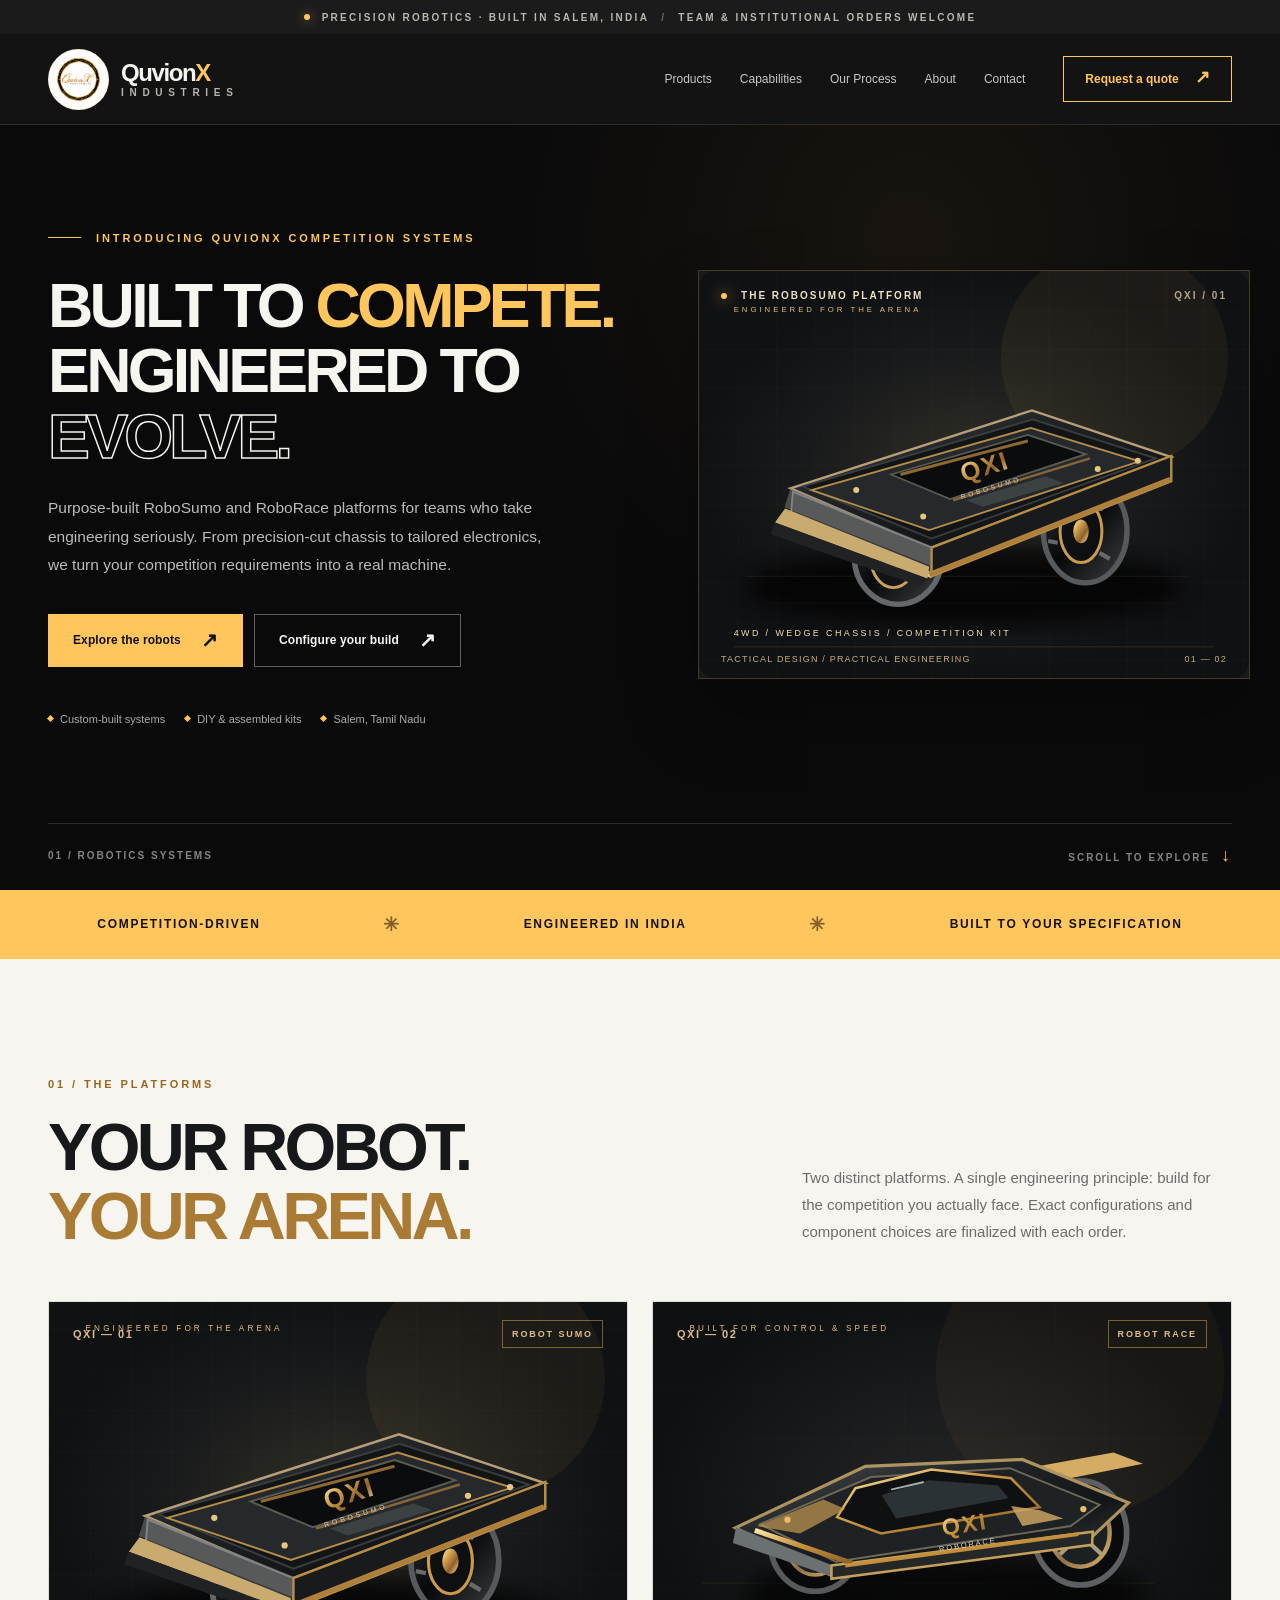
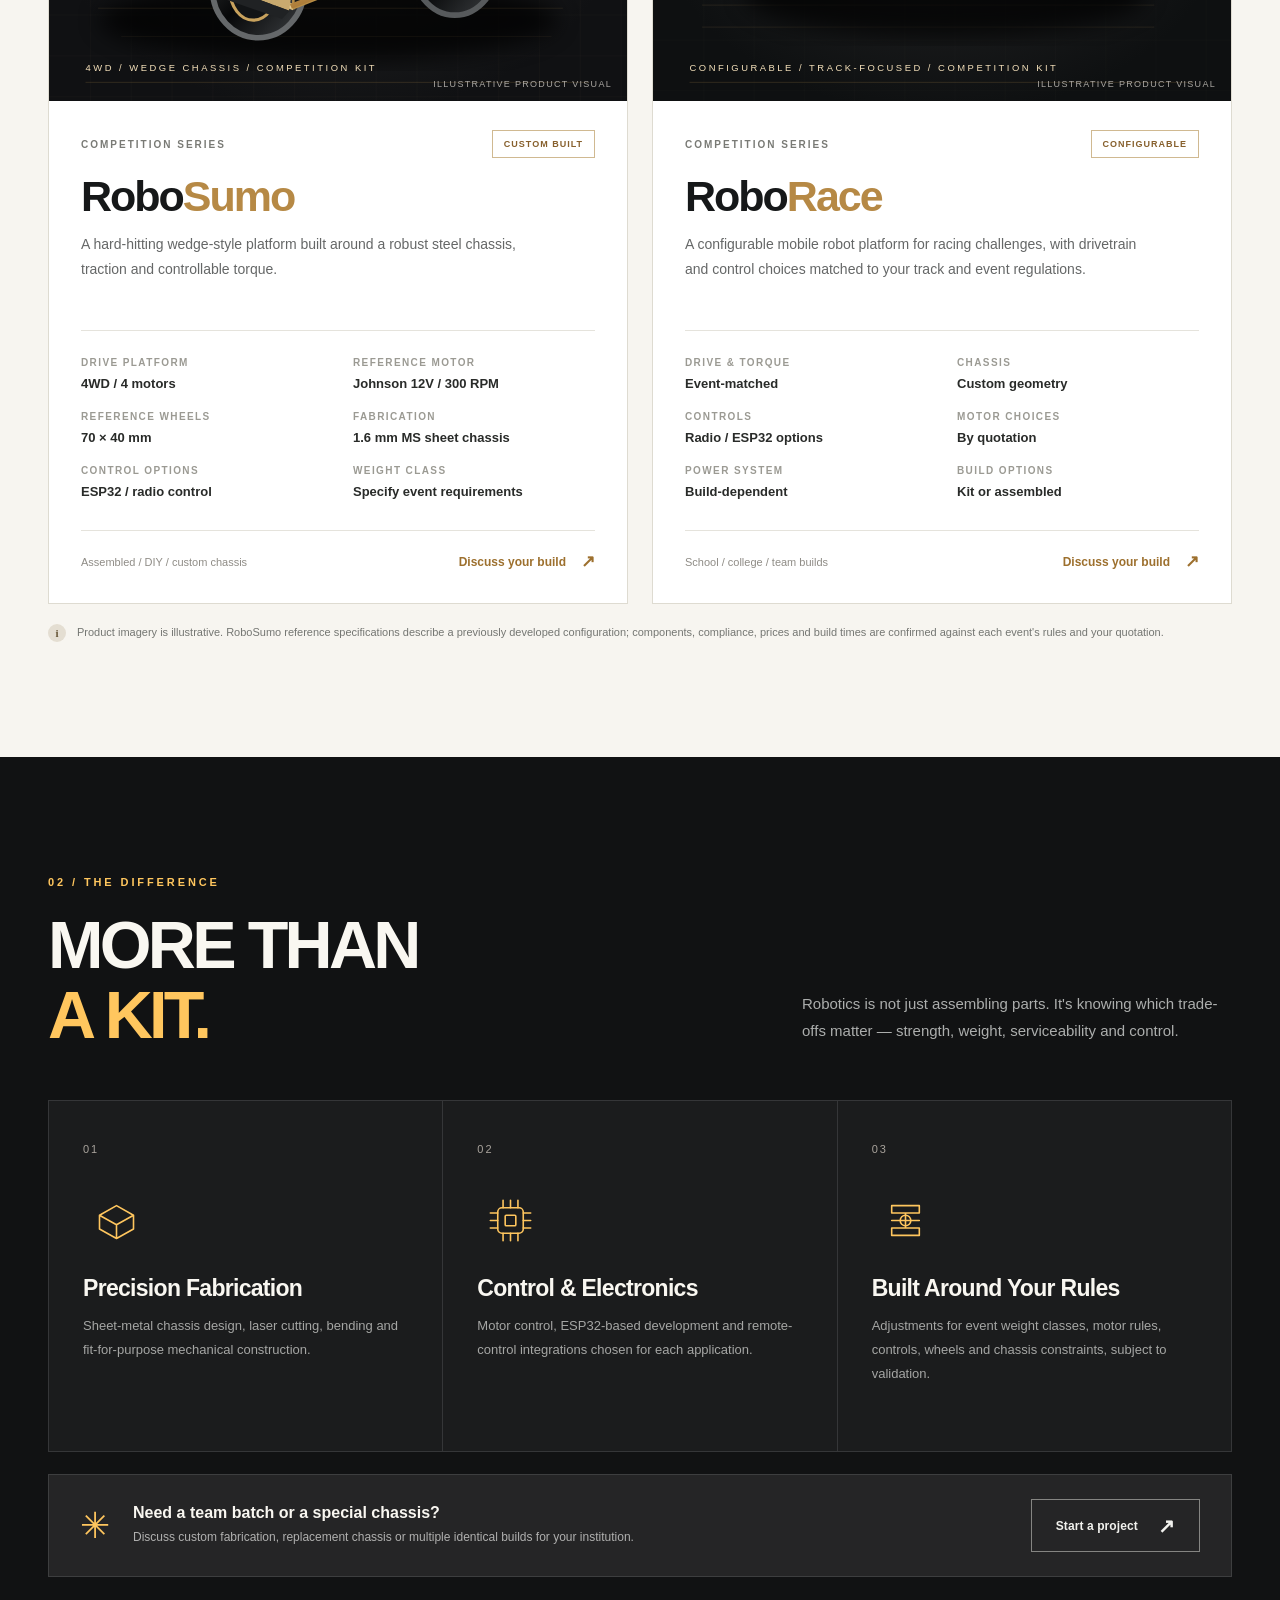
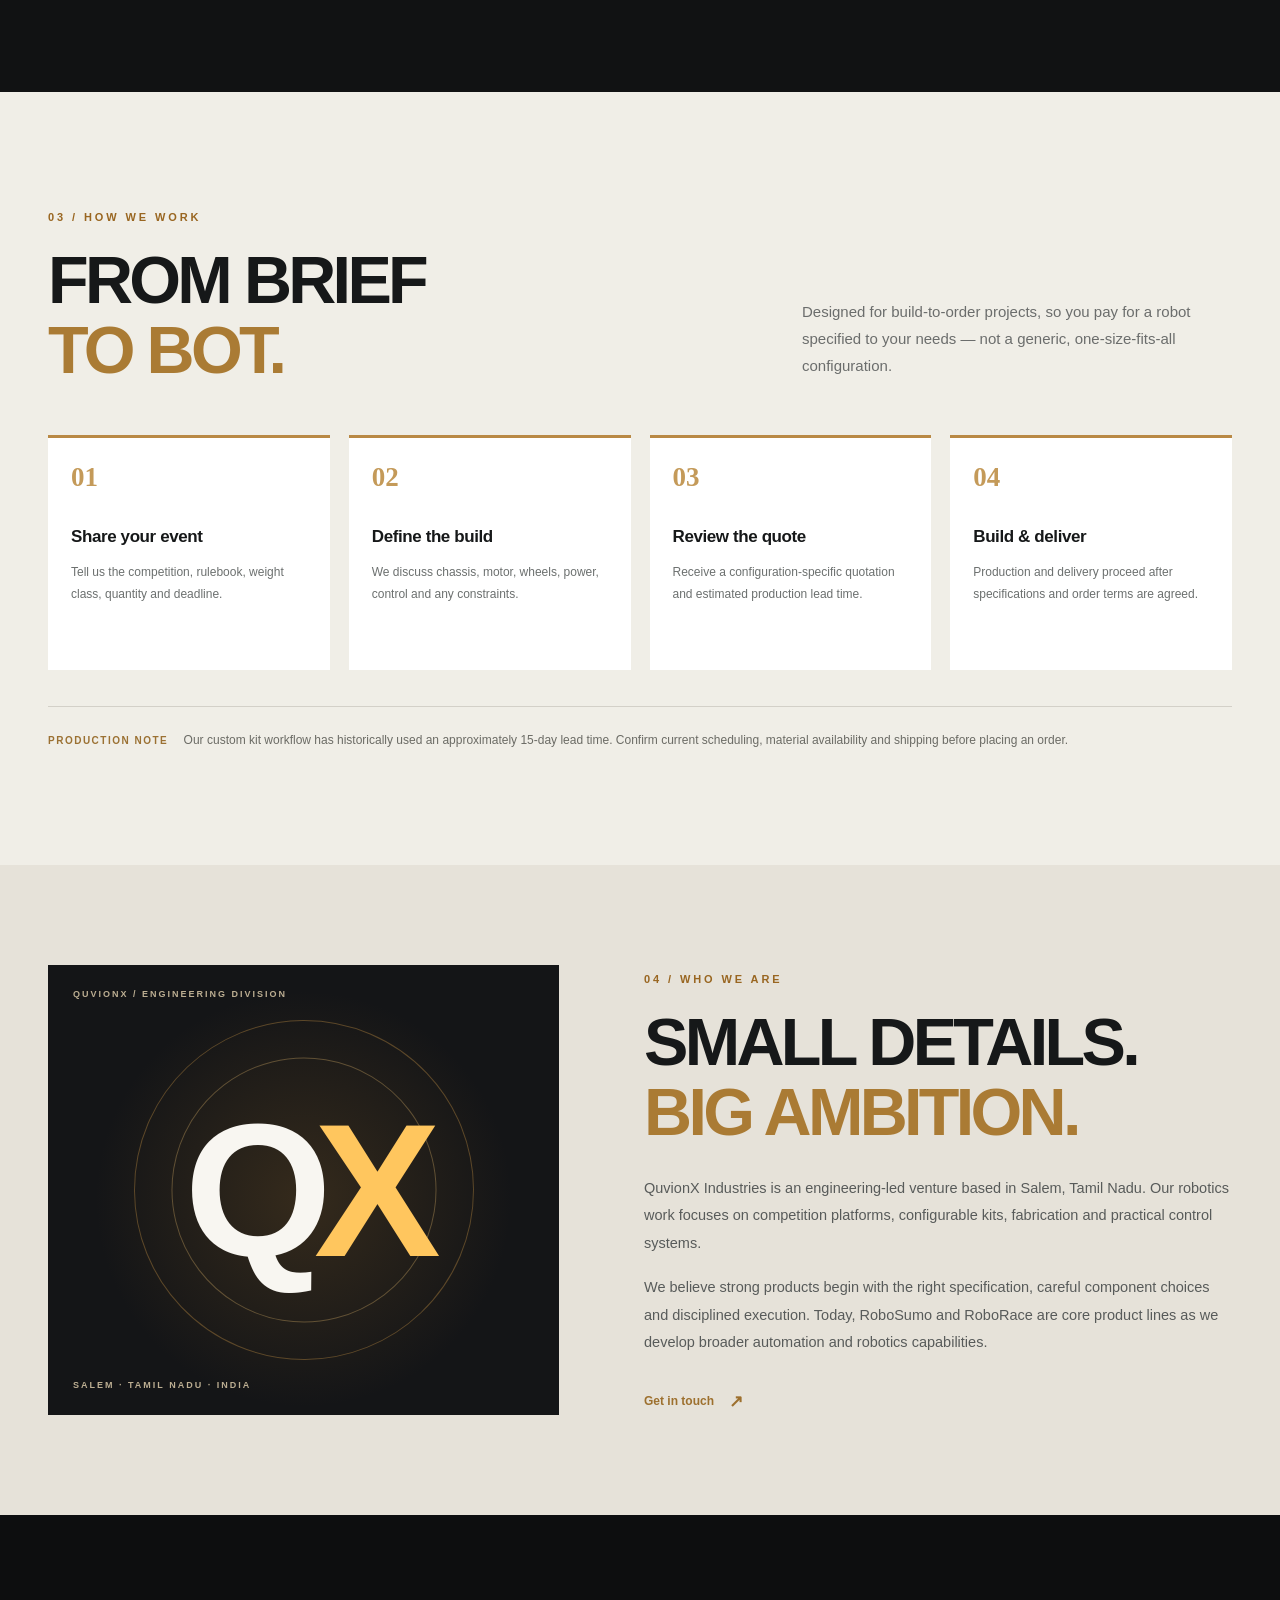
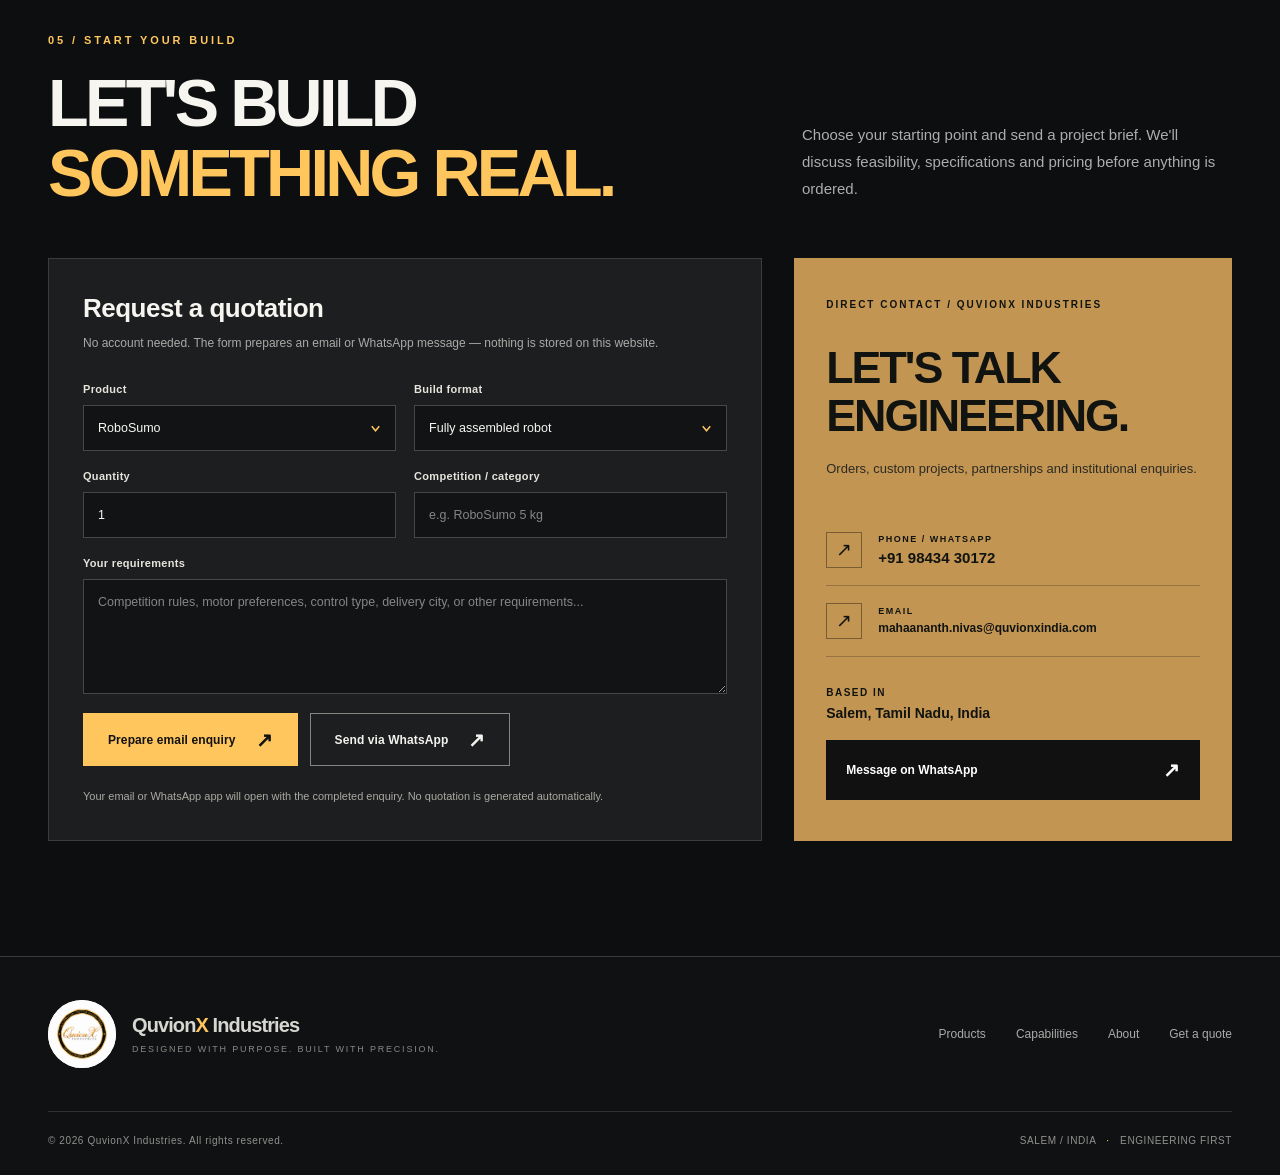
==== index.html @ b3492af4 "feat: publish reviewed QuvionX Industries static website" ====
<!doctype html>
<html lang="en-IN">
<head>
  <meta charset="utf-8">
  <meta name="viewport" content="width=device-width, initial-scale=1">
  <meta name="theme-color" content="#0a0a0b">
  <meta name="description" content="QuvionX Industries, Salem, India. Custom RoboSumo and RoboRace competition robots, DIY robotics kits, precision chassis fabrication and team builds. Request a quotation.">
  <meta name="robots" content="index, follow">
  <link rel="canonical" href="https://quvionxindia.com/">
  <meta property="og:type" content="website">
  <meta property="og:url" content="https://quvionxindia.com/">
  <meta property="og:title" content="QuvionX Industries | Competition Robotics, Engineered">
  <meta property="og:description" content="RoboSumo. RoboRace. Custom competition-ready robotics and precision fabrication from Salem, India.">
  <meta property="og:image" content="https://quvionxindia.com/assets/quvionx-official-logo.png">
  <meta property="og:image:alt" content="Official QuvionX Industries emblem">
  <meta name="twitter:card" content="summary">
  <title>QuvionX Industries | Competition Robotics, Engineered</title>
  <link rel="icon" type="image/png" href="assets/quvionx-official-logo.png">
  <link rel="preload" as="image" href="assets/robosumo.svg">
  <link rel="stylesheet" href="styles.css">
  <script src="script.js" defer></script>
  <script type="application/ld+json">{"@context":"https://schema.org","@type":"Organization","name":"QuvionX Industries","url":"https://quvionxindia.com/","logo":"https://quvionxindia.com/assets/quvionx-official-logo.png","description":"Custom competition robots, robotics kits and fabrication","address":{"@type":"PostalAddress","addressLocality":"Salem","addressRegion":"Tamil Nadu","addressCountry":"IN"},"telephone":"+91 98434 30172","email":"mahaananth.nivas@quvionxindia.com"}</script>
</head>
<body>
  <a class="skip-link" href="#main">Skip to content</a>
  <div class="topline"><span class="topline-marker"></span> PRECISION ROBOTICS · BUILT IN SALEM, INDIA <span class="topline-break">/</span> TEAM &amp; INSTITUTIONAL ORDERS WELCOME</div>
  <header class="site-header" id="top">
    <div class="container nav-shell">
      <a class="brand" href="#top" aria-label="QuvionX Industries — home">
        <span class="brand-logo"><img src="assets/quvionx-official-logo.png" alt="QuvionX Industries official circular gold and black logo" width="62" height="62"></span>
        <span class="brand-copy"><strong>Quvion<span class="brand-x">X</span></strong><small>INDUSTRIES</small></span>
      </a>
      <button class="menu-toggle" type="button" aria-label="Open navigation" aria-expanded="false" aria-controls="nav-links"><span></span><span></span><span></span></button>
      <nav class="nav-links" id="nav-links" aria-label="Main navigation">
        <a href="#products">Products</a><a href="#capabilities">Capabilities</a><a href="#process">Our Process</a><a href="#about">About</a><a href="#contact">Contact</a>
      </nav>
      <a class="nav-cta" href="#configure">Request a quote <span aria-hidden="true">↗</span></a>
    </div>
  </header>

  <main id="main">
    <section class="hero" aria-labelledby="hero-heading">
      <div class="hero-sheen" aria-hidden="true"></div>
      <div class="container hero-layout">
        <div class="hero-copy">
          <div class="eyebrow"><span class="eyebrow-line"></span> INTRODUCING QUVIONX COMPETITION SYSTEMS</div>
          <h1 id="hero-heading">BUILT TO <em>COMPETE.</em><br>ENGINEERED TO<br><span class="outline-word">EVOLVE.</span></h1>
          <p>Purpose-built RoboSumo and RoboRace platforms for teams who take engineering seriously. From precision-cut chassis to tailored electronics, we turn your competition requirements into a real machine.</p>
          <div class="hero-actions"><a class="btn btn-gold" href="#products">Explore the robots <span aria-hidden="true">↗</span></a><a class="btn btn-ghost" href="#configure">Configure your build <span aria-hidden="true">↗</span></a></div>
          <div class="hero-micro"><span><i class="micro-dot"></i> Custom-built systems</span><span><i class="micro-dot"></i> DIY &amp; assembled kits</span><span><i class="micro-dot"></i> Salem, Tamil Nadu</span></div>
        </div>
        <div class="hero-art">
          <div class="hero-art-tag"><span class="live-dot"></span> THE ROBOSUMO PLATFORM <span class="hero-art-tag-right">QXI / 01</span></div>
          <img src="assets/robosumo.svg" alt="Illustration of a QuvionX RoboSumo wedge robot with a dark metallic chassis, gold accents and competition wheels" width="920" height="680">
          <div class="hero-art-footer"><span>TACTICAL DESIGN / PRACTICAL ENGINEERING</span><span>01 — 02</span></div>
        </div>
      </div>
      <div class="hero-index container"><span>01 / ROBOTICS SYSTEMS</span><span>SCROLL TO EXPLORE <span aria-hidden="true">↓</span></span></div>
    </section>

    <section class="statement-band" aria-label="Company focus">
      <div class="container statement-grid"><span>COMPETITION-DRIVEN</span><span class="statement-separator">✳</span><span>ENGINEERED IN INDIA</span><span class="statement-separator">✳</span><span>BUILT TO YOUR SPECIFICATION</span></div>
    </section>

    <section class="section products-section" id="products" aria-labelledby="products-heading">
      <div class="container">
        <div class="section-intro"><div><span class="section-kicker">01 / THE PLATFORMS</span><h2 id="products-heading">YOUR ROBOT.<br><span>YOUR ARENA.</span></h2></div><p>Two distinct platforms. A single engineering principle: build for the competition you actually face. Exact configurations and component choices are finalized with each order.</p></div>
        <div class="products-grid">
          <article class="product-card" id="robosumo">
            <div class="product-media"><div class="product-media-heading"><span>QXI — 01</span><span class="mini-chip">ROBOT SUMO</span></div><img loading="lazy" src="assets/robosumo.svg" alt="Concept illustration of a QuvionX 4-wheel-drive RoboSumo wedge bot" width="920" height="680"><div class="visual-note">ILLUSTRATIVE PRODUCT VISUAL</div></div>
            <div class="product-body"><div class="card-topline"><span>COMPETITION SERIES</span><span class="chip-outline">CUSTOM BUILT</span></div><h3>Robo<span>Sumo</span></h3><p>A hard-hitting wedge-style platform built around a robust steel chassis, traction and controllable torque.</p>
              <div class="spec-grid"><div><small>DRIVE PLATFORM</small><b>4WD / 4 motors</b></div><div><small>REFERENCE MOTOR</small><b>Johnson 12V / 300 RPM</b></div><div><small>REFERENCE WHEELS</small><b>70 × 40 mm</b></div><div><small>FABRICATION</small><b>1.6 mm MS sheet chassis</b></div><div><small>CONTROL OPTIONS</small><b>ESP32 / radio control</b></div><div><small>WEIGHT CLASS</small><b>Specify event requirements</b></div></div>
              <div class="product-foot"><span>Assembled / DIY / custom chassis</span><a href="#configure" data-product="RoboSumo" class="text-link choose-product">Discuss your build <span aria-hidden="true">↗</span></a></div>
            </div>
          </article>
          <article class="product-card" id="roborace">
            <div class="product-media"><div class="product-media-heading"><span>QXI — 02</span><span class="mini-chip">ROBOT RACE</span></div><img loading="lazy" src="assets/roborace.svg" alt="Concept illustration of a low-profile QuvionX RoboRace racing robot" width="920" height="680"><div class="visual-note">ILLUSTRATIVE PRODUCT VISUAL</div></div>
            <div class="product-body"><div class="card-topline"><span>COMPETITION SERIES</span><span class="chip-outline">CONFIGURABLE</span></div><h3>Robo<span>Race</span></h3><p>A configurable mobile robot platform for racing challenges, with drivetrain and control choices matched to your track and event regulations.</p>
              <div class="spec-grid"><div><small>DRIVE &amp; TORQUE</small><b>Event-matched</b></div><div><small>CHASSIS</small><b>Custom geometry</b></div><div><small>CONTROLS</small><b>Radio / ESP32 options</b></div><div><small>MOTOR CHOICES</small><b>By quotation</b></div><div><small>POWER SYSTEM</small><b>Build-dependent</b></div><div><small>BUILD OPTIONS</small><b>Kit or assembled</b></div></div>
              <div class="product-foot"><span>School / college / team builds</span><a href="#configure" data-product="RoboRace" class="text-link choose-product">Discuss your build <span aria-hidden="true">↗</span></a></div>
            </div>
          </article>
        </div>
        <div class="product-disclaimer"><span class="info-icon">i</span> Product imagery is illustrative. RoboSumo reference specifications describe a previously developed configuration; components, compliance, prices and build times are confirmed against each event's rules and your quotation.</div>
      </div>
    </section>

    <section class="section capabilities-section" id="capabilities" aria-labelledby="capabilities-heading">
      <div class="container">
        <div class="section-intro on-dark"><div><span class="section-kicker">02 / THE DIFFERENCE</span><h2 id="capabilities-heading">MORE THAN<br><span>A KIT.</span></h2></div><p>Robotics is not just assembling parts. It's knowing which trade-offs matter — strength, weight, serviceability and control.</p></div>
        <div class="capabilities-grid">
          <article class="capability-card"><span class="cap-index">01</span><div class="cap-icon" aria-hidden="true"><svg viewBox="0 0 48 48"><path d="M8 19L24 10l16 9-16 9L8 19ZM8 19v13l16 9 16-9V19M24 28v13"/></svg></div><h3>Precision Fabrication</h3><p>Sheet-metal chassis design, laser cutting, bending and fit-for-purpose mechanical construction.</p></article>
          <article class="capability-card"><span class="cap-index">02</span><div class="cap-icon" aria-hidden="true"><svg viewBox="0 0 48 48"><rect x="12" y="12" width="24" height="24" rx="4"/><rect x="19" y="19" width="10" height="10" rx="1"/><path d="M17 5v7M24 5v7M31 5v7M17 36v7M24 36v7M31 36v7M5 17h7M5 24h7M5 31h7M36 17h7M36 24h7M36 31h7"/></svg></div><h3>Control &amp; Electronics</h3><p>Motor control, ESP32-based development and remote-control integrations chosen for each application.</p></article>
          <article class="capability-card"><span class="cap-index">03</span><div class="cap-icon" aria-hidden="true"><svg viewBox="0 0 48 48"><path d="M11 10h26v7H11zM11 31h26v7H11zM24 17v14M11 24h26"/><circle cx="24" cy="24" r="5"/></svg></div><h3>Built Around Your Rules</h3><p>Adjustments for event weight classes, motor rules, controls, wheels and chassis constraints, subject to validation.</p></article>
        </div>
        <div class="custom-line"><span class="star">✳</span><div><strong>Need a team batch or a special chassis?</strong><p>Discuss custom fabrication, replacement chassis or multiple identical builds for your institution.</p></div><a href="#configure" class="btn btn-outline-light">Start a project <span aria-hidden="true">↗</span></a></div>
      </div>
    </section>

    <section class="section process-section" id="process" aria-labelledby="process-heading">
      <div class="container"><div class="section-intro"><div><span class="section-kicker">03 / HOW WE WORK</span><h2 id="process-heading">FROM BRIEF<br><span>TO BOT.</span></h2></div><p>Designed for build-to-order projects, so you pay for a robot specified to your needs — not a generic, one-size-fits-all configuration.</p></div>
        <div class="process-grid"><article><span class="process-count">01</span><h3>Share your event</h3><p>Tell us the competition, rulebook, weight class, quantity and deadline.</p></article><article><span class="process-count">02</span><h3>Define the build</h3><p>We discuss chassis, motor, wheels, power, control and any constraints.</p></article><article><span class="process-count">03</span><h3>Review the quote</h3><p>Receive a configuration-specific quotation and estimated production lead time.</p></article><article><span class="process-count">04</span><h3>Build &amp; deliver</h3><p>Production and delivery proceed after specifications and order terms are agreed.</p></article></div>
        <p class="leadtime-note"><span>PRODUCTION NOTE</span> Our custom kit workflow has historically used an approximately 15-day lead time. Confirm current scheduling, material availability and shipping before placing an order.</p>
      </div>
    </section>

    <section class="about-section" id="about" aria-labelledby="about-heading"><div class="container about-grid"><div class="about-graphic"><div class="orbit orbit-one"></div><div class="orbit orbit-two"></div><span class="about-graphic-label">QUVIONX / ENGINEERING DIVISION</span><strong>Q<span>X</span></strong><small>SALEM · TAMIL NADU · INDIA</small></div><div class="about-copy"><span class="section-kicker">04 / WHO WE ARE</span><h2 id="about-heading">SMALL DETAILS.<br><span>BIG AMBITION.</span></h2><p>QuvionX Industries is an engineering-led venture based in Salem, Tamil Nadu. Our robotics work focuses on competition platforms, configurable kits, fabrication and practical control systems.</p><p>We believe strong products begin with the right specification, careful component choices and disciplined execution. Today, RoboSumo and RoboRace are core product lines as we develop broader automation and robotics capabilities.</p><a href="#contact" class="text-link">Get in touch <span aria-hidden="true">↗</span></a></div></div></section>

    <section class="section enquiry-section" id="configure" aria-labelledby="configure-heading">
      <div class="container"><div class="section-intro on-dark"><div><span class="section-kicker">05 / START YOUR BUILD</span><h2 id="configure-heading">LET'S BUILD<br><span>SOMETHING REAL.</span></h2></div><p>Choose your starting point and send a project brief. We'll discuss feasibility, specifications and pricing before anything is ordered.</p></div>
        <div class="enquiry-grid">
          <form class="quote-form" id="quote-form"><h3>Request a quotation</h3><p class="form-sub">No account needed. The form prepares an email or WhatsApp message — nothing is stored on this website.</p>
            <div class="form-row"><label>Product <select id="product" name="product" required><option value="RoboSumo">RoboSumo</option><option value="RoboRace">RoboRace</option><option value="Custom robotics / fabrication">Custom robotics / fabrication</option><option value="Institutional / team order">Institutional / team order</option></select></label><label>Build format <select id="format" name="format" required><option value="Fully assembled robot">Fully assembled robot</option><option value="DIY robotics kit">DIY robotics kit</option><option value="Chassis / fabrication only">Chassis / fabrication only</option><option value="Discuss my options">Discuss my options</option></select></label></div>
            <div class="form-row"><label>Quantity <input id="quantity" name="quantity" type="number" min="1" max="1000" value="1" required></label><label>Competition / category <input id="event" name="event" type="text" maxlength="100" placeholder="e.g. RoboSumo 5 kg"></label></div>
            <label>Your requirements <textarea id="requirements" name="requirements" maxlength="900" rows="4" placeholder="Competition rules, motor preferences, control type, delivery city, or other requirements..."></textarea></label>
            <div class="form-actions"><button type="submit" class="btn btn-gold">Prepare email enquiry <span aria-hidden="true">↗</span></button><button type="button" id="whatsapp-quote" class="btn btn-outline-light">Send via WhatsApp <span aria-hidden="true">↗</span></button></div>
            <p class="form-note" id="form-status" role="status" aria-live="polite">Your email or WhatsApp app will open with the completed enquiry. No quotation is generated automatically.</p>
          </form>
          <aside class="contact-aside" id="contact"><span class="contact-index">DIRECT CONTACT / QUVIONX INDUSTRIES</span><h3>LET'S TALK<br>ENGINEERING.</h3><p>Orders, custom projects, partnerships and institutional enquiries.</p>
            <a class="contact-item" href="tel:+919843430172"><span class="contact-icon">↗</span><span><small>PHONE / WHATSAPP</small><strong>+91 98434 30172</strong></span></a>
            <a class="contact-item" href="mailto:mahaananth.nivas@quvionxindia.com"><span class="contact-icon">↗</span><span><small>EMAIL</small><strong class="email-text">mahaananth.nivas@quvionxindia.com</strong></span></a>
            <div class="location-detail"><span>BASED IN</span><strong>Salem, Tamil Nadu, India</strong></div>
            <a class="whatsapp-link" href="https://wa.me/919843430172?text=Hello%20QuvionX%20Industries%2C%20I%20would%20like%20to%20enquire%20about%20your%20robotics%20products." target="_blank" rel="noopener noreferrer">Message on WhatsApp <span aria-hidden="true">↗</span></a>
          </aside>
        </div>
      </div>
    </section>
  </main>
  <footer class="site-footer"><div class="container footer-main"><div class="footer-brand"><img src="assets/quvionx-official-logo.png" alt="QuvionX Industries official emblem" width="70" height="70"><div><strong>Quvion<span>X</span> Industries</strong><small>DESIGNED WITH PURPOSE. BUILT WITH PRECISION.</small></div></div><div class="footer-links"><a href="#products">Products</a><a href="#capabilities">Capabilities</a><a href="#about">About</a><a href="#configure">Get a quote</a></div></div><div class="container footer-bottom"><span>© <span id="year">2026</span> QuvionX Industries. All rights reserved.</span><span>SALEM / INDIA <span class="footer-divider">·</span> ENGINEERING FIRST</span></div></footer>
</body>
</html>
---- styles.css ----
:root{--black:#0a0a0b;--black2:#101112;--charcoal:#19191b;--darkcard:#202123;--gold:#ffc65e;--golddeep:#b98535;--ivory:#f7f5f0;--ivory2:#eeece5;--ink:#161819;--muted:#858789;--border:rgba(255,255,255,.13);--max:1240px;--ease:cubic-bezier(.2,.8,.2,1)}
*{box-sizing:border-box}html{scroll-behavior:smooth;scroll-padding-top:100px}body{margin:0;background:var(--ivory);color:var(--ink);font-family:Inter,"Segoe UI",Arial,Helvetica,sans-serif;-webkit-font-smoothing:antialiased}a{color:inherit;text-decoration:none}button,input,select,textarea{font:inherit}button{cursor:pointer}img,svg{max-width:100%}::selection{background:var(--gold);color:var(--black)}:focus-visible{outline:3px solid var(--gold);outline-offset:4px}.container{width:min(calc(100% - 96px),var(--max));margin-inline:auto}.skip-link{position:absolute;left:12px;top:-60px;background:var(--gold);color:#000;padding:12px 20px;z-index:1000}.skip-link:focus{top:12px}
.topline{min-height:34px;background:#1b1b1c;color:#b9b6ad;display:flex;align-items:center;justify-content:center;gap:12px;padding:8px 22px;font-size:10px;letter-spacing:2.3px;font-weight:700;text-align:center}.topline-marker{width:6px;height:6px;border-radius:50%;background:var(--gold);flex:none;box-shadow:0 0 12px rgba(255,198,94,.7)}.topline-break{opacity:.5}
.site-header{position:sticky;top:0;z-index:40;background:rgba(10,10,11,.96);border-bottom:1px solid rgba(255,255,255,.1);backdrop-filter:blur(14px)}.nav-shell{height:90px;display:flex;align-items:center;gap:26px}.brand{display:flex;align-items:center;gap:12px;flex-shrink:0}.brand-logo{background:#fff;border-radius:50%;width:61px;height:61px;overflow:hidden;border:1px solid rgba(255,198,94,.25);display:grid;place-items:center}.brand-logo img{width:100%;height:100%;object-fit:contain}.brand-copy{display:flex;flex-direction:column;gap:2px}.brand-copy strong{color:var(--ivory);font-size:24px;letter-spacing:-1.4px;font-weight:760;line-height:1}.brand-x{color:var(--gold)}.brand-copy small{font-size:10px;letter-spacing:5.7px;color:#b8b5ae;font-weight:700}.nav-links{display:flex;align-items:center;gap:28px;margin-left:auto}.nav-links a{font-size:12px;color:#c8c8c4;transition:color .2s;white-space:nowrap}.nav-links a:hover{color:var(--gold)}.nav-cta{margin-left:12px;padding:15px 21px;border:1px solid var(--gold);color:var(--gold);font-size:12px;font-weight:700;white-space:nowrap;transition:background .2s,color .2s}.nav-cta span{margin-left:13px;font-size:18px;line-height:0}.nav-cta:hover{background:var(--gold);color:#000}.menu-toggle{display:none;border:1px solid #404040;background:transparent;width:43px;height:42px;padding:11px 9px;flex-direction:column;align-items:center;justify-content:space-between}.menu-toggle span{display:block;background:#fff;width:23px;height:2px}
.hero{background:var(--black);color:var(--ivory);position:relative;overflow:hidden;padding-top:99px}.hero-sheen{position:absolute;top:-340px;left:36%;width:900px;height:900px;background:radial-gradient(circle,rgba(178,127,53,.085),transparent 67%);pointer-events:none}.hero-layout{display:grid;grid-template-columns:1.06fr .94fr;align-items:center;gap:48px;padding-bottom:98px;position:relative}.hero-copy{position:relative;z-index:2}.eyebrow,.section-kicker{display:inline-flex;align-items:center;gap:15px;font-size:11px;letter-spacing:2.9px;font-weight:750;color:var(--gold)}.eyebrow-line{height:1px;width:33px;background:var(--gold)}.hero h1{font-size:clamp(49px,4.9vw,72px);font-weight:870;line-height:1.05;letter-spacing:-3.7px;margin:29px 0 24px;white-space:normal}.hero h1 em{color:var(--gold);font-style:normal}.outline-word{-webkit-text-stroke:1.5px var(--ivory);color:transparent}.hero-copy>p{color:#bcbcb9;font-size:15.5px;line-height:1.84;max-width:515px;margin:0}.hero-actions{display:flex;gap:11px;flex-wrap:wrap;margin-top:34px}.btn{display:inline-flex;align-items:center;justify-content:center;min-height:53px;padding:15px 24px;border:1px solid transparent;gap:20px;font-weight:760;font-size:12px;letter-spacing:.1px;transition:background .22s,color .22s,border-color .22s,transform .22s;white-space:nowrap}.btn:hover{transform:translateY(-2px)}.btn>span{font-size:20px;line-height:0}.btn-gold{background:var(--gold);color:#111}.btn-gold:hover{background:#ffdb94}.btn-ghost{border-color:rgba(255,255,255,.35);color:var(--ivory);background:transparent}.btn-ghost:hover,.btn-outline-light:hover{background:#fff;color:#111}.hero-micro{display:flex;flex-wrap:wrap;gap:20px;margin-top:46px}.hero-micro span{display:flex;align-items:center;gap:7px;color:#acada9;font-size:11px}.micro-dot{height:5px;width:5px;transform:rotate(45deg);background:var(--gold)}.hero-art{position:relative;margin-right:-18px;border:1px solid rgba(255,198,94,.18);background:#19191b;box-shadow:0 35px 70px rgba(0,0,0,.24)}.hero-art img{display:block;width:100%;height:auto}.hero-art-tag{display:flex;justify-content:space-between;gap:14px;position:absolute;top:19px;left:22px;right:22px;align-items:center;font-size:10px;letter-spacing:2px;font-weight:750;color:#eee1c9;z-index:2}.hero-art-tag-right{margin-left:auto;color:#b3a687}.live-dot{height:6px;width:6px;border-radius:50%;background:var(--gold);box-shadow:0 0 15px var(--gold)}.hero-art-footer{display:flex;justify-content:space-between;color:#c6ad7f;position:absolute;bottom:14px;left:22px;right:22px;font-size:9px;letter-spacing:1.2px}.hero-index{display:flex;justify-content:space-between;align-items:center;padding:21px 0 24px;border-top:1px solid rgba(255,255,255,.13);color:#858680;font-size:10px;font-weight:800;letter-spacing:2px}.hero-index span:last-child span{color:var(--gold);font-size:18px;margin-left:6px}
.statement-band{background:var(--gold);padding:23px 0}.statement-grid{display:flex;align-items:center;justify-content:space-around;gap:24px;font-size:12px;letter-spacing:1.7px;font-weight:850;color:#121212;text-align:center}.statement-separator{font-size:19px;color:#80602b}
.section{padding:115px 0}.section-intro{display:flex;justify-content:space-between;gap:54px;align-items:end;margin-bottom:49px}.section-intro h2,.about-copy h2{font-weight:850;line-height:1.05;letter-spacing:-3.7px;font-size:clamp(46px,5.2vw,74px);margin:21px 0 0}.section-intro h2 span,.about-copy h2 span{color:#aa7b34}.section-intro>p{max-width:430px;margin:0 0 7px;color:#6b6d6c;line-height:1.8;font-size:15px}.products-section{background:var(--ivory)}.products-section .section-kicker,.process-section .section-kicker,.about-copy .section-kicker{color:#996621}.products-grid{display:grid;grid-template-columns:repeat(2,minmax(0,1fr));gap:24px}.product-card{background:#fff;border:1px solid #dedbd1;transition:box-shadow .2s,transform .2s}.product-card:hover{box-shadow:0 20px 45px rgba(20,20,20,.08);transform:translateY(-3px)}.product-media{background:#121314;position:relative;overflow:hidden}.product-media img{display:block;width:100%;height:auto;aspect-ratio:920/635;object-fit:cover}.product-media-heading{position:absolute;top:18px;left:24px;right:24px;display:flex;justify-content:space-between;align-items:center;z-index:2;color:#d9bd8f;font-size:11px;letter-spacing:1.5px;font-weight:800}.mini-chip{padding:8px 9px;border:1px solid rgba(255,198,94,.42);font-size:9px;letter-spacing:1.9px}.visual-note{position:absolute;bottom:12px;right:15px;color:#c4c0ba;font-size:9px;letter-spacing:1.3px;opacity:.85}.product-body{padding:29px 32px 31px}.card-topline{display:flex;align-items:center;justify-content:space-between;gap:15px;color:#797a75;font-size:10px;font-weight:800;letter-spacing:2px}.chip-outline{color:#87602d;border:1px solid #d0b991;padding:8px 11px;letter-spacing:1px;font-size:9px}.product-body h3{margin:17px 0 14px;font-size:43px;line-height:1;letter-spacing:-2px}.product-body h3 span{color:#b68945}.product-body>p{margin:0;max-width:470px;font-size:14px;line-height:1.8;color:#656767;min-height:75px}.spec-grid{display:grid;grid-template-columns:1fr 1fr;column-gap:30px;row-gap:20px;border-top:1px solid #e5e3dc;padding:26px 0 31px;margin-top:23px}.spec-grid div{display:flex;flex-direction:column;gap:8px}.spec-grid small{font-size:10px;letter-spacing:1.4px;color:#9b9a93;font-weight:800}.spec-grid b{font-size:13px;color:#292b29;font-weight:760}.product-foot{border-top:1px solid #e5e3dc;padding-top:20px;display:flex;gap:12px;justify-content:space-between;align-items:center}.product-foot>span{font-size:11px;color:#8f8c86}.text-link{color:#9d702e;font-weight:800;font-size:12px;white-space:nowrap;display:inline-flex;gap:15px;align-items:center}.text-link:hover{text-decoration:underline;text-underline-offset:5px}.text-link span{font-size:17px}.product-disclaimer{color:#747672;font-size:11px;line-height:1.6;margin-top:20px;display:flex;gap:11px;align-items:flex-start}.info-icon{display:inline-grid;place-items:center;background:#e4ded2;color:#665537;min-width:18px;height:18px;border-radius:50%;font:700 11px Georgia,serif}
.capabilities-section{background:#111213;color:#f9f7f1}.section-intro.on-dark>p{color:#acaead}.on-dark h2 span{color:var(--gold)}.capabilities-grid{display:grid;grid-template-columns:repeat(3,minmax(0,1fr));gap:1px;border:1px solid #353638;background:#353638}.capability-card{padding:38px 34px 41px;background:#1b1c1d;min-height:350px;position:relative}.cap-index{color:#a9a39c;font-size:11px;letter-spacing:2px}.cap-icon{width:67px;height:67px;display:grid;place-items:center;margin-top:30px}.cap-icon svg{width:51px;height:51px;fill:none;stroke:var(--gold);stroke-width:1.5;stroke-linejoin:round;stroke-linecap:round}.capability-card h3{font-size:23px;letter-spacing:-.7px;margin:21px 0 12px}.capability-card p{font-size:13px;line-height:1.85;color:#a5a6a4;margin:0}.custom-line{display:flex;align-items:center;gap:23px;background:#252526;margin-top:22px;padding:24px 31px;border:1px solid #3d3e3f}.custom-line .star{font-size:36px;color:var(--gold);line-height:1}.custom-line div{flex:1}.custom-line strong{font-size:16px}.custom-line p{color:#b0b0af;font-size:12px;line-height:1.65;margin:6px 0 0}.btn-outline-light{border-color:#858582;color:#f2f2ee;background:transparent}
.process-section{background:#f0eee7}.process-grid{display:grid;grid-template-columns:repeat(4,minmax(0,1fr));gap:19px}.process-grid article{padding:26px 23px 30px;background:#fff;min-height:235px;border-top:3px solid #b98945}.process-count{font-size:27px;line-height:1;font-weight:700;color:#c49a59;font-family:Georgia,serif}.process-grid h3{font-size:17px;margin:36px 0 14px;letter-spacing:-.4px}.process-grid p{margin:0;font-size:12px;color:#6c706f;line-height:1.85}.leadtime-note{color:#6b6b65;font-size:12px;line-height:1.7;border-top:1px solid #d3d0c8;margin:36px 0 0;padding-top:23px}.leadtime-note span{color:#9b7133;font-weight:800;letter-spacing:1.5px;font-size:10px;margin-right:12px}
.about-section{background:#e6e2d9;padding:100px 0}.about-grid{display:grid;grid-template-columns:.93fr 1.07fr;gap:85px;align-items:center}.about-graphic{position:relative;background:#141517;height:450px;overflow:hidden;display:flex;align-items:center;justify-content:center;color:#fff;isolation:isolate}.about-graphic::before{position:absolute;content:"";inset:0;background:radial-gradient(circle at 50% 52%,#77552555 0%,transparent 60%);z-index:-1}.about-graphic .orbit{position:absolute;top:50%;left:50%;transform:translate(-50%,-50%) rotate(-22deg);width:340px;height:340px;border-radius:50%;border:1px solid #a47a3b7a}.about-graphic .orbit-two{width:265px;height:265px;border-color:#f6c8754d;transform:translate(-50%,-50%) rotate(31deg)}.about-graphic>strong{font-size:190px;font-weight:800;letter-spacing:-18px;color:#f8f6f1;z-index:1}.about-graphic>strong span{color:var(--gold)}.about-graphic-label,.about-graphic>small{position:absolute;color:#bcae92;font-size:9px;letter-spacing:2px;font-weight:800}.about-graphic-label{top:24px;left:25px}.about-graphic>small{bottom:25px;left:25px}.about-copy h2{margin-bottom:27px}.about-copy p{color:#585b5a;font-size:14.5px;line-height:1.9;margin:0 0 17px}.about-copy .text-link{margin-top:17px}
.enquiry-section{background:#0d0e0f;color:var(--ivory)}.enquiry-grid{display:grid;grid-template-columns:1.24fr .76fr;gap:32px}.quote-form{padding:34px;background:#1d1e1f;border:1px solid #3b3c3c}.quote-form h3{font-size:26px;letter-spacing:-.5px;margin:0 0 9px}.form-sub{font-size:12px;color:#a9aba8;line-height:1.7;margin:0 0 30px}.quote-form label{display:flex;flex-direction:column;color:#e6e4dd;font-size:11px;letter-spacing:.3px;font-weight:700;gap:10px;margin-bottom:19px}.form-row{display:grid;grid-template-columns:1fr 1fr;gap:18px}.quote-form input,.quote-form select,.quote-form textarea{width:100%;min-width:0;background:#121314;border:1px solid #464747;border-radius:0;color:#f7f7f4;padding:15px 14px;outline:none;font-weight:450;font-size:12.5px;letter-spacing:0;transition:border-color .2s}.quote-form input:focus,.quote-form select:focus,.quote-form textarea:focus{border-color:var(--gold);box-shadow:0 0 0 1px var(--gold)}.quote-form input::placeholder,.quote-form textarea::placeholder{color:#848787}.quote-form textarea{resize:vertical;min-height:115px}.quote-form select{appearance:none;background-image:url("data:image/svg+xml,%3Csvg xmlns='http://www.w3.org/2000/svg' viewBox='0 0 20 20'%3E%3Cpath d='m5 7 5 6 5-6' fill='none' stroke='%23ffc65e' stroke-width='2'/%3E%3C/svg%3E");background-size:15px;background-repeat:no-repeat;background-position:right 12px center;padding-right:34px}.form-actions{display:flex;flex-wrap:wrap;gap:12px;margin-top:7px}.form-actions button{min-height:53px}.form-note{color:#aaa9a2;font-size:11px;line-height:1.65;margin:21px 0 0}.contact-aside{background:#c29652;color:#111311;padding:41px 32px;display:flex;flex-direction:column}.contact-index{font-size:10px;letter-spacing:2px;font-weight:800}.contact-aside h3{font-size:clamp(35px,3.5vw,51px);line-height:1.06;letter-spacing:-2px;margin:34px 0 19px}.contact-aside>p{font-size:13px;line-height:1.75;color:#2c2924;margin:0 0 34px}.contact-item{display:flex;align-items:center;gap:16px;padding:17px 0;border-bottom:1px solid rgba(0,0,0,.22)}.contact-icon{width:36px;height:36px;display:grid;place-items:center;border:1px solid rgba(0,0,0,.38);font-size:19px;flex:none}.contact-item span:last-child{min-width:0}.contact-item small{display:block;font-size:9px;letter-spacing:1.5px;font-weight:800;margin-bottom:5px}.contact-item strong{font-size:15px;display:block;overflow-wrap:anywhere}.contact-item:hover strong{text-decoration:underline;text-underline-offset:3px}.contact-item .email-text{font-size:12px}.location-detail{display:flex;flex-direction:column;gap:7px;margin-top:30px}.location-detail span{font-size:10px;letter-spacing:1.5px;font-weight:700}.location-detail strong{font-size:14px}.whatsapp-link{display:flex;justify-content:space-between;align-items:center;gap:12px;background:#111;color:#fff;padding:18px 20px;margin-top:auto;font-size:12px;font-weight:800}.whatsapp-link span{font-size:20px}.whatsapp-link:hover{background:#242526}
.site-footer{background:#101112;color:#d7d7d2;border-top:1px solid #383939}.footer-main{padding:43px 0;display:flex;align-items:center;justify-content:space-between;gap:40px}.footer-brand{display:flex;align-items:center;gap:16px}.footer-brand>img{border-radius:50%;background:#fff;width:68px;height:68px;object-fit:contain}.footer-brand div{display:flex;flex-direction:column;gap:7px}.footer-brand strong{font-size:20px;letter-spacing:-.9px}.footer-brand strong span{color:var(--gold)}.footer-brand small{font-size:9px;letter-spacing:1.8px;color:#888985}.footer-links{display:flex;flex-wrap:wrap;gap:30px}.footer-links a{font-size:12px;color:#aaa}.footer-links a:hover{color:var(--gold)}.footer-bottom{border-top:1px solid #303131;padding:23px 0 29px;display:flex;justify-content:space-between;gap:20px;color:#91918f;font-size:10px;letter-spacing:.6px}.footer-divider{color:var(--gold);margin-inline:7px}
@media(max-width:1180px){.container{width:min(calc(100% - 64px),var(--max))}.nav-links{gap:17px}.nav-shell{gap:12px}.hero h1{font-size:clamp(47px,5.4vw,66px);letter-spacing:-3px}.hero-layout{gap:23px}.product-body{padding:26px}.product-foot{align-items:flex-start;flex-direction:column;gap:12px}.about-grid{gap:50px}}
@media(max-width:990px){.nav-shell{height:74px}.brand-logo{height:53px;width:53px}.brand-copy strong{font-size:21px}.brand-copy small{letter-spacing:4.9px}.menu-toggle{display:flex;margin-left:auto;order:3}.nav-cta{margin-left:auto;order:2}.nav-links{display:none;position:absolute;top:74px;left:0;right:0;padding:18px 32px 25px;background:#181819;border-bottom:1px solid #3d3d3e;flex-direction:column;align-items:stretch;gap:0}.nav-links.is-open{display:flex}.nav-links a{padding:13px 5px;border-bottom:1px solid #343435;font-size:14px}.hero{padding-top:71px}.hero-layout{grid-template-columns:1fr;gap:50px}.hero-copy{max-width:680px}.hero h1{font-size:clamp(54px,8vw,85px)}.hero-art{max-width:680px;margin:0 auto;width:100%}.hero-layout{padding-bottom:60px}.section{padding:86px 0}.section-intro h2,.about-copy h2{font-size:clamp(47px,6vw,66px)}.capability-card{padding:28px 24px 32px}.enquiry-grid{grid-template-columns:1fr}.contact-aside{min-height:430px}.contact-aside h3{margin-top:24px}.whatsapp-link{margin-top:36px}}
@media(max-width:720px){.container{width:min(calc(100% - 36px),var(--max))}.topline{font-size:9px;letter-spacing:1.25px;line-height:1.55}.topline-break{display:none}.nav-cta{display:none}.hero{padding-top:59px}.hero h1{font-size:clamp(43px,9.4vw,67px);letter-spacing:-2.8px;white-space:normal}.hero-copy>p{font-size:14px}.hero-actions .btn{width:100%;justify-content:space-between}.hero-micro{margin-top:30px;gap:11px 16px}.hero-micro span{font-size:10px}.hero-art-tag{font-size:8px;letter-spacing:1px;left:13px;right:13px;top:13px}.hero-art-footer{font-size:7px;left:13px;right:13px}.hero-index{font-size:9px;letter-spacing:1px}.statement-grid{flex-direction:column;gap:11px;font-size:11px;letter-spacing:1.4px}.statement-separator{display:none}.section{padding:72px 0}.section-intro{flex-direction:column;gap:20px;align-items:flex-start;margin-bottom:32px}.section-intro h2,.about-copy h2{font-size:clamp(43px,10vw,60px);letter-spacing:-2px}.section-intro>p{font-size:13.5px}.products-grid,.capabilities-grid,.process-grid,.about-grid{grid-template-columns:1fr}.product-body h3{font-size:38px}.product-body>p{min-height:0}.product-media img{aspect-ratio:auto}.capabilities-grid{gap:1px}.capability-card{min-height:290px}.cap-icon{margin-top:15px}.custom-line{flex-wrap:wrap;padding:21px}.custom-line .btn{width:100%;justify-content:space-between}.process-grid{gap:12px}.process-grid article{min-height:0;padding:22px}.process-grid h3{margin:17px 0 10px}.about-section{padding:72px 0}.about-grid{gap:40px}.about-graphic{height:340px}.about-graphic>strong{font-size:140px}.about-graphic .orbit{width:270px;height:270px}.about-graphic .orbit-two{width:205px;height:205px}.quote-form{padding:24px 18px}.form-row{grid-template-columns:1fr;gap:0}.form-actions{flex-direction:column}.form-actions button{width:100%;justify-content:space-between}.contact-aside{padding:33px 23px}.contact-aside h3{font-size:44px}.footer-main,.footer-bottom{flex-direction:column;align-items:flex-start}.footer-main{gap:25px}.footer-links{gap:15px 24px}.footer-bottom{gap:10px}.footer-brand strong{font-size:17px}.footer-brand small{font-size:8px;letter-spacing:1.1px}}
@media(max-width:390px){.brand-copy strong{font-size:19px}.brand-logo{width:48px;height:48px}.brand-copy small{font-size:8px;letter-spacing:4px}.hero h1{font-size:39px}.spec-grid{column-gap:12px}.spec-grid b{font-size:12px}.contact-item .email-text{font-size:11px}}
@media(prefers-reduced-motion:reduce){html{scroll-behavior:auto}*,*::before,*::after{transition:none!important;animation:none!important}}

/* Prevent enquiry cards from exceeding the viewport on narrow mobile devices. */
@media (max-width: 990px) { .enquiry-grid { grid-template-columns: minmax(0, 1fr); } .quote-form, .contact-aside { min-width: 0; } }

/* Keep the contact heading within 320px-wide devices. */
@media (max-width: 390px) { .contact-aside h3 { font-size: clamp(31px, 9vw, 44px); letter-spacing: -1.5px; } }
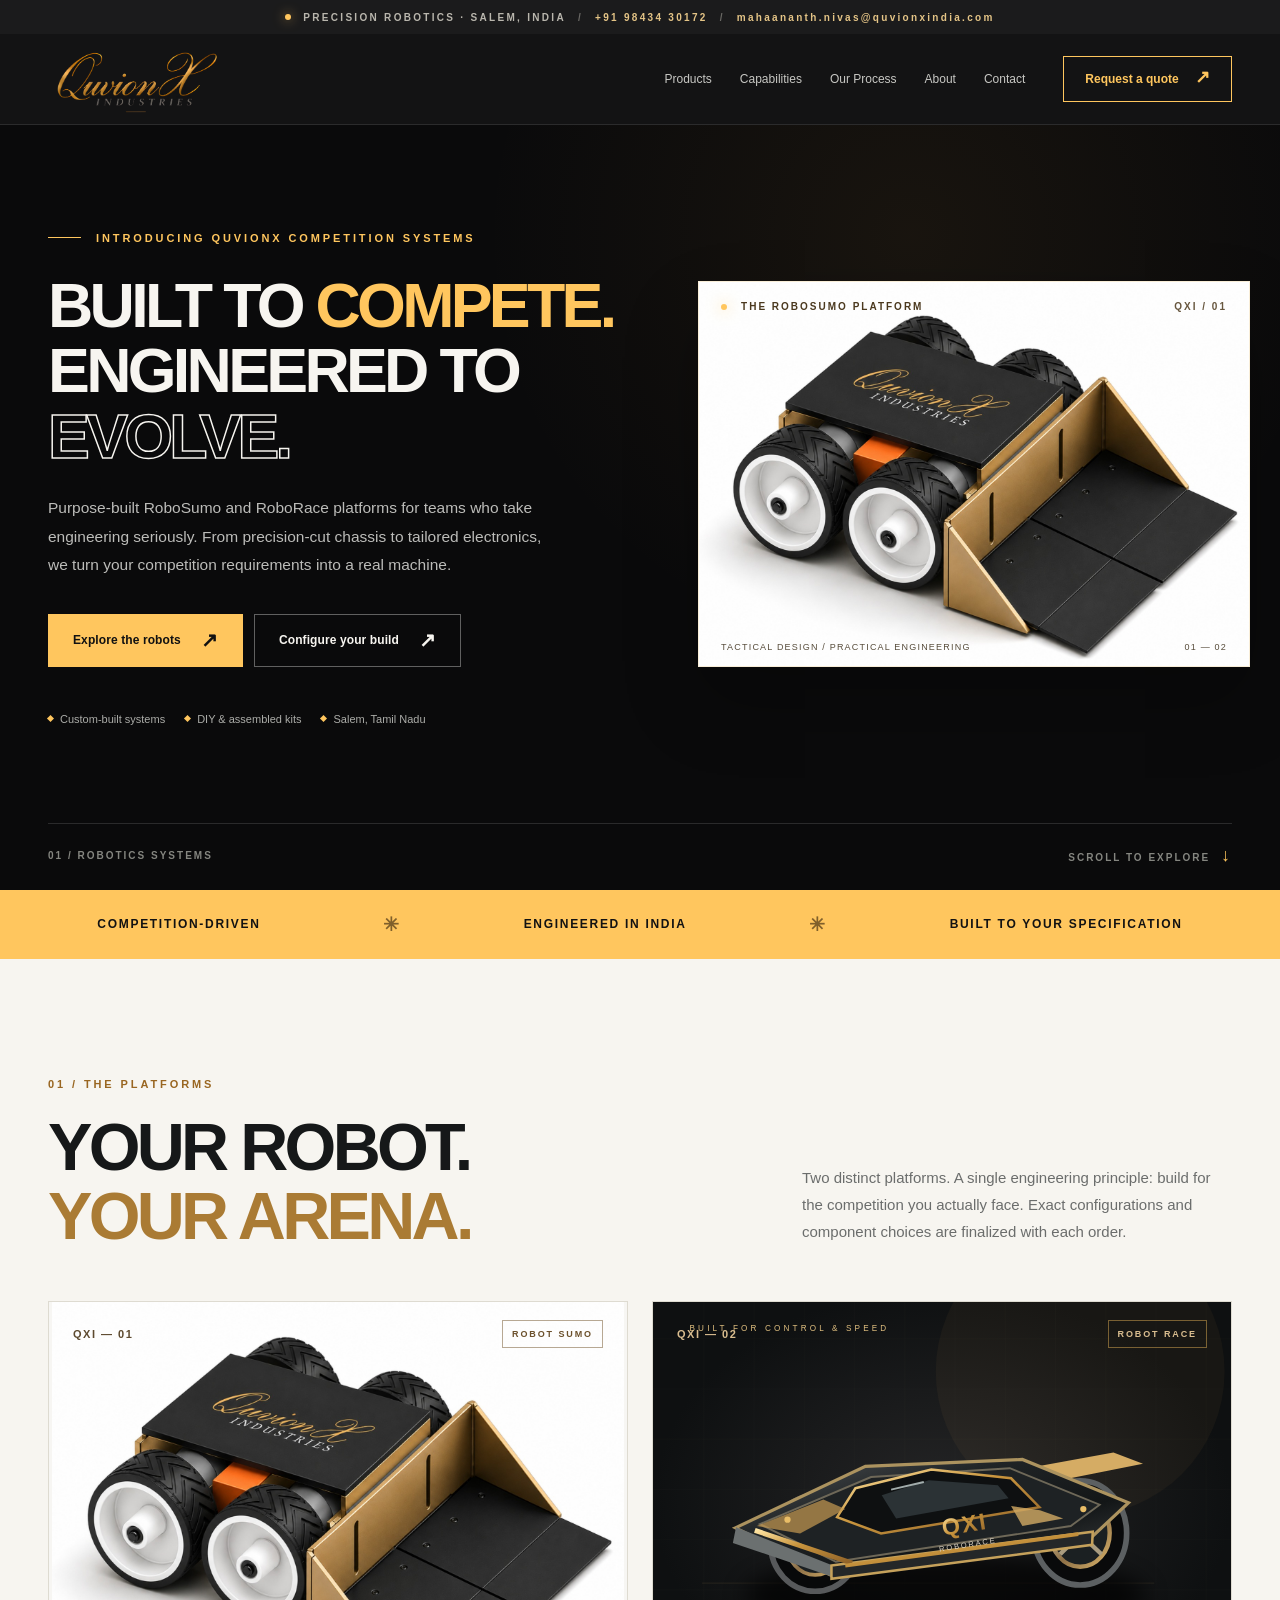
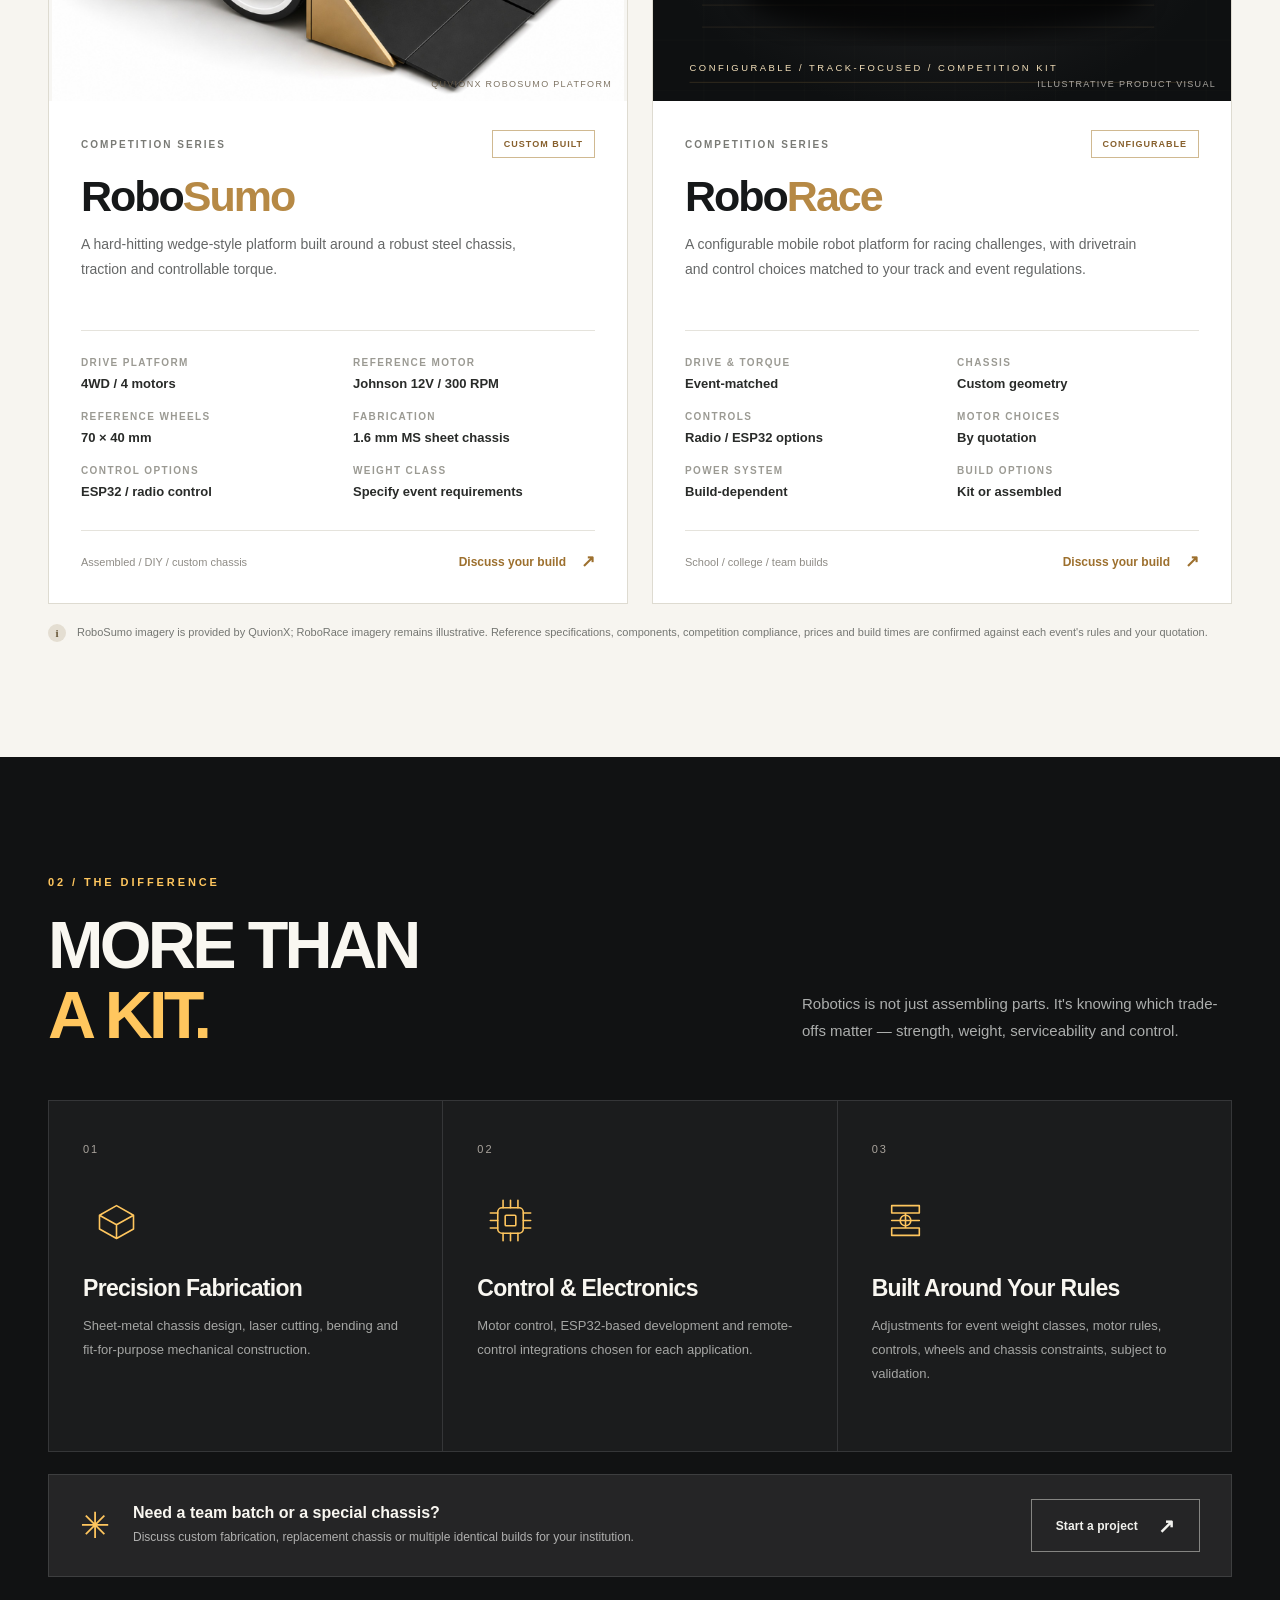
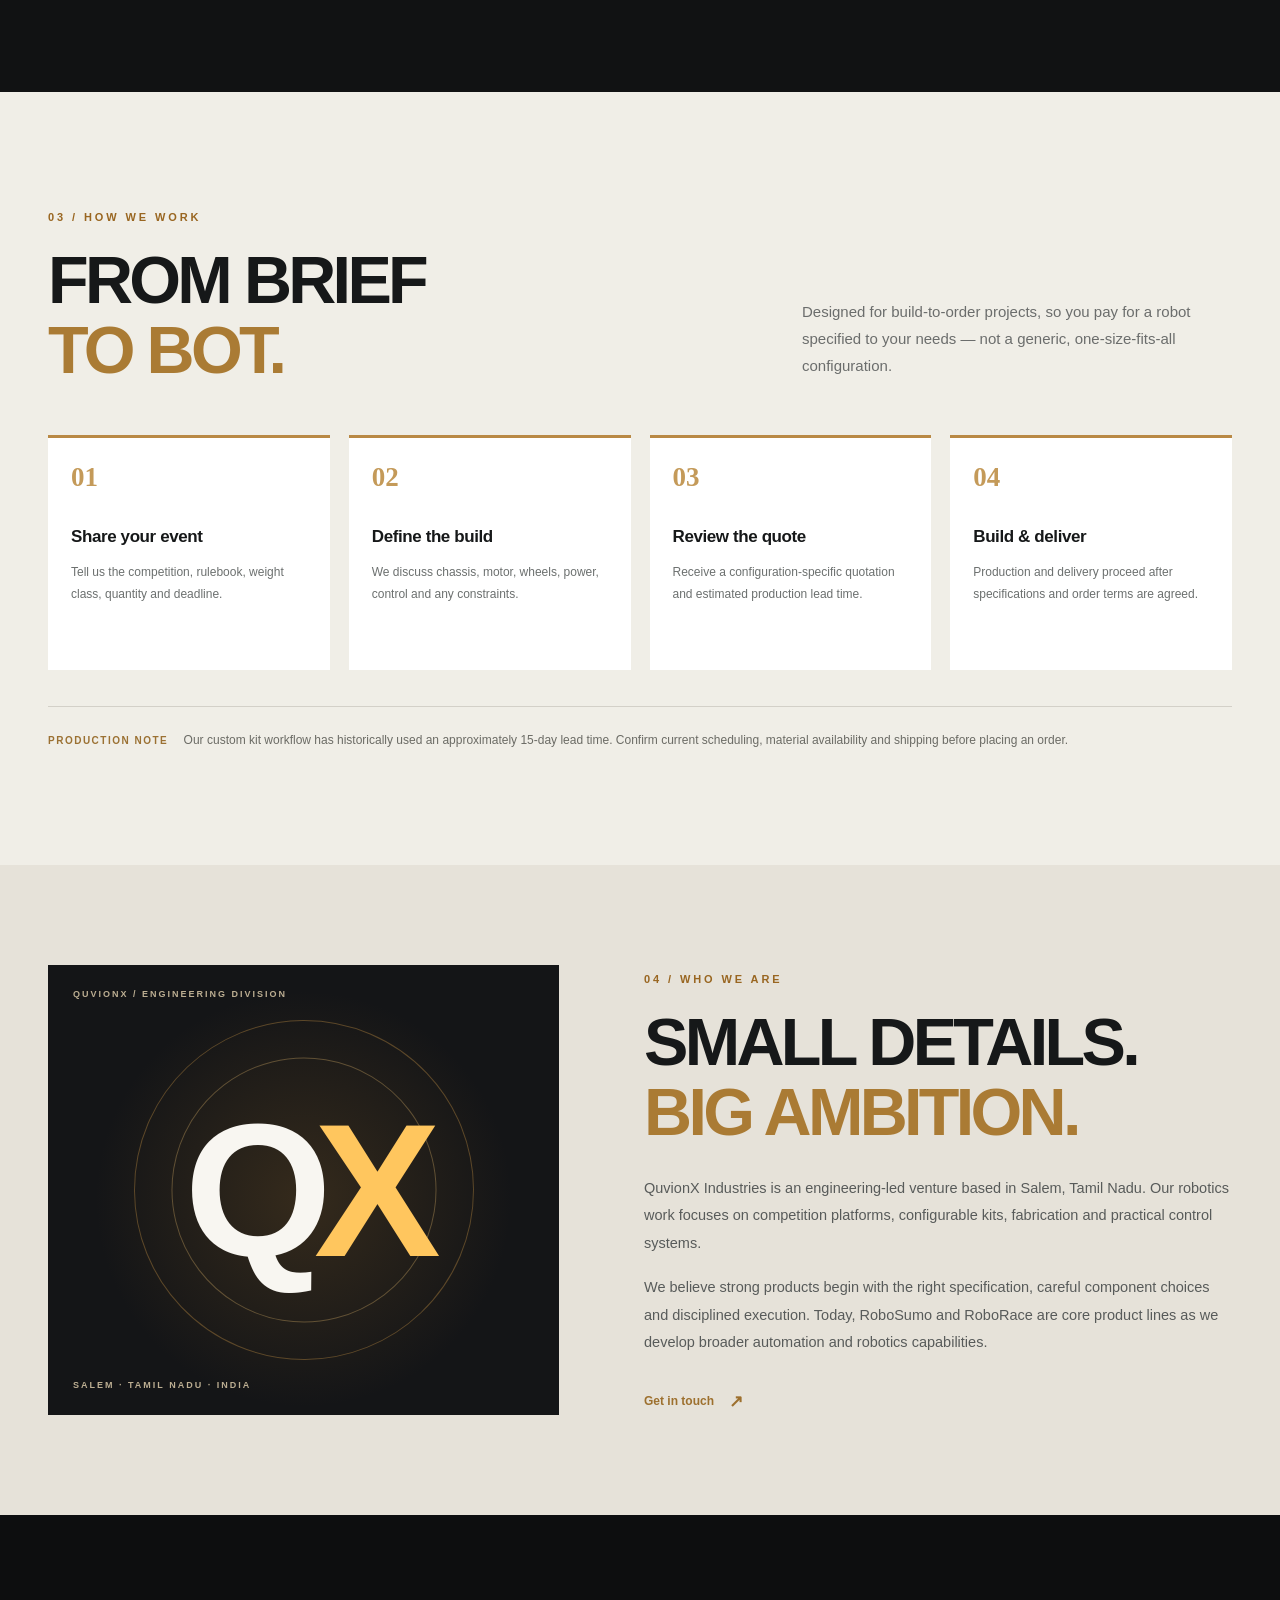
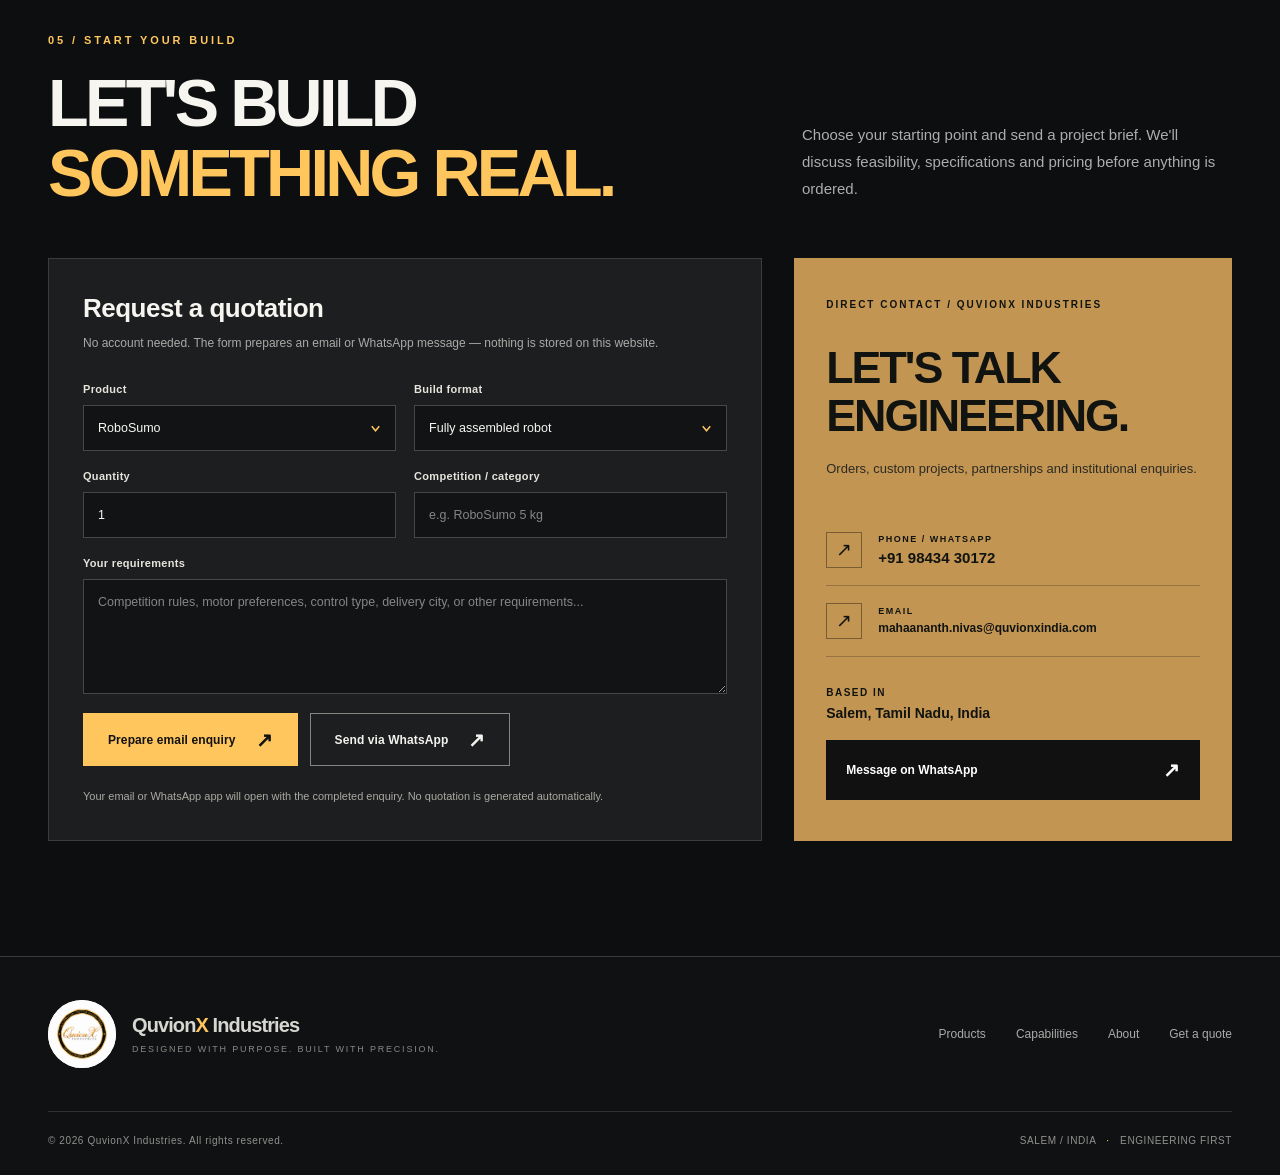
==== commit ffddaaec: "Change 'Hello World' to 'Goodbye World'" ====
--- a/index.html
+++ b/index.html
@@ -1,3 +1,4 @@
+
 <!doctype html>
 <html lang="en-IN">
 <head>
@@ -16,23 +17,88 @@
   <meta name="twitter:card" content="summary">
   <title>QuvionX Industries | Competition Robotics, Engineered</title>
   <link rel="icon" type="image/png" href="assets/quvionx-official-logo.png">
-  <link rel="preload" as="image" href="assets/robosumo.svg">
+  <link rel="preload" as="image" href="assets/robosumo-real.jpg" fetchpriority="high">
   <link rel="stylesheet" href="styles.css">
+
+  <!-- November 2026 visual updates: exact QuvionX wordmark and real RoboSumo photograph. -->
+  <style>
+    .brand-wordmark {
+      display: block;
+      width: 212px;
+      height: 72px;
+      object-fit: contain;
+      object-position: left center;
+    }
+    .hero-art { background: #f7f6f3; }
+    .hero-art .robosumo-photo {
+      display: block;
+      width: 100%;
+      height: auto;
+    }
+    .hero-art-tag { color: #4b391f; }
+    .hero-art-tag-right { color: #67563e; }
+    .hero-art-footer { color: #574c3b; }
+    #robosumo .product-media { background: #f7f6f3; }
+    #robosumo .product-media .robosumo-photo {
+      object-fit: contain;
+      aspect-ratio: 920 / 635;
+    }
+    #robosumo .product-media-heading { color: #5d4a2f; }
+    #robosumo .mini-chip {
+      border-color: rgba(114, 85, 43, .5);
+      color: #6c512c;
+    }
+    #robosumo .visual-note { color: #675b48; }
+    .topline a {
+      color: #e4c486;
+      text-decoration: none;
+      overflow-wrap: anywhere;
+    }
+    .topline a:hover {
+      text-decoration: underline;
+      text-underline-offset: 3px;
+    }
+    @media (max-width: 990px) {
+      .brand-wordmark { width: 188px; height: 64px; }
+    }
+    @media (max-width: 720px) {
+      .topline { gap: 6px 10px; flex-wrap: wrap; }
+      .brand-wordmark { width: 184px; height: 62px; }
+    }
+    @media (max-width: 390px) {
+      .brand-wordmark { width: 168px; height: 57px; }
+    }
+  </style>
+
   <script src="script.js" defer></script>
   <script type="application/ld+json">{"@context":"https://schema.org","@type":"Organization","name":"QuvionX Industries","url":"https://quvionxindia.com/","logo":"https://quvionxindia.com/assets/quvionx-official-logo.png","description":"Custom competition robots, robotics kits and fabrication","address":{"@type":"PostalAddress","addressLocality":"Salem","addressRegion":"Tamil Nadu","addressCountry":"IN"},"telephone":"+91 98434 30172","email":"mahaananth.nivas@quvionxindia.com"}</script>
 </head>
 <body>
   <a class="skip-link" href="#main">Skip to content</a>
-  <div class="topline"><span class="topline-marker"></span> PRECISION ROBOTICS · BUILT IN SALEM, INDIA <span class="topline-break">/</span> TEAM &amp; INSTITUTIONAL ORDERS WELCOME</div>
+
+  <div class="topline">
+    <span class="topline-marker"></span>
+    <span>PRECISION ROBOTICS · SALEM, INDIA</span>
+    <span class="topline-break">/</span>
+    <a href="tel:+919843430172">+91 98434 30172</a>
+    <span class="topline-break">/</span>
+    <a href="mailto:mahaananth.nivas@quvionxindia.com">mahaananth.nivas@quvionxindia.com</a>
+  </div>
+
   <header class="site-header" id="top">
     <div class="container nav-shell">
       <a class="brand" href="#top" aria-label="QuvionX Industries — home">
-        <span class="brand-logo"><img src="assets/quvionx-official-logo.png" alt="QuvionX Industries official circular gold and black logo" width="62" height="62"></span>
-        <span class="brand-copy"><strong>Quvion<span class="brand-x">X</span></strong><small>INDUSTRIES</small></span>
+        <img class="brand-wordmark" src="assets/quvionx-wordmark.png" alt="QuvionX Industries" width="2047" height="844">
       </a>
-      <button class="menu-toggle" type="button" aria-label="Open navigation" aria-expanded="false" aria-controls="nav-links"><span></span><span></span><span></span></button>
+      <button class="menu-toggle" type="button" aria-label="Open navigation" aria-expanded="false" aria-controls="nav-links">
+        <span></span><span></span><span></span>
+      </button>
       <nav class="nav-links" id="nav-links" aria-label="Main navigation">
-        <a href="#products">Products</a><a href="#capabilities">Capabilities</a><a href="#process">Our Process</a><a href="#about">About</a><a href="#contact">Contact</a>
+        <a href="#products">Products</a>
+        <a href="#capabilities">Capabilities</a>
+        <a href="#process">Our Process</a>
+        <a href="#about">About</a>
+        <a href="#contact">Contact</a>
       </nav>
       <a class="nav-cta" href="#configure">Request a quote <span aria-hidden="true">↗</span></a>
     </div>
@@ -46,86 +112,317 @@
           <div class="eyebrow"><span class="eyebrow-line"></span> INTRODUCING QUVIONX COMPETITION SYSTEMS</div>
           <h1 id="hero-heading">BUILT TO <em>COMPETE.</em><br>ENGINEERED TO<br><span class="outline-word">EVOLVE.</span></h1>
           <p>Purpose-built RoboSumo and RoboRace platforms for teams who take engineering seriously. From precision-cut chassis to tailored electronics, we turn your competition requirements into a real machine.</p>
-          <div class="hero-actions"><a class="btn btn-gold" href="#products">Explore the robots <span aria-hidden="true">↗</span></a><a class="btn btn-ghost" href="#configure">Configure your build <span aria-hidden="true">↗</span></a></div>
-          <div class="hero-micro"><span><i class="micro-dot"></i> Custom-built systems</span><span><i class="micro-dot"></i> DIY &amp; assembled kits</span><span><i class="micro-dot"></i> Salem, Tamil Nadu</span></div>
-        </div>
+          <div class="hero-actions">
+            <a class="btn btn-gold" href="#products">Explore the robots <span aria-hidden="true">↗</span></a>
+            <a class="btn btn-ghost" href="#configure">Configure your build <span aria-hidden="true">↗</span></a>
+          </div>
+          <div class="hero-micro">
+            <span><i class="micro-dot"></i> Custom-built systems</span>
+            <span><i class="micro-dot"></i> DIY &amp; assembled kits</span>
+            <span><i class="micro-dot"></i> Salem, Tamil Nadu</span>
+          </div>
+        </div>
+
         <div class="hero-art">
-          <div class="hero-art-tag"><span class="live-dot"></span> THE ROBOSUMO PLATFORM <span class="hero-art-tag-right">QXI / 01</span></div>
-          <img src="assets/robosumo.svg" alt="Illustration of a QuvionX RoboSumo wedge robot with a dark metallic chassis, gold accents and competition wheels" width="920" height="680">
-          <div class="hero-art-footer"><span>TACTICAL DESIGN / PRACTICAL ENGINEERING</span><span>01 — 02</span></div>
-        </div>
-      </div>
-      <div class="hero-index container"><span>01 / ROBOTICS SYSTEMS</span><span>SCROLL TO EXPLORE <span aria-hidden="true">↓</span></span></div>
+          <div class="hero-art-tag">
+            <span class="live-dot"></span> THE ROBOSUMO PLATFORM
+            <span class="hero-art-tag-right">QXI / 01</span>
+          </div>
+          <img class="robosumo-photo" src="assets/robosumo-real.jpg" alt="QuvionX Industries four-wheel-drive RoboSumo wedge robot" width="1600" height="1117" fetchpriority="high">
+          <div class="hero-art-footer">
+            <span>TACTICAL DESIGN / PRACTICAL ENGINEERING</span>
+            <span>01 — 02</span>
+          </div>
+        </div>
+      </div>
+      <div class="hero-index container">
+        <span>01 / ROBOTICS SYSTEMS</span>
+        <span>SCROLL TO EXPLORE <span aria-hidden="true">↓</span></span>
+      </div>
     </section>
 
     <section class="statement-band" aria-label="Company focus">
-      <div class="container statement-grid"><span>COMPETITION-DRIVEN</span><span class="statement-separator">✳</span><span>ENGINEERED IN INDIA</span><span class="statement-separator">✳</span><span>BUILT TO YOUR SPECIFICATION</span></div>
+      <div class="container statement-grid">
+        <span>COMPETITION-DRIVEN</span>
+        <span class="statement-separator">✳</span>
+        <span>ENGINEERED IN INDIA</span>
+        <span class="statement-separator">✳</span>
+        <span>BUILT TO YOUR SPECIFICATION</span>
+      </div>
     </section>
 
     <section class="section products-section" id="products" aria-labelledby="products-heading">
       <div class="container">
-        <div class="section-intro"><div><span class="section-kicker">01 / THE PLATFORMS</span><h2 id="products-heading">YOUR ROBOT.<br><span>YOUR ARENA.</span></h2></div><p>Two distinct platforms. A single engineering principle: build for the competition you actually face. Exact configurations and component choices are finalized with each order.</p></div>
+        <div class="section-intro">
+          <div>
+            <span class="section-kicker">01 / THE PLATFORMS</span>
+            <h2 id="products-heading">YOUR ROBOT.<br><span>YOUR ARENA.</span></h2>
+          </div>
+          <p>Two distinct platforms. A single engineering principle: build for the competition you actually face. Exact configurations and component choices are finalized with each order.</p>
+        </div>
+
         <div class="products-grid">
           <article class="product-card" id="robosumo">
-            <div class="product-media"><div class="product-media-heading"><span>QXI — 01</span><span class="mini-chip">ROBOT SUMO</span></div><img loading="lazy" src="assets/robosumo.svg" alt="Concept illustration of a QuvionX 4-wheel-drive RoboSumo wedge bot" width="920" height="680"><div class="visual-note">ILLUSTRATIVE PRODUCT VISUAL</div></div>
-            <div class="product-body"><div class="card-topline"><span>COMPETITION SERIES</span><span class="chip-outline">CUSTOM BUILT</span></div><h3>Robo<span>Sumo</span></h3><p>A hard-hitting wedge-style platform built around a robust steel chassis, traction and controllable torque.</p>
-              <div class="spec-grid"><div><small>DRIVE PLATFORM</small><b>4WD / 4 motors</b></div><div><small>REFERENCE MOTOR</small><b>Johnson 12V / 300 RPM</b></div><div><small>REFERENCE WHEELS</small><b>70 × 40 mm</b></div><div><small>FABRICATION</small><b>1.6 mm MS sheet chassis</b></div><div><small>CONTROL OPTIONS</small><b>ESP32 / radio control</b></div><div><small>WEIGHT CLASS</small><b>Specify event requirements</b></div></div>
-              <div class="product-foot"><span>Assembled / DIY / custom chassis</span><a href="#configure" data-product="RoboSumo" class="text-link choose-product">Discuss your build <span aria-hidden="true">↗</span></a></div>
-            </div>
-          </article>
+            <div class="product-media">
+              <div class="product-media-heading">
+                <span>QXI — 01</span>
+                <span class="mini-chip">ROBOT SUMO</span>
+              </div>
+              <img loading="lazy" class="robosumo-photo" src="assets/robosumo-real.jpg" alt="QuvionX Industries RoboSumo four-wheel-drive wedge robot" width="1600" height="1117">
+              <div class="visual-note">QUVIONX ROBOSUMO PLATFORM</div>
+            </div>
+            <div class="product-body">
+              <div class="card-topline">
+                <span>COMPETITION SERIES</span>
+                <span class="chip-outline">CUSTOM BUILT</span>
+              </div>
+              <h3>Robo<span>Sumo</span></h3>
+              <p>A hard-hitting wedge-style platform built around a robust steel chassis, traction and controllable torque.</p>
+              <div class="spec-grid">
+                <div><small>DRIVE PLATFORM</small><b>4WD / 4 motors</b></div>
+                <div><small>REFERENCE MOTOR</small><b>Johnson 12V / 300 RPM</b></div>
+                <div><small>REFERENCE WHEELS</small><b>70 × 40 mm</b></div>
+                <div><small>FABRICATION</small><b>1.6 mm MS sheet chassis</b></div>
+                <div><small>CONTROL OPTIONS</small><b>ESP32 / radio control</b></div>
+                <div><small>WEIGHT CLASS</small><b>Specify event requirements</b></div>
+              </div>
+              <div class="product-foot">
+                <span>Assembled / DIY / custom chassis</span>
+                <a href="#configure" data-product="RoboSumo" class="text-link choose-product">Discuss your build <span aria-hidden="true">↗</span></a>
+              </div>
+            </div>
+          </article>
+
           <article class="product-card" id="roborace">
-            <div class="product-media"><div class="product-media-heading"><span>QXI — 02</span><span class="mini-chip">ROBOT RACE</span></div><img loading="lazy" src="assets/roborace.svg" alt="Concept illustration of a low-profile QuvionX RoboRace racing robot" width="920" height="680"><div class="visual-note">ILLUSTRATIVE PRODUCT VISUAL</div></div>
-            <div class="product-body"><div class="card-topline"><span>COMPETITION SERIES</span><span class="chip-outline">CONFIGURABLE</span></div><h3>Robo<span>Race</span></h3><p>A configurable mobile robot platform for racing challenges, with drivetrain and control choices matched to your track and event regulations.</p>
-              <div class="spec-grid"><div><small>DRIVE &amp; TORQUE</small><b>Event-matched</b></div><div><small>CHASSIS</small><b>Custom geometry</b></div><div><small>CONTROLS</small><b>Radio / ESP32 options</b></div><div><small>MOTOR CHOICES</small><b>By quotation</b></div><div><small>POWER SYSTEM</small><b>Build-dependent</b></div><div><small>BUILD OPTIONS</small><b>Kit or assembled</b></div></div>
-              <div class="product-foot"><span>School / college / team builds</span><a href="#configure" data-product="RoboRace" class="text-link choose-product">Discuss your build <span aria-hidden="true">↗</span></a></div>
-            </div>
-          </article>
-        </div>
-        <div class="product-disclaimer"><span class="info-icon">i</span> Product imagery is illustrative. RoboSumo reference specifications describe a previously developed configuration; components, compliance, prices and build times are confirmed against each event's rules and your quotation.</div>
+            <div class="product-media">
+              <div class="product-media-heading">
+                <span>QXI — 02</span>
+                <span class="mini-chip">ROBOT RACE</span>
+              </div>
+              <img loading="lazy" src="assets/roborace.svg" alt="Concept illustration of a low-profile QuvionX RoboRace racing robot" width="920" height="680">
+              <div class="visual-note">ILLUSTRATIVE PRODUCT VISUAL</div>
+            </div>
+            <div class="product-body">
+              <div class="card-topline">
+                <span>COMPETITION SERIES</span>
+                <span class="chip-outline">CONFIGURABLE</span>
+              </div>
+              <h3>Robo<span>Race</span></h3>
+              <p>A configurable mobile robot platform for racing challenges, with drivetrain and control choices matched to your track and event regulations.</p>
+              <div class="spec-grid">
+                <div><small>DRIVE &amp; TORQUE</small><b>Event-matched</b></div>
+                <div><small>CHASSIS</small><b>Custom geometry</b></div>
+                <div><small>CONTROLS</small><b>Radio / ESP32 options</b></div>
+                <div><small>MOTOR CHOICES</small><b>By quotation</b></div>
+                <div><small>POWER SYSTEM</small><b>Build-dependent</b></div>
+                <div><small>BUILD OPTIONS</small><b>Kit or assembled</b></div>
+              </div>
+              <div class="product-foot">
+                <span>School / college / team builds</span>
+                <a href="#configure" data-product="RoboRace" class="text-link choose-product">Discuss your build <span aria-hidden="true">↗</span></a>
+              </div>
+            </div>
+          </article>
+        </div>
+        <div class="product-disclaimer">
+          <span class="info-icon">i</span>
+          RoboSumo imagery is provided by QuvionX; RoboRace imagery remains illustrative. Reference specifications, components, competition compliance, prices and build times are confirmed against each event's rules and your quotation.
+        </div>
       </div>
     </section>
 
     <section class="section capabilities-section" id="capabilities" aria-labelledby="capabilities-heading">
       <div class="container">
-        <div class="section-intro on-dark"><div><span class="section-kicker">02 / THE DIFFERENCE</span><h2 id="capabilities-heading">MORE THAN<br><span>A KIT.</span></h2></div><p>Robotics is not just assembling parts. It's knowing which trade-offs matter — strength, weight, serviceability and control.</p></div>
+        <div class="section-intro on-dark">
+          <div>
+            <span class="section-kicker">02 / THE DIFFERENCE</span>
+            <h2 id="capabilities-heading">MORE THAN<br><span>A KIT.</span></h2>
+          </div>
+          <p>Robotics is not just assembling parts. It's knowing which trade-offs matter — strength, weight, serviceability and control.</p>
+        </div>
         <div class="capabilities-grid">
-          <article class="capability-card"><span class="cap-index">01</span><div class="cap-icon" aria-hidden="true"><svg viewBox="0 0 48 48"><path d="M8 19L24 10l16 9-16 9L8 19ZM8 19v13l16 9 16-9V19M24 28v13"/></svg></div><h3>Precision Fabrication</h3><p>Sheet-metal chassis design, laser cutting, bending and fit-for-purpose mechanical construction.</p></article>
-          <article class="capability-card"><span class="cap-index">02</span><div class="cap-icon" aria-hidden="true"><svg viewBox="0 0 48 48"><rect x="12" y="12" width="24" height="24" rx="4"/><rect x="19" y="19" width="10" height="10" rx="1"/><path d="M17 5v7M24 5v7M31 5v7M17 36v7M24 36v7M31 36v7M5 17h7M5 24h7M5 31h7M36 17h7M36 24h7M36 31h7"/></svg></div><h3>Control &amp; Electronics</h3><p>Motor control, ESP32-based development and remote-control integrations chosen for each application.</p></article>
-          <article class="capability-card"><span class="cap-index">03</span><div class="cap-icon" aria-hidden="true"><svg viewBox="0 0 48 48"><path d="M11 10h26v7H11zM11 31h26v7H11zM24 17v14M11 24h26"/><circle cx="24" cy="24" r="5"/></svg></div><h3>Built Around Your Rules</h3><p>Adjustments for event weight classes, motor rules, controls, wheels and chassis constraints, subject to validation.</p></article>
-        </div>
-        <div class="custom-line"><span class="star">✳</span><div><strong>Need a team batch or a special chassis?</strong><p>Discuss custom fabrication, replacement chassis or multiple identical builds for your institution.</p></div><a href="#configure" class="btn btn-outline-light">Start a project <span aria-hidden="true">↗</span></a></div>
+          <article class="capability-card">
+            <span class="cap-index">01</span>
+            <div class="cap-icon" aria-hidden="true">
+              <svg viewBox="0 0 48 48"><path d="M8 19L24 10l16 9-16 9L8 19ZM8 19v13l16 9 16-9V19M24 28v13"/></svg>
+            </div>
+            <h3>Precision Fabrication</h3>
+            <p>Sheet-metal chassis design, laser cutting, bending and fit-for-purpose mechanical construction.</p>
+          </article>
+          <article class="capability-card">
+            <span class="cap-index">02</span>
+            <div class="cap-icon" aria-hidden="true">
+              <svg viewBox="0 0 48 48"><rect x="12" y="12" width="24" height="24" rx="4"/><rect x="19" y="19" width="10" height="10" rx="1"/><path d="M17 5v7M24 5v7M31 5v7M17 36v7M24 36v7M31 36v7M5 17h7M5 24h7M5 31h7M36 17h7M36 24h7M36 31h7"/></svg>
+            </div>
+            <h3>Control &amp; Electronics</h3>
+            <p>Motor control, ESP32-based development and remote-control integrations chosen for each application.</p>
+          </article>
+          <article class="capability-card">
+            <span class="cap-index">03</span>
+            <div class="cap-icon" aria-hidden="true">
+              <svg viewBox="0 0 48 48"><path d="M11 10h26v7H11zM11 31h26v7H11zM24 17v14M11 24h26"/><circle cx="24" cy="24" r="5"/></svg>
+            </div>
+            <h3>Built Around Your Rules</h3>
+            <p>Adjustments for event weight classes, motor rules, controls, wheels and chassis constraints, subject to validation.</p>
+          </article>
+        </div>
+        <div class="custom-line">
+          <span class="star">✳</span>
+          <div>
+            <strong>Need a team batch or a special chassis?</strong>
+            <p>Discuss custom fabrication, replacement chassis or multiple identical builds for your institution.</p>
+          </div>
+          <a href="#configure" class="btn btn-outline-light">Start a project <span aria-hidden="true">↗</span></a>
+        </div>
       </div>
     </section>
 
     <section class="section process-section" id="process" aria-labelledby="process-heading">
-      <div class="container"><div class="section-intro"><div><span class="section-kicker">03 / HOW WE WORK</span><h2 id="process-heading">FROM BRIEF<br><span>TO BOT.</span></h2></div><p>Designed for build-to-order projects, so you pay for a robot specified to your needs — not a generic, one-size-fits-all configuration.</p></div>
-        <div class="process-grid"><article><span class="process-count">01</span><h3>Share your event</h3><p>Tell us the competition, rulebook, weight class, quantity and deadline.</p></article><article><span class="process-count">02</span><h3>Define the build</h3><p>We discuss chassis, motor, wheels, power, control and any constraints.</p></article><article><span class="process-count">03</span><h3>Review the quote</h3><p>Receive a configuration-specific quotation and estimated production lead time.</p></article><article><span class="process-count">04</span><h3>Build &amp; deliver</h3><p>Production and delivery proceed after specifications and order terms are agreed.</p></article></div>
+      <div class="container">
+        <div class="section-intro">
+          <div>
+            <span class="section-kicker">03 / HOW WE WORK</span>
+            <h2 id="process-heading">FROM BRIEF<br><span>TO BOT.</span></h2>
+          </div>
+          <p>Designed for build-to-order projects, so you pay for a robot specified to your needs — not a generic, one-size-fits-all configuration.</p>
+        </div>
+        <div class="process-grid">
+          <article>
+            <span class="process-count">01</span>
+            <h3>Share your event</h3>
+            <p>Tell us the competition, rulebook, weight class, quantity and deadline.</p>
+          </article>
+          <article>
+            <span class="process-count">02</span>
+            <h3>Define the build</h3>
+            <p>We discuss chassis, motor, wheels, power, control and any constraints.</p>
+          </article>
+          <article>
+            <span class="process-count">03</span>
+            <h3>Review the quote</h3>
+            <p>Receive a configuration-specific quotation and estimated production lead time.</p>
+          </article>
+          <article>
+            <span class="process-count">04</span>
+            <h3>Build &amp; deliver</h3>
+            <p>Production and delivery proceed after specifications and order terms are agreed.</p>
+          </article>
+        </div>
         <p class="leadtime-note"><span>PRODUCTION NOTE</span> Our custom kit workflow has historically used an approximately 15-day lead time. Confirm current scheduling, material availability and shipping before placing an order.</p>
       </div>
     </section>
 
-    <section class="about-section" id="about" aria-labelledby="about-heading"><div class="container about-grid"><div class="about-graphic"><div class="orbit orbit-one"></div><div class="orbit orbit-two"></div><span class="about-graphic-label">QUVIONX / ENGINEERING DIVISION</span><strong>Q<span>X</span></strong><small>SALEM · TAMIL NADU · INDIA</small></div><div class="about-copy"><span class="section-kicker">04 / WHO WE ARE</span><h2 id="about-heading">SMALL DETAILS.<br><span>BIG AMBITION.</span></h2><p>QuvionX Industries is an engineering-led venture based in Salem, Tamil Nadu. Our robotics work focuses on competition platforms, configurable kits, fabrication and practical control systems.</p><p>We believe strong products begin with the right specification, careful component choices and disciplined execution. Today, RoboSumo and RoboRace are core product lines as we develop broader automation and robotics capabilities.</p><a href="#contact" class="text-link">Get in touch <span aria-hidden="true">↗</span></a></div></div></section>
+    <section class="about-section" id="about" aria-labelledby="about-heading">
+      <div class="container about-grid">
+        <div class="about-graphic">
+          <div class="orbit orbit-one"></div>
+          <div class="orbit orbit-two"></div>
+          <span class="about-graphic-label">QUVIONX / ENGINEERING DIVISION</span>
+          <strong>Q<span>X</span></strong>
+          <small>SALEM · TAMIL NADU · INDIA</small>
+        </div>
+        <div class="about-copy">
+          <span class="section-kicker">04 / WHO WE ARE</span>
+          <h2 id="about-heading">SMALL DETAILS.<br><span>BIG AMBITION.</span></h2>
+          <p>QuvionX Industries is an engineering-led venture based in Salem, Tamil Nadu. Our robotics work focuses on competition platforms, configurable kits, fabrication and practical control systems.</p>
+          <p>We believe strong products begin with the right specification, careful component choices and disciplined execution. Today, RoboSumo and RoboRace are core product lines as we develop broader automation and robotics capabilities.</p>
+          <a href="#contact" class="text-link">Get in touch <span aria-hidden="true">↗</span></a>
+        </div>
+      </div>
+    </section>
 
     <section class="section enquiry-section" id="configure" aria-labelledby="configure-heading">
-      <div class="container"><div class="section-intro on-dark"><div><span class="section-kicker">05 / START YOUR BUILD</span><h2 id="configure-heading">LET'S BUILD<br><span>SOMETHING REAL.</span></h2></div><p>Choose your starting point and send a project brief. We'll discuss feasibility, specifications and pricing before anything is ordered.</p></div>
+      <div class="container">
+        <div class="section-intro on-dark">
+          <div>
+            <span class="section-kicker">05 / START YOUR BUILD</span>
+            <h2 id="configure-heading">LET'S BUILD<br><span>SOMETHING REAL.</span></h2>
+          </div>
+          <p>Choose your starting point and send a project brief. We'll discuss feasibility, specifications and pricing before anything is ordered.</p>
+        </div>
         <div class="enquiry-grid">
-          <form class="quote-form" id="quote-form"><h3>Request a quotation</h3><p class="form-sub">No account needed. The form prepares an email or WhatsApp message — nothing is stored on this website.</p>
-            <div class="form-row"><label>Product <select id="product" name="product" required><option value="RoboSumo">RoboSumo</option><option value="RoboRace">RoboRace</option><option value="Custom robotics / fabrication">Custom robotics / fabrication</option><option value="Institutional / team order">Institutional / team order</option></select></label><label>Build format <select id="format" name="format" required><option value="Fully assembled robot">Fully assembled robot</option><option value="DIY robotics kit">DIY robotics kit</option><option value="Chassis / fabrication only">Chassis / fabrication only</option><option value="Discuss my options">Discuss my options</option></select></label></div>
-            <div class="form-row"><label>Quantity <input id="quantity" name="quantity" type="number" min="1" max="1000" value="1" required></label><label>Competition / category <input id="event" name="event" type="text" maxlength="100" placeholder="e.g. RoboSumo 5 kg"></label></div>
-            <label>Your requirements <textarea id="requirements" name="requirements" maxlength="900" rows="4" placeholder="Competition rules, motor preferences, control type, delivery city, or other requirements..."></textarea></label>
-            <div class="form-actions"><button type="submit" class="btn btn-gold">Prepare email enquiry <span aria-hidden="true">↗</span></button><button type="button" id="whatsapp-quote" class="btn btn-outline-light">Send via WhatsApp <span aria-hidden="true">↗</span></button></div>
+          <form class="quote-form" id="quote-form">
+            <h3>Request a quotation</h3>
+            <p class="form-sub">No account needed. The form prepares an email or WhatsApp message — nothing is stored on this website.</p>
+            <div class="form-row">
+              <label>Product
+                <select id="product" name="product" required>
+                  <option value="RoboSumo">RoboSumo</option>
+                  <option value="RoboRace">RoboRace</option>
+                  <option value="Custom robotics / fabrication">Custom robotics / fabrication</option>
+                  <option value="Institutional / team order">Institutional / team order</option>
+                </select>
+              </label>
+              <label>Build format
+                <select id="format" name="format" required>
+                  <option value="Fully assembled robot">Fully assembled robot</option>
+                  <option value="DIY robotics kit">DIY robotics kit</option>
+                  <option value="Chassis / fabrication only">Chassis / fabrication only</option>
+                  <option value="Discuss my options">Discuss my options</option>
+                </select>
+              </label>
+            </div>
+            <div class="form-row">
+              <label>Quantity
+                <input id="quantity" name="quantity" type="number" min="1" max="1000" value="1" required>
+              </label>
+              <label>Competition / category
+                <input id="event" name="event" type="text" maxlength="100" placeholder="e.g. RoboSumo 5 kg">
+              </label>
+            </div>
+            <label>Your requirements
+              <textarea id="requirements" name="requirements" maxlength="900" rows="4" placeholder="Competition rules, motor preferences, control type, delivery city, or other requirements..."></textarea>
+            </label>
+            <div class="form-actions">
+              <button type="submit" class="btn btn-gold">Prepare email enquiry <span aria-hidden="true">↗</span></button>
+              <button type="button" id="whatsapp-quote" class="btn btn-outline-light">Send via WhatsApp <span aria-hidden="true">↗</span></button>
+            </div>
             <p class="form-note" id="form-status" role="status" aria-live="polite">Your email or WhatsApp app will open with the completed enquiry. No quotation is generated automatically.</p>
           </form>
-          <aside class="contact-aside" id="contact"><span class="contact-index">DIRECT CONTACT / QUVIONX INDUSTRIES</span><h3>LET'S TALK<br>ENGINEERING.</h3><p>Orders, custom projects, partnerships and institutional enquiries.</p>
-            <a class="contact-item" href="tel:+919843430172"><span class="contact-icon">↗</span><span><small>PHONE / WHATSAPP</small><strong>+91 98434 30172</strong></span></a>
-            <a class="contact-item" href="mailto:mahaananth.nivas@quvionxindia.com"><span class="contact-icon">↗</span><span><small>EMAIL</small><strong class="email-text">mahaananth.nivas@quvionxindia.com</strong></span></a>
-            <div class="location-detail"><span>BASED IN</span><strong>Salem, Tamil Nadu, India</strong></div>
+
+          <aside class="contact-aside" id="contact">
+            <span class="contact-index">DIRECT CONTACT / QUVIONX INDUSTRIES</span>
+            <h3>LET'S TALK<br>ENGINEERING.</h3>
+            <p>Orders, custom projects, partnerships and institutional enquiries.</p>
+            <a class="contact-item" href="tel:+919843430172">
+              <span class="contact-icon">↗</span>
+              <span><small>PHONE / WHATSAPP</small><strong>+91 98434 30172</strong></span>
+            </a>
+            <a class="contact-item" href="mailto:mahaananth.nivas@quvionxindia.com">
+              <span class="contact-icon">↗</span>
+              <span><small>EMAIL</small><strong class="email-text">mahaananth.nivas@quvionxindia.com</strong></span>
+            </a>
+            <div class="location-detail">
+              <span>BASED IN</span>
+              <strong>Salem, Tamil Nadu, India</strong>
+            </div>
             <a class="whatsapp-link" href="https://wa.me/919843430172?text=Hello%20QuvionX%20Industries%2C%20I%20would%20like%20to%20enquire%20about%20your%20robotics%20products." target="_blank" rel="noopener noreferrer">Message on WhatsApp <span aria-hidden="true">↗</span></a>
           </aside>
         </div>
       </div>
     </section>
   </main>
-  <footer class="site-footer"><div class="container footer-main"><div class="footer-brand"><img src="assets/quvionx-official-logo.png" alt="QuvionX Industries official emblem" width="70" height="70"><div><strong>Quvion<span>X</span> Industries</strong><small>DESIGNED WITH PURPOSE. BUILT WITH PRECISION.</small></div></div><div class="footer-links"><a href="#products">Products</a><a href="#capabilities">Capabilities</a><a href="#about">About</a><a href="#configure">Get a quote</a></div></div><div class="container footer-bottom"><span>© <span id="year">2026</span> QuvionX Industries. All rights reserved.</span><span>SALEM / INDIA <span class="footer-divider">·</span> ENGINEERING FIRST</span></div></footer>
+
+  <footer class="site-footer">
+    <div class="container footer-main">
+      <div class="footer-brand">
+        <img src="assets/quvionx-official-logo.png" alt="QuvionX Industries official emblem" width="70" height="70">
+        <div>
+          <strong>Quvion<span>X</span> Industries</strong>
+          <small>DESIGNED WITH PURPOSE. BUILT WITH PRECISION.</small>
+        </div>
+      </div>
+      <div class="footer-links">
+        <a href="#products">Products</a>
+        <a href="#capabilities">Capabilities</a>
+        <a href="#about">About</a>
+        <a href="#configure">Get a quote</a>
+      </div>
+    </div>
+    <div class="container footer-bottom">
+      <span>© <span id="year">2026</span> QuvionX Industries. All rights reserved.</span>
+      <span>SALEM / INDIA <span class="footer-divider">·</span> ENGINEERING FIRST</span>
+    </div>
+  </footer>
 </body>
 </html>
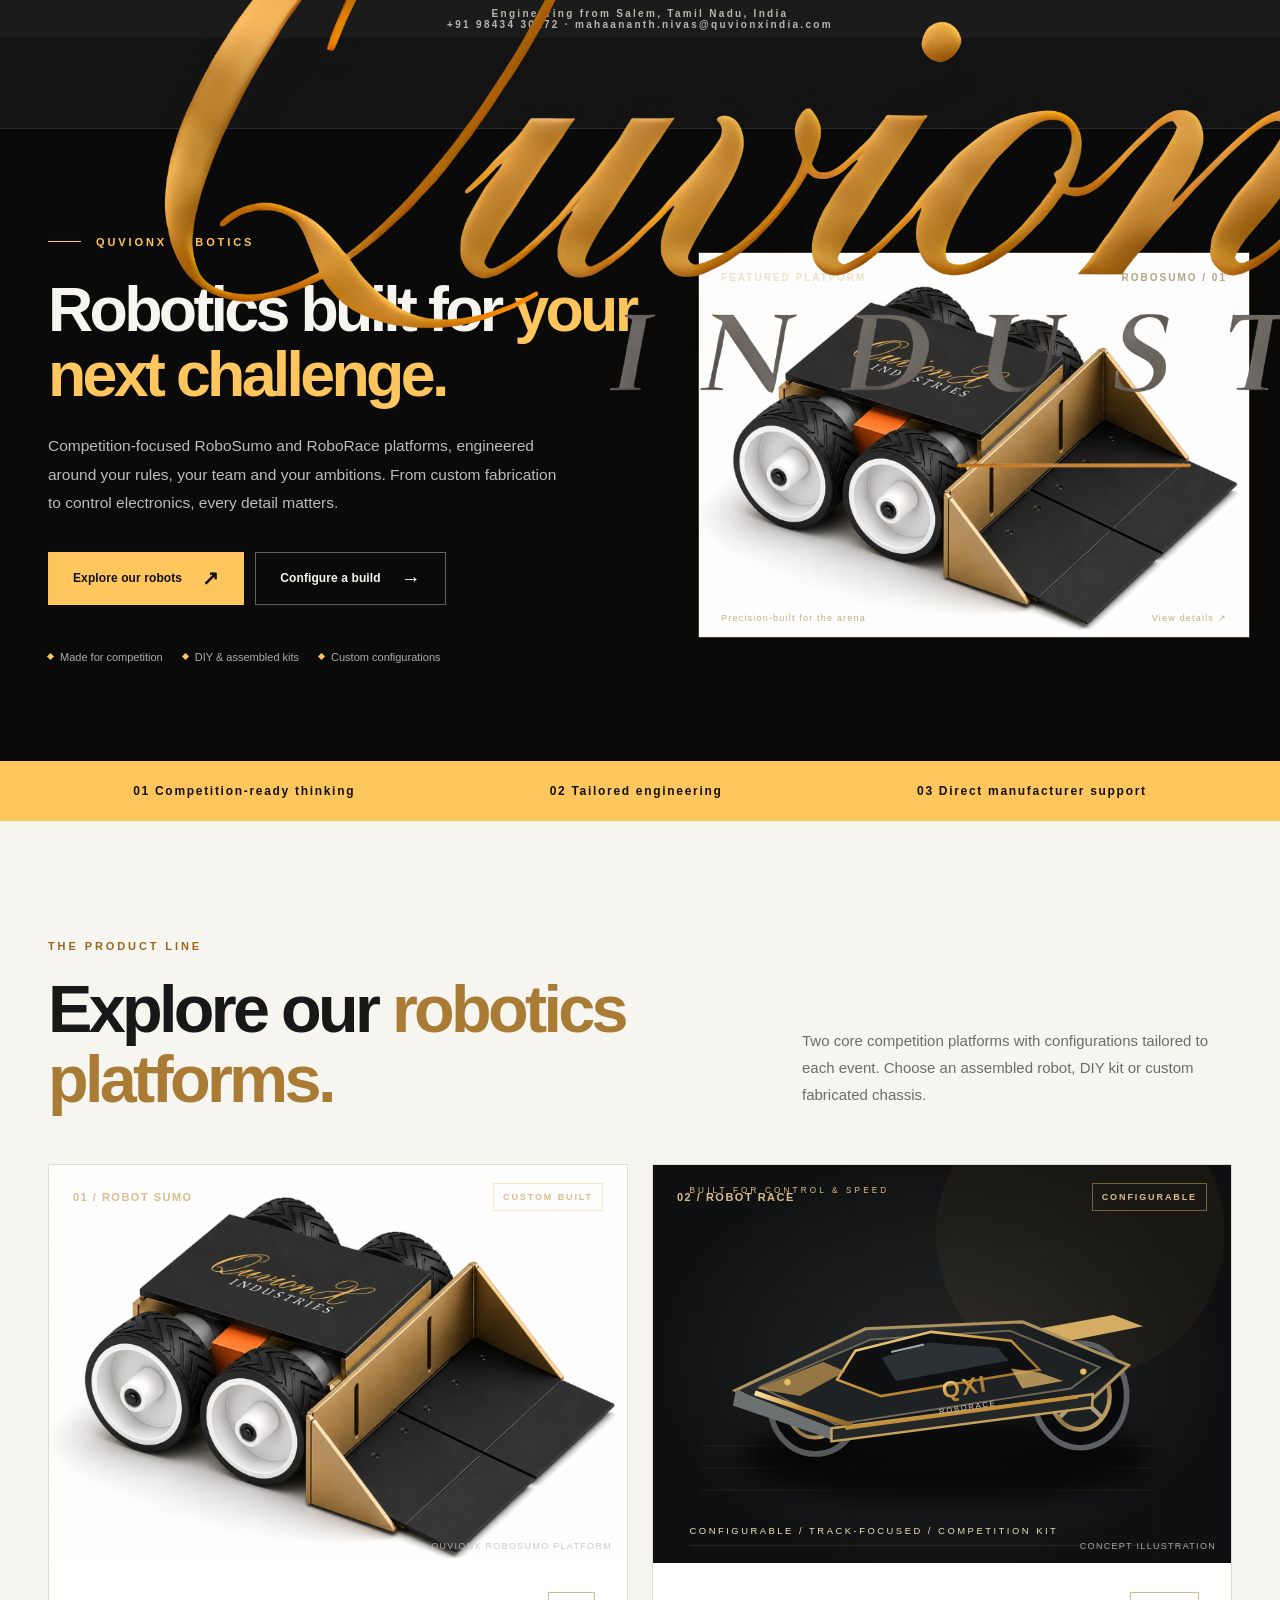
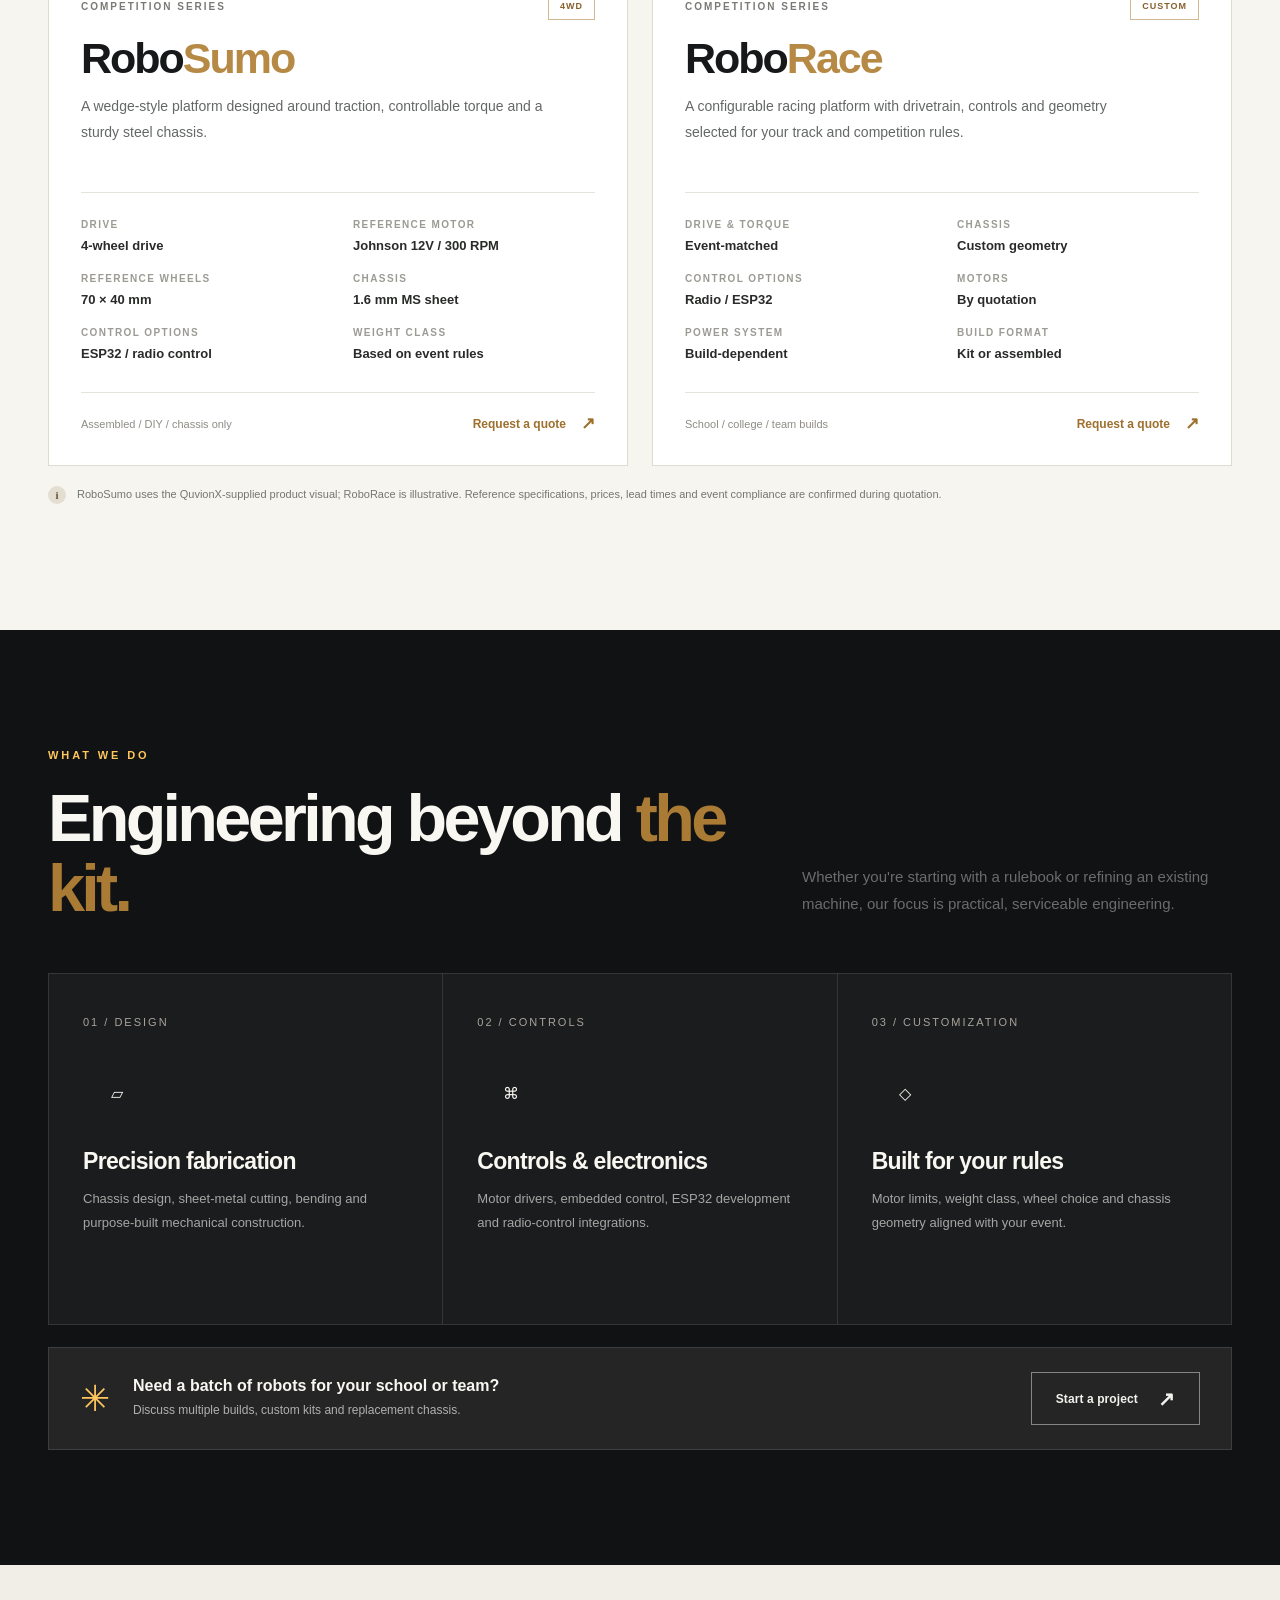
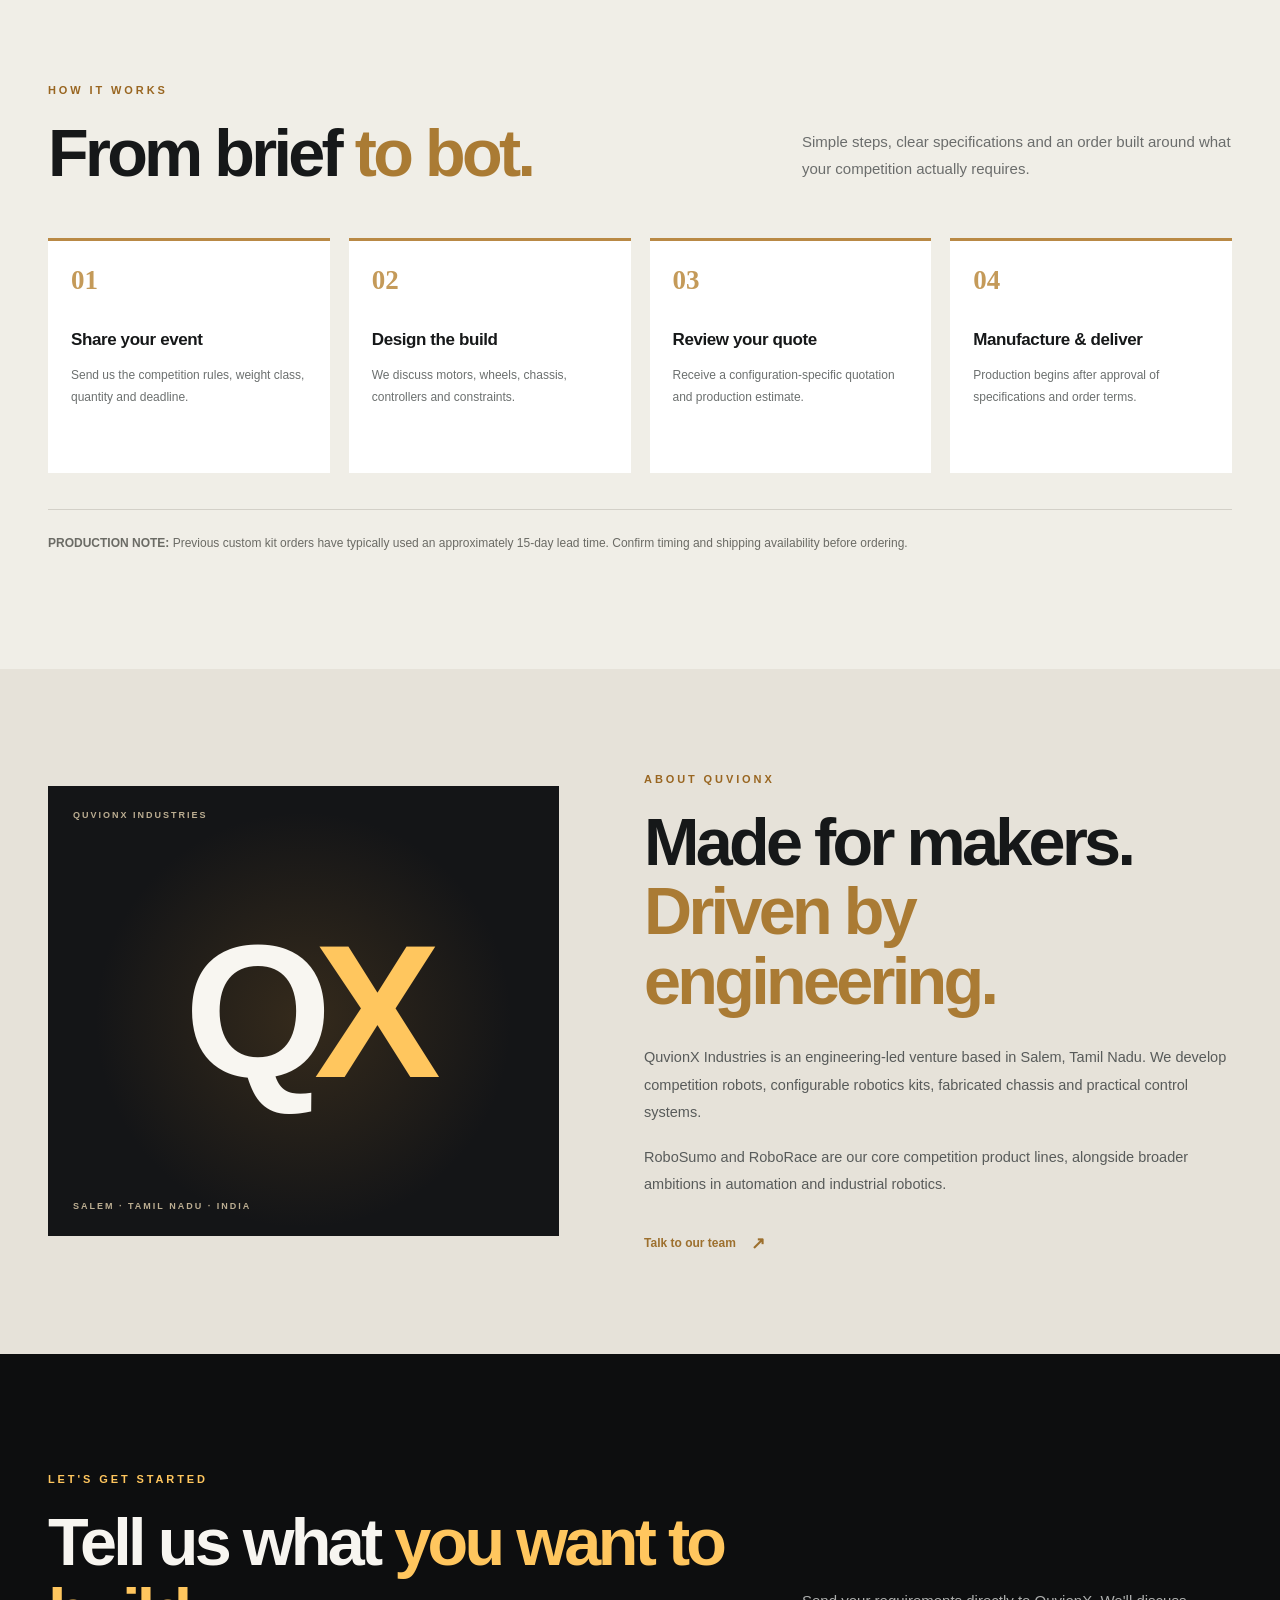
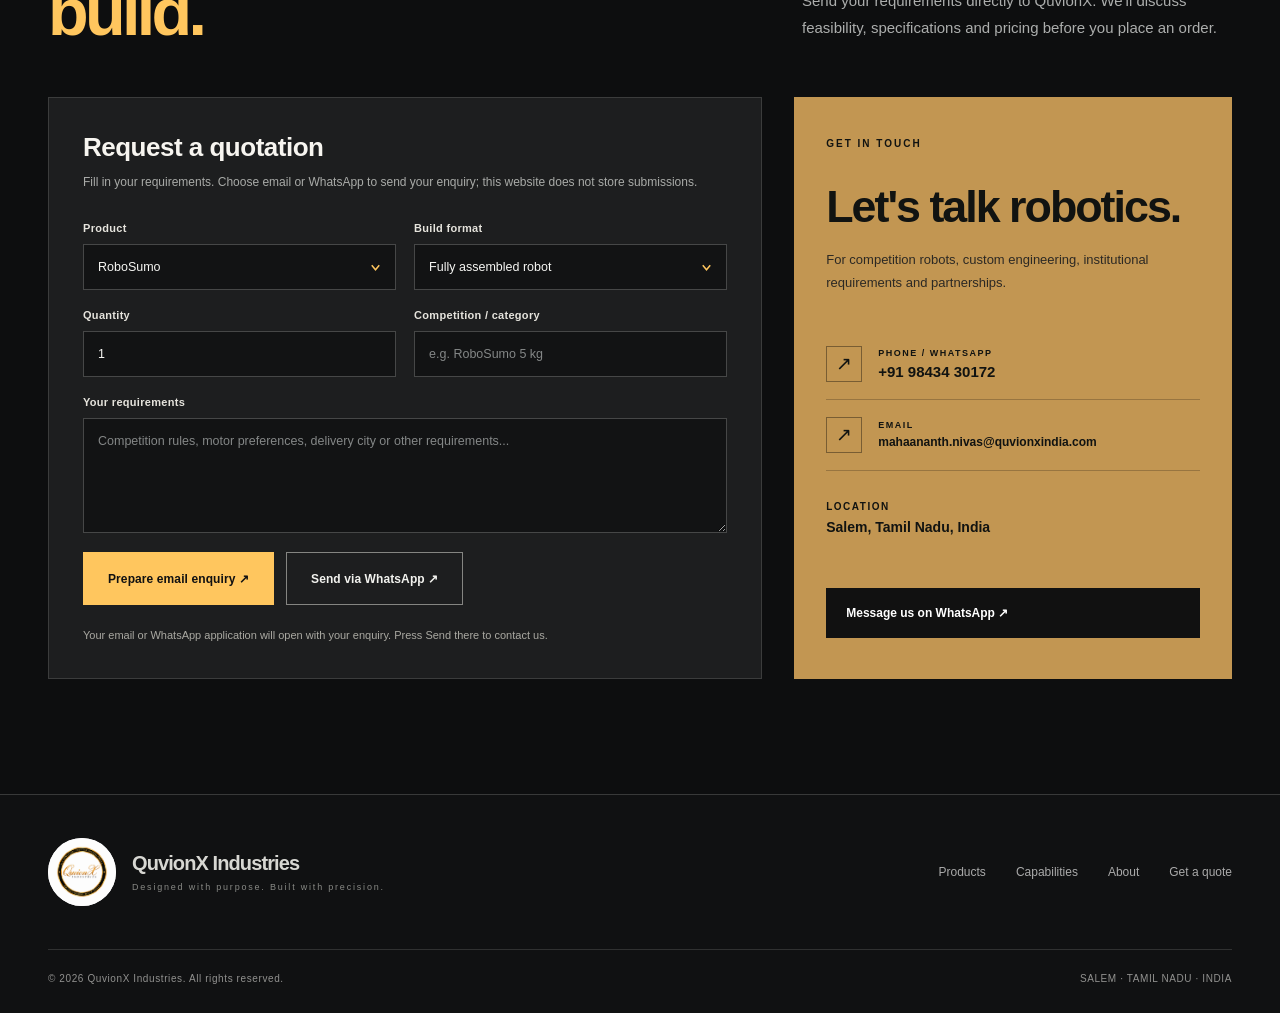
==== commit 771d73e3: "Update print statement from 'Hello' to 'Goodbye'" ====
--- a/index.html
+++ b/index.html
@@ -4,90 +4,39 @@
 <head>
   <meta charset="utf-8">
   <meta name="viewport" content="width=device-width, initial-scale=1">
-  <meta name="theme-color" content="#0a0a0b">
-  <meta name="description" content="QuvionX Industries, Salem, India. Custom RoboSumo and RoboRace competition robots, DIY robotics kits, precision chassis fabrication and team builds. Request a quotation.">
-  <meta name="robots" content="index, follow">
+  <meta name="theme-color" content="#111215">
+  <meta name="description" content="QuvionX Industries in Salem, India engineers RoboSumo and RoboRace robots, DIY kits, precision chassis and custom competition builds. Request a quotation.">
   <link rel="canonical" href="https://quvionxindia.com/">
   <meta property="og:type" content="website">
+  <meta property="og:title" content="QuvionX Industries | Competition Robotics & Custom Builds">
+  <meta property="og:description" content="RoboSumo. RoboRace. Engineering-led competition robots and custom fabrication from Salem, India.">
   <meta property="og:url" content="https://quvionxindia.com/">
-  <meta property="og:title" content="QuvionX Industries | Competition Robotics, Engineered">
-  <meta property="og:description" content="RoboSumo. RoboRace. Custom competition-ready robotics and precision fabrication from Salem, India.">
   <meta property="og:image" content="https://quvionxindia.com/assets/quvionx-official-logo.png">
-  <meta property="og:image:alt" content="Official QuvionX Industries emblem">
   <meta name="twitter:card" content="summary">
-  <title>QuvionX Industries | Competition Robotics, Engineered</title>
+  <title>QuvionX Industries | Competition Robotics & Custom Builds</title>
   <link rel="icon" type="image/png" href="assets/quvionx-official-logo.png">
-  <link rel="preload" as="image" href="assets/robosumo-real.jpg" fetchpriority="high">
+  <link rel="preload" as="image" href="assets/robosumo-real.jpg">
   <link rel="stylesheet" href="styles.css">
-
-  <!-- November 2026 visual updates: exact QuvionX wordmark and real RoboSumo photograph. -->
-  <style>
-    .brand-wordmark {
-      display: block;
-      width: 212px;
-      height: 72px;
-      object-fit: contain;
-      object-position: left center;
-    }
-    .hero-art { background: #f7f6f3; }
-    .hero-art .robosumo-photo {
-      display: block;
-      width: 100%;
-      height: auto;
-    }
-    .hero-art-tag { color: #4b391f; }
-    .hero-art-tag-right { color: #67563e; }
-    .hero-art-footer { color: #574c3b; }
-    #robosumo .product-media { background: #f7f6f3; }
-    #robosumo .product-media .robosumo-photo {
-      object-fit: contain;
-      aspect-ratio: 920 / 635;
-    }
-    #robosumo .product-media-heading { color: #5d4a2f; }
-    #robosumo .mini-chip {
-      border-color: rgba(114, 85, 43, .5);
-      color: #6c512c;
-    }
-    #robosumo .visual-note { color: #675b48; }
-    .topline a {
-      color: #e4c486;
-      text-decoration: none;
-      overflow-wrap: anywhere;
-    }
-    .topline a:hover {
-      text-decoration: underline;
-      text-underline-offset: 3px;
-    }
-    @media (max-width: 990px) {
-      .brand-wordmark { width: 188px; height: 64px; }
-    }
-    @media (max-width: 720px) {
-      .topline { gap: 6px 10px; flex-wrap: wrap; }
-      .brand-wordmark { width: 184px; height: 62px; }
-    }
-    @media (max-width: 390px) {
-      .brand-wordmark { width: 168px; height: 57px; }
-    }
-  </style>
-
   <script src="script.js" defer></script>
-  <script type="application/ld+json">{"@context":"https://schema.org","@type":"Organization","name":"QuvionX Industries","url":"https://quvionxindia.com/","logo":"https://quvionxindia.com/assets/quvionx-official-logo.png","description":"Custom competition robots, robotics kits and fabrication","address":{"@type":"PostalAddress","addressLocality":"Salem","addressRegion":"Tamil Nadu","addressCountry":"IN"},"telephone":"+91 98434 30172","email":"mahaananth.nivas@quvionxindia.com"}</script>
+  <script type="application/ld+json">{"@context":"https://schema.org","@type":"Organization","name":"QuvionX Industries","url":"https://quvionxindia.com/","logo":"https://quvionxindia.com/assets/quvionx-official-logo.png","telephone":"+919843430172","email":"mahaananth.nivas@quvionxindia.com","address":{"@type":"PostalAddress","addressLocality":"Salem","addressRegion":"Tamil Nadu","addressCountry":"IN"}}</script>
 </head>
 <body>
   <a class="skip-link" href="#main">Skip to content</a>
 
   <div class="topline">
-    <span class="topline-marker"></span>
-    <span>PRECISION ROBOTICS · SALEM, INDIA</span>
-    <span class="topline-break">/</span>
-    <a href="tel:+919843430172">+91 98434 30172</a>
-    <span class="topline-break">/</span>
-    <a href="mailto:mahaananth.nivas@quvionxindia.com">mahaananth.nivas@quvionxindia.com</a>
+    <div class="container topline-inner">
+      <span class="topline-location">Engineering from Salem, Tamil Nadu, India</span>
+      <div class="topline-contact">
+        <a href="tel:+919843430172">+91 98434 30172</a>
+        <span aria-hidden="true">·</span>
+        <a class="topline-email" href="mailto:mahaananth.nivas@quvionxindia.com">mahaananth.nivas@quvionxindia.com</a>
+      </div>
+    </div>
   </div>
 
   <header class="site-header" id="top">
     <div class="container nav-shell">
-      <a class="brand" href="#top" aria-label="QuvionX Industries — home">
+      <a class="brand" href="#top" aria-label="QuvionX Industries, homepage">
         <img class="brand-wordmark" src="assets/quvionx-wordmark.png" alt="QuvionX Industries" width="2047" height="844">
       </a>
       <button class="menu-toggle" type="button" aria-label="Open navigation" aria-expanded="false" aria-controls="nav-links">
@@ -97,7 +46,7 @@
         <a href="#products">Products</a>
         <a href="#capabilities">Capabilities</a>
         <a href="#process">Our Process</a>
-        <a href="#about">About</a>
+        <a href="#about">About Us</a>
         <a href="#contact">Contact</a>
       </nav>
       <a class="nav-cta" href="#configure">Request a quote <span aria-hidden="true">↗</span></a>
@@ -106,297 +55,159 @@
 
   <main id="main">
     <section class="hero" aria-labelledby="hero-heading">
-      <div class="hero-sheen" aria-hidden="true"></div>
       <div class="container hero-layout">
         <div class="hero-copy">
-          <div class="eyebrow"><span class="eyebrow-line"></span> INTRODUCING QUVIONX COMPETITION SYSTEMS</div>
-          <h1 id="hero-heading">BUILT TO <em>COMPETE.</em><br>ENGINEERED TO<br><span class="outline-word">EVOLVE.</span></h1>
-          <p>Purpose-built RoboSumo and RoboRace platforms for teams who take engineering seriously. From precision-cut chassis to tailored electronics, we turn your competition requirements into a real machine.</p>
+          <span class="eyebrow"><span class="eyebrow-line"></span> QUVIONX ROBOTICS</span>
+          <h1 id="hero-heading">Robotics built for <em>your next challenge.</em></h1>
+          <p>Competition-focused RoboSumo and RoboRace platforms, engineered around your rules, your team and your ambitions. From custom fabrication to control electronics, every detail matters.</p>
           <div class="hero-actions">
-            <a class="btn btn-gold" href="#products">Explore the robots <span aria-hidden="true">↗</span></a>
-            <a class="btn btn-ghost" href="#configure">Configure your build <span aria-hidden="true">↗</span></a>
+            <a class="btn btn-gold" href="#products">Explore our robots <span aria-hidden="true">↗</span></a>
+            <a class="btn btn-ghost" href="#configure">Configure a build <span aria-hidden="true">→</span></a>
           </div>
           <div class="hero-micro">
-            <span><i class="micro-dot"></i> Custom-built systems</span>
+            <span><i class="micro-dot"></i> Made for competition</span>
             <span><i class="micro-dot"></i> DIY &amp; assembled kits</span>
-            <span><i class="micro-dot"></i> Salem, Tamil Nadu</span>
+            <span><i class="micro-dot"></i> Custom configurations</span>
           </div>
         </div>
-
         <div class="hero-art">
-          <div class="hero-art-tag">
-            <span class="live-dot"></span> THE ROBOSUMO PLATFORM
-            <span class="hero-art-tag-right">QXI / 01</span>
-          </div>
-          <img class="robosumo-photo" src="assets/robosumo-real.jpg" alt="QuvionX Industries four-wheel-drive RoboSumo wedge robot" width="1600" height="1117" fetchpriority="high">
-          <div class="hero-art-footer">
-            <span>TACTICAL DESIGN / PRACTICAL ENGINEERING</span>
-            <span>01 — 02</span>
-          </div>
-        </div>
-      </div>
-      <div class="hero-index container">
-        <span>01 / ROBOTICS SYSTEMS</span>
-        <span>SCROLL TO EXPLORE <span aria-hidden="true">↓</span></span>
-      </div>
-    </section>
-
-    <section class="statement-band" aria-label="Company focus">
+          <div class="hero-art-tag"><span>FEATURED PLATFORM</span><span class="hero-art-tag-right">ROBOSUMO / 01</span></div>
+          <img class="robosumo-photo" src="assets/robosumo-real.jpg" alt="QuvionX four-wheel-drive RoboSumo competition wedge robot" width="1600" height="1117" fetchpriority="high">
+          <div class="hero-art-footer"><span>Precision-built for the arena</span><a href="#robosumo">View details ↗</a></div>
+        </div>
+      </div>
+    </section>
+
+    <section class="statement-band" aria-label="What we offer">
       <div class="container statement-grid">
-        <span>COMPETITION-DRIVEN</span>
-        <span class="statement-separator">✳</span>
-        <span>ENGINEERED IN INDIA</span>
-        <span class="statement-separator">✳</span>
-        <span>BUILT TO YOUR SPECIFICATION</span>
+        <span><b>01</b> Competition-ready thinking</span>
+        <span><b>02</b> Tailored engineering</span>
+        <span><b>03</b> Direct manufacturer support</span>
       </div>
     </section>
 
     <section class="section products-section" id="products" aria-labelledby="products-heading">
       <div class="container">
         <div class="section-intro">
-          <div>
-            <span class="section-kicker">01 / THE PLATFORMS</span>
-            <h2 id="products-heading">YOUR ROBOT.<br><span>YOUR ARENA.</span></h2>
-          </div>
-          <p>Two distinct platforms. A single engineering principle: build for the competition you actually face. Exact configurations and component choices are finalized with each order.</p>
-        </div>
-
+          <div><span class="section-kicker">THE PRODUCT LINE</span><h2 id="products-heading">Explore our <span>robotics platforms.</span></h2></div>
+          <p>Two core competition platforms with configurations tailored to each event. Choose an assembled robot, DIY kit or custom fabricated chassis.</p>
+        </div>
         <div class="products-grid">
           <article class="product-card" id="robosumo">
             <div class="product-media">
-              <div class="product-media-heading">
-                <span>QXI — 01</span>
-                <span class="mini-chip">ROBOT SUMO</span>
-              </div>
-              <img loading="lazy" class="robosumo-photo" src="assets/robosumo-real.jpg" alt="QuvionX Industries RoboSumo four-wheel-drive wedge robot" width="1600" height="1117">
-              <div class="visual-note">QUVIONX ROBOSUMO PLATFORM</div>
+              <div class="product-media-heading"><span>01 / ROBOT SUMO</span><span class="mini-chip">CUSTOM BUILT</span></div>
+              <img class="robosumo-photo" loading="lazy" src="assets/robosumo-real.jpg" alt="QuvionX Industries RoboSumo competition bot" width="1600" height="1117">
+              <span class="visual-note">QUVIONX ROBOSUMO PLATFORM</span>
             </div>
             <div class="product-body">
-              <div class="card-topline">
-                <span>COMPETITION SERIES</span>
-                <span class="chip-outline">CUSTOM BUILT</span>
-              </div>
+              <div class="card-topline"><span>COMPETITION SERIES</span><span class="chip-outline">4WD</span></div>
               <h3>Robo<span>Sumo</span></h3>
-              <p>A hard-hitting wedge-style platform built around a robust steel chassis, traction and controllable torque.</p>
+              <p>A wedge-style platform designed around traction, controllable torque and a sturdy steel chassis.</p>
               <div class="spec-grid">
-                <div><small>DRIVE PLATFORM</small><b>4WD / 4 motors</b></div>
+                <div><small>DRIVE</small><b>4-wheel drive</b></div>
                 <div><small>REFERENCE MOTOR</small><b>Johnson 12V / 300 RPM</b></div>
                 <div><small>REFERENCE WHEELS</small><b>70 × 40 mm</b></div>
-                <div><small>FABRICATION</small><b>1.6 mm MS sheet chassis</b></div>
+                <div><small>CHASSIS</small><b>1.6 mm MS sheet</b></div>
                 <div><small>CONTROL OPTIONS</small><b>ESP32 / radio control</b></div>
-                <div><small>WEIGHT CLASS</small><b>Specify event requirements</b></div>
+                <div><small>WEIGHT CLASS</small><b>Based on event rules</b></div>
               </div>
-              <div class="product-foot">
-                <span>Assembled / DIY / custom chassis</span>
-                <a href="#configure" data-product="RoboSumo" class="text-link choose-product">Discuss your build <span aria-hidden="true">↗</span></a>
-              </div>
+              <div class="product-foot"><span>Assembled / DIY / chassis only</span><a class="text-link choose-product" href="#configure" data-product="RoboSumo">Request a quote <span aria-hidden="true">↗</span></a></div>
             </div>
           </article>
-
           <article class="product-card" id="roborace">
-            <div class="product-media">
-              <div class="product-media-heading">
-                <span>QXI — 02</span>
-                <span class="mini-chip">ROBOT RACE</span>
-              </div>
-              <img loading="lazy" src="assets/roborace.svg" alt="Concept illustration of a low-profile QuvionX RoboRace racing robot" width="920" height="680">
-              <div class="visual-note">ILLUSTRATIVE PRODUCT VISUAL</div>
+            <div class="product-media product-media-dark">
+              <div class="product-media-heading"><span>02 / ROBOT RACE</span><span class="mini-chip">CONFIGURABLE</span></div>
+              <img loading="lazy" src="assets/roborace.svg" alt="Illustration of a configurable QuvionX RoboRace robot" width="920" height="680">
+              <span class="visual-note">CONCEPT ILLUSTRATION</span>
             </div>
             <div class="product-body">
-              <div class="card-topline">
-                <span>COMPETITION SERIES</span>
-                <span class="chip-outline">CONFIGURABLE</span>
-              </div>
+              <div class="card-topline"><span>COMPETITION SERIES</span><span class="chip-outline">CUSTOM</span></div>
               <h3>Robo<span>Race</span></h3>
-              <p>A configurable mobile robot platform for racing challenges, with drivetrain and control choices matched to your track and event regulations.</p>
+              <p>A configurable racing platform with drivetrain, controls and geometry selected for your track and competition rules.</p>
               <div class="spec-grid">
                 <div><small>DRIVE &amp; TORQUE</small><b>Event-matched</b></div>
                 <div><small>CHASSIS</small><b>Custom geometry</b></div>
-                <div><small>CONTROLS</small><b>Radio / ESP32 options</b></div>
-                <div><small>MOTOR CHOICES</small><b>By quotation</b></div>
+                <div><small>CONTROL OPTIONS</small><b>Radio / ESP32</b></div>
+                <div><small>MOTORS</small><b>By quotation</b></div>
                 <div><small>POWER SYSTEM</small><b>Build-dependent</b></div>
-                <div><small>BUILD OPTIONS</small><b>Kit or assembled</b></div>
+                <div><small>BUILD FORMAT</small><b>Kit or assembled</b></div>
               </div>
-              <div class="product-foot">
-                <span>School / college / team builds</span>
-                <a href="#configure" data-product="RoboRace" class="text-link choose-product">Discuss your build <span aria-hidden="true">↗</span></a>
-              </div>
+              <div class="product-foot"><span>School / college / team builds</span><a class="text-link choose-product" href="#configure" data-product="RoboRace">Request a quote <span aria-hidden="true">↗</span></a></div>
             </div>
           </article>
         </div>
-        <div class="product-disclaimer">
-          <span class="info-icon">i</span>
-          RoboSumo imagery is provided by QuvionX; RoboRace imagery remains illustrative. Reference specifications, components, competition compliance, prices and build times are confirmed against each event's rules and your quotation.
-        </div>
+        <p class="product-disclaimer"><span class="info-icon">i</span> RoboSumo uses the QuvionX-supplied product visual; RoboRace is illustrative. Reference specifications, prices, lead times and event compliance are confirmed during quotation.</p>
       </div>
     </section>
 
     <section class="section capabilities-section" id="capabilities" aria-labelledby="capabilities-heading">
       <div class="container">
-        <div class="section-intro on-dark">
-          <div>
-            <span class="section-kicker">02 / THE DIFFERENCE</span>
-            <h2 id="capabilities-heading">MORE THAN<br><span>A KIT.</span></h2>
-          </div>
-          <p>Robotics is not just assembling parts. It's knowing which trade-offs matter — strength, weight, serviceability and control.</p>
+        <div class="section-intro">
+          <div><span class="section-kicker">WHAT WE DO</span><h2 id="capabilities-heading">Engineering beyond <span>the kit.</span></h2></div>
+          <p>Whether you're starting with a rulebook or refining an existing machine, our focus is practical, serviceable engineering.</p>
         </div>
         <div class="capabilities-grid">
-          <article class="capability-card">
-            <span class="cap-index">01</span>
-            <div class="cap-icon" aria-hidden="true">
-              <svg viewBox="0 0 48 48"><path d="M8 19L24 10l16 9-16 9L8 19ZM8 19v13l16 9 16-9V19M24 28v13"/></svg>
-            </div>
-            <h3>Precision Fabrication</h3>
-            <p>Sheet-metal chassis design, laser cutting, bending and fit-for-purpose mechanical construction.</p>
-          </article>
-          <article class="capability-card">
-            <span class="cap-index">02</span>
-            <div class="cap-icon" aria-hidden="true">
-              <svg viewBox="0 0 48 48"><rect x="12" y="12" width="24" height="24" rx="4"/><rect x="19" y="19" width="10" height="10" rx="1"/><path d="M17 5v7M24 5v7M31 5v7M17 36v7M24 36v7M31 36v7M5 17h7M5 24h7M5 31h7M36 17h7M36 24h7M36 31h7"/></svg>
-            </div>
-            <h3>Control &amp; Electronics</h3>
-            <p>Motor control, ESP32-based development and remote-control integrations chosen for each application.</p>
-          </article>
-          <article class="capability-card">
-            <span class="cap-index">03</span>
-            <div class="cap-icon" aria-hidden="true">
-              <svg viewBox="0 0 48 48"><path d="M11 10h26v7H11zM11 31h26v7H11zM24 17v14M11 24h26"/><circle cx="24" cy="24" r="5"/></svg>
-            </div>
-            <h3>Built Around Your Rules</h3>
-            <p>Adjustments for event weight classes, motor rules, controls, wheels and chassis constraints, subject to validation.</p>
-          </article>
-        </div>
-        <div class="custom-line">
-          <span class="star">✳</span>
-          <div>
-            <strong>Need a team batch or a special chassis?</strong>
-            <p>Discuss custom fabrication, replacement chassis or multiple identical builds for your institution.</p>
-          </div>
-          <a href="#configure" class="btn btn-outline-light">Start a project <span aria-hidden="true">↗</span></a>
-        </div>
+          <article class="capability-card"><span class="cap-index">01 / DESIGN</span><div class="cap-icon" aria-hidden="true">▱</div><h3>Precision fabrication</h3><p>Chassis design, sheet-metal cutting, bending and purpose-built mechanical construction.</p></article>
+          <article class="capability-card"><span class="cap-index">02 / CONTROLS</span><div class="cap-icon" aria-hidden="true">⌘</div><h3>Controls &amp; electronics</h3><p>Motor drivers, embedded control, ESP32 development and radio-control integrations.</p></article>
+          <article class="capability-card"><span class="cap-index">03 / CUSTOMIZATION</span><div class="cap-icon" aria-hidden="true">◇</div><h3>Built for your rules</h3><p>Motor limits, weight class, wheel choice and chassis geometry aligned with your event.</p></article>
+        </div>
+        <div class="custom-line"><span class="star" aria-hidden="true">✳</span><div><strong>Need a batch of robots for your school or team?</strong><p>Discuss multiple builds, custom kits and replacement chassis.</p></div><a href="#configure" class="btn btn-outline-light">Start a project <span aria-hidden="true">↗</span></a></div>
       </div>
     </section>
 
     <section class="section process-section" id="process" aria-labelledby="process-heading">
       <div class="container">
-        <div class="section-intro">
-          <div>
-            <span class="section-kicker">03 / HOW WE WORK</span>
-            <h2 id="process-heading">FROM BRIEF<br><span>TO BOT.</span></h2>
-          </div>
-          <p>Designed for build-to-order projects, so you pay for a robot specified to your needs — not a generic, one-size-fits-all configuration.</p>
-        </div>
+        <div class="section-intro"><div><span class="section-kicker">HOW IT WORKS</span><h2 id="process-heading">From brief <span>to bot.</span></h2></div><p>Simple steps, clear specifications and an order built around what your competition actually requires.</p></div>
         <div class="process-grid">
-          <article>
-            <span class="process-count">01</span>
-            <h3>Share your event</h3>
-            <p>Tell us the competition, rulebook, weight class, quantity and deadline.</p>
-          </article>
-          <article>
-            <span class="process-count">02</span>
-            <h3>Define the build</h3>
-            <p>We discuss chassis, motor, wheels, power, control and any constraints.</p>
-          </article>
-          <article>
-            <span class="process-count">03</span>
-            <h3>Review the quote</h3>
-            <p>Receive a configuration-specific quotation and estimated production lead time.</p>
-          </article>
-          <article>
-            <span class="process-count">04</span>
-            <h3>Build &amp; deliver</h3>
-            <p>Production and delivery proceed after specifications and order terms are agreed.</p>
-          </article>
-        </div>
-        <p class="leadtime-note"><span>PRODUCTION NOTE</span> Our custom kit workflow has historically used an approximately 15-day lead time. Confirm current scheduling, material availability and shipping before placing an order.</p>
+          <article><span class="process-count">01</span><h3>Share your event</h3><p>Send us the competition rules, weight class, quantity and deadline.</p></article>
+          <article><span class="process-count">02</span><h3>Design the build</h3><p>We discuss motors, wheels, chassis, controllers and constraints.</p></article>
+          <article><span class="process-count">03</span><h3>Review your quote</h3><p>Receive a configuration-specific quotation and production estimate.</p></article>
+          <article><span class="process-count">04</span><h3>Manufacture &amp; deliver</h3><p>Production begins after approval of specifications and order terms.</p></article>
+        </div>
+        <p class="leadtime-note"><strong>PRODUCTION NOTE:</strong> Previous custom kit orders have typically used an approximately 15-day lead time. Confirm timing and shipping availability before ordering.</p>
       </div>
     </section>
 
     <section class="about-section" id="about" aria-labelledby="about-heading">
       <div class="container about-grid">
-        <div class="about-graphic">
-          <div class="orbit orbit-one"></div>
-          <div class="orbit orbit-two"></div>
-          <span class="about-graphic-label">QUVIONX / ENGINEERING DIVISION</span>
-          <strong>Q<span>X</span></strong>
-          <small>SALEM · TAMIL NADU · INDIA</small>
-        </div>
-        <div class="about-copy">
-          <span class="section-kicker">04 / WHO WE ARE</span>
-          <h2 id="about-heading">SMALL DETAILS.<br><span>BIG AMBITION.</span></h2>
-          <p>QuvionX Industries is an engineering-led venture based in Salem, Tamil Nadu. Our robotics work focuses on competition platforms, configurable kits, fabrication and practical control systems.</p>
-          <p>We believe strong products begin with the right specification, careful component choices and disciplined execution. Today, RoboSumo and RoboRace are core product lines as we develop broader automation and robotics capabilities.</p>
-          <a href="#contact" class="text-link">Get in touch <span aria-hidden="true">↗</span></a>
-        </div>
+        <div class="about-graphic"><span class="about-graphic-label">QUVIONX INDUSTRIES</span><strong>Q<span>X</span></strong><small>SALEM · TAMIL NADU · INDIA</small></div>
+        <div class="about-copy"><span class="section-kicker">ABOUT QUVIONX</span><h2 id="about-heading">Made for makers. <span>Driven by engineering.</span></h2><p>QuvionX Industries is an engineering-led venture based in Salem, Tamil Nadu. We develop competition robots, configurable robotics kits, fabricated chassis and practical control systems.</p><p>RoboSumo and RoboRace are our core competition product lines, alongside broader ambitions in automation and industrial robotics.</p><a class="text-link" href="#contact">Talk to our team <span aria-hidden="true">↗</span></a></div>
       </div>
     </section>
 
     <section class="section enquiry-section" id="configure" aria-labelledby="configure-heading">
       <div class="container">
-        <div class="section-intro on-dark">
-          <div>
-            <span class="section-kicker">05 / START YOUR BUILD</span>
-            <h2 id="configure-heading">LET'S BUILD<br><span>SOMETHING REAL.</span></h2>
-          </div>
-          <p>Choose your starting point and send a project brief. We'll discuss feasibility, specifications and pricing before anything is ordered.</p>
-        </div>
+        <div class="section-intro on-dark"><div><span class="section-kicker">LET'S GET STARTED</span><h2 id="configure-heading">Tell us what <span>you want to build.</span></h2></div><p>Send your requirements directly to QuvionX. We'll discuss feasibility, specifications and pricing before you place an order.</p></div>
         <div class="enquiry-grid">
           <form class="quote-form" id="quote-form">
             <h3>Request a quotation</h3>
-            <p class="form-sub">No account needed. The form prepares an email or WhatsApp message — nothing is stored on this website.</p>
+            <p class="form-sub">Fill in your requirements. Choose email or WhatsApp to send your enquiry; this website does not store submissions.</p>
             <div class="form-row">
               <label>Product
                 <select id="product" name="product" required>
-                  <option value="RoboSumo">RoboSumo</option>
-                  <option value="RoboRace">RoboRace</option>
-                  <option value="Custom robotics / fabrication">Custom robotics / fabrication</option>
-                  <option value="Institutional / team order">Institutional / team order</option>
+                  <option value="RoboSumo">RoboSumo</option><option value="RoboRace">RoboRace</option><option value="Custom robotics / fabrication">Custom robotics / fabrication</option><option value="Institutional / team order">Institutional / team order</option>
                 </select>
               </label>
               <label>Build format
                 <select id="format" name="format" required>
-                  <option value="Fully assembled robot">Fully assembled robot</option>
-                  <option value="DIY robotics kit">DIY robotics kit</option>
-                  <option value="Chassis / fabrication only">Chassis / fabrication only</option>
-                  <option value="Discuss my options">Discuss my options</option>
+                  <option value="Fully assembled robot">Fully assembled robot</option><option value="DIY robotics kit">DIY robotics kit</option><option value="Chassis / fabrication only">Chassis / fabrication only</option><option value="Discuss my options">Discuss my options</option>
                 </select>
               </label>
             </div>
             <div class="form-row">
-              <label>Quantity
-                <input id="quantity" name="quantity" type="number" min="1" max="1000" value="1" required>
-              </label>
-              <label>Competition / category
-                <input id="event" name="event" type="text" maxlength="100" placeholder="e.g. RoboSumo 5 kg">
-              </label>
-            </div>
-            <label>Your requirements
-              <textarea id="requirements" name="requirements" maxlength="900" rows="4" placeholder="Competition rules, motor preferences, control type, delivery city, or other requirements..."></textarea>
-            </label>
-            <div class="form-actions">
-              <button type="submit" class="btn btn-gold">Prepare email enquiry <span aria-hidden="true">↗</span></button>
-              <button type="button" id="whatsapp-quote" class="btn btn-outline-light">Send via WhatsApp <span aria-hidden="true">↗</span></button>
-            </div>
-            <p class="form-note" id="form-status" role="status" aria-live="polite">Your email or WhatsApp app will open with the completed enquiry. No quotation is generated automatically.</p>
+              <label>Quantity <input id="quantity" name="quantity" type="number" min="1" max="1000" value="1" required></label>
+              <label>Competition / category <input id="event" name="event" type="text" maxlength="100" placeholder="e.g. RoboSumo 5 kg"></label>
+            </div>
+            <label>Your requirements <textarea id="requirements" name="requirements" maxlength="900" rows="4" placeholder="Competition rules, motor preferences, delivery city or other requirements..."></textarea></label>
+            <div class="form-actions"><button class="btn btn-gold" type="submit">Prepare email enquiry ↗</button><button class="btn btn-outline-light" id="whatsapp-quote" type="button">Send via WhatsApp ↗</button></div>
+            <p class="form-note" id="form-status" role="status" aria-live="polite">Your email or WhatsApp application will open with your enquiry. Press Send there to contact us.</p>
           </form>
-
           <aside class="contact-aside" id="contact">
-            <span class="contact-index">DIRECT CONTACT / QUVIONX INDUSTRIES</span>
-            <h3>LET'S TALK<br>ENGINEERING.</h3>
-            <p>Orders, custom projects, partnerships and institutional enquiries.</p>
-            <a class="contact-item" href="tel:+919843430172">
-              <span class="contact-icon">↗</span>
-              <span><small>PHONE / WHATSAPP</small><strong>+91 98434 30172</strong></span>
-            </a>
-            <a class="contact-item" href="mailto:mahaananth.nivas@quvionxindia.com">
-              <span class="contact-icon">↗</span>
-              <span><small>EMAIL</small><strong class="email-text">mahaananth.nivas@quvionxindia.com</strong></span>
-            </a>
-            <div class="location-detail">
-              <span>BASED IN</span>
-              <strong>Salem, Tamil Nadu, India</strong>
-            </div>
-            <a class="whatsapp-link" href="https://wa.me/919843430172?text=Hello%20QuvionX%20Industries%2C%20I%20would%20like%20to%20enquire%20about%20your%20robotics%20products." target="_blank" rel="noopener noreferrer">Message on WhatsApp <span aria-hidden="true">↗</span></a>
+            <span class="contact-index">GET IN TOUCH</span><h3>Let's talk robotics.</h3><p>For competition robots, custom engineering, institutional requirements and partnerships.</p>
+            <a class="contact-item" href="tel:+919843430172"><span class="contact-icon" aria-hidden="true">↗</span><span><small>PHONE / WHATSAPP</small><strong>+91 98434 30172</strong></span></a>
+            <a class="contact-item" href="mailto:mahaananth.nivas@quvionxindia.com"><span class="contact-icon" aria-hidden="true">↗</span><span><small>EMAIL</small><strong class="email-text">mahaananth.nivas@quvionxindia.com</strong></span></a>
+            <div class="location-detail"><span>LOCATION</span><strong>Salem, Tamil Nadu, India</strong></div>
+            <a class="whatsapp-link" href="https://wa.me/919843430172?text=Hello%20QuvionX%20Industries%2C%20I%20would%20like%20to%20enquire%20about%20your%20robotics%20products." target="_blank" rel="noopener noreferrer">Message us on WhatsApp ↗</a>
           </aside>
         </div>
       </div>
@@ -405,24 +216,10 @@
 
   <footer class="site-footer">
     <div class="container footer-main">
-      <div class="footer-brand">
-        <img src="assets/quvionx-official-logo.png" alt="QuvionX Industries official emblem" width="70" height="70">
-        <div>
-          <strong>Quvion<span>X</span> Industries</strong>
-          <small>DESIGNED WITH PURPOSE. BUILT WITH PRECISION.</small>
-        </div>
-      </div>
-      <div class="footer-links">
-        <a href="#products">Products</a>
-        <a href="#capabilities">Capabilities</a>
-        <a href="#about">About</a>
-        <a href="#configure">Get a quote</a>
-      </div>
+      <div class="footer-brand"><img src="assets/quvionx-official-logo.png" alt="Official QuvionX Industries emblem" width="72" height="72"><div><strong>QuvionX Industries</strong><small>Designed with purpose. Built with precision.</small></div></div>
+      <div class="footer-links"><a href="#products">Products</a><a href="#capabilities">Capabilities</a><a href="#about">About</a><a href="#configure">Get a quote</a></div>
     </div>
-    <div class="container footer-bottom">
-      <span>© <span id="year">2026</span> QuvionX Industries. All rights reserved.</span>
-      <span>SALEM / INDIA <span class="footer-divider">·</span> ENGINEERING FIRST</span>
-    </div>
+    <div class="container footer-bottom"><span>© <span id="year">2026</span> QuvionX Industries. All rights reserved.</span><span>SALEM · TAMIL NADU · INDIA</span></div>
   </footer>
 </body>
 </html>
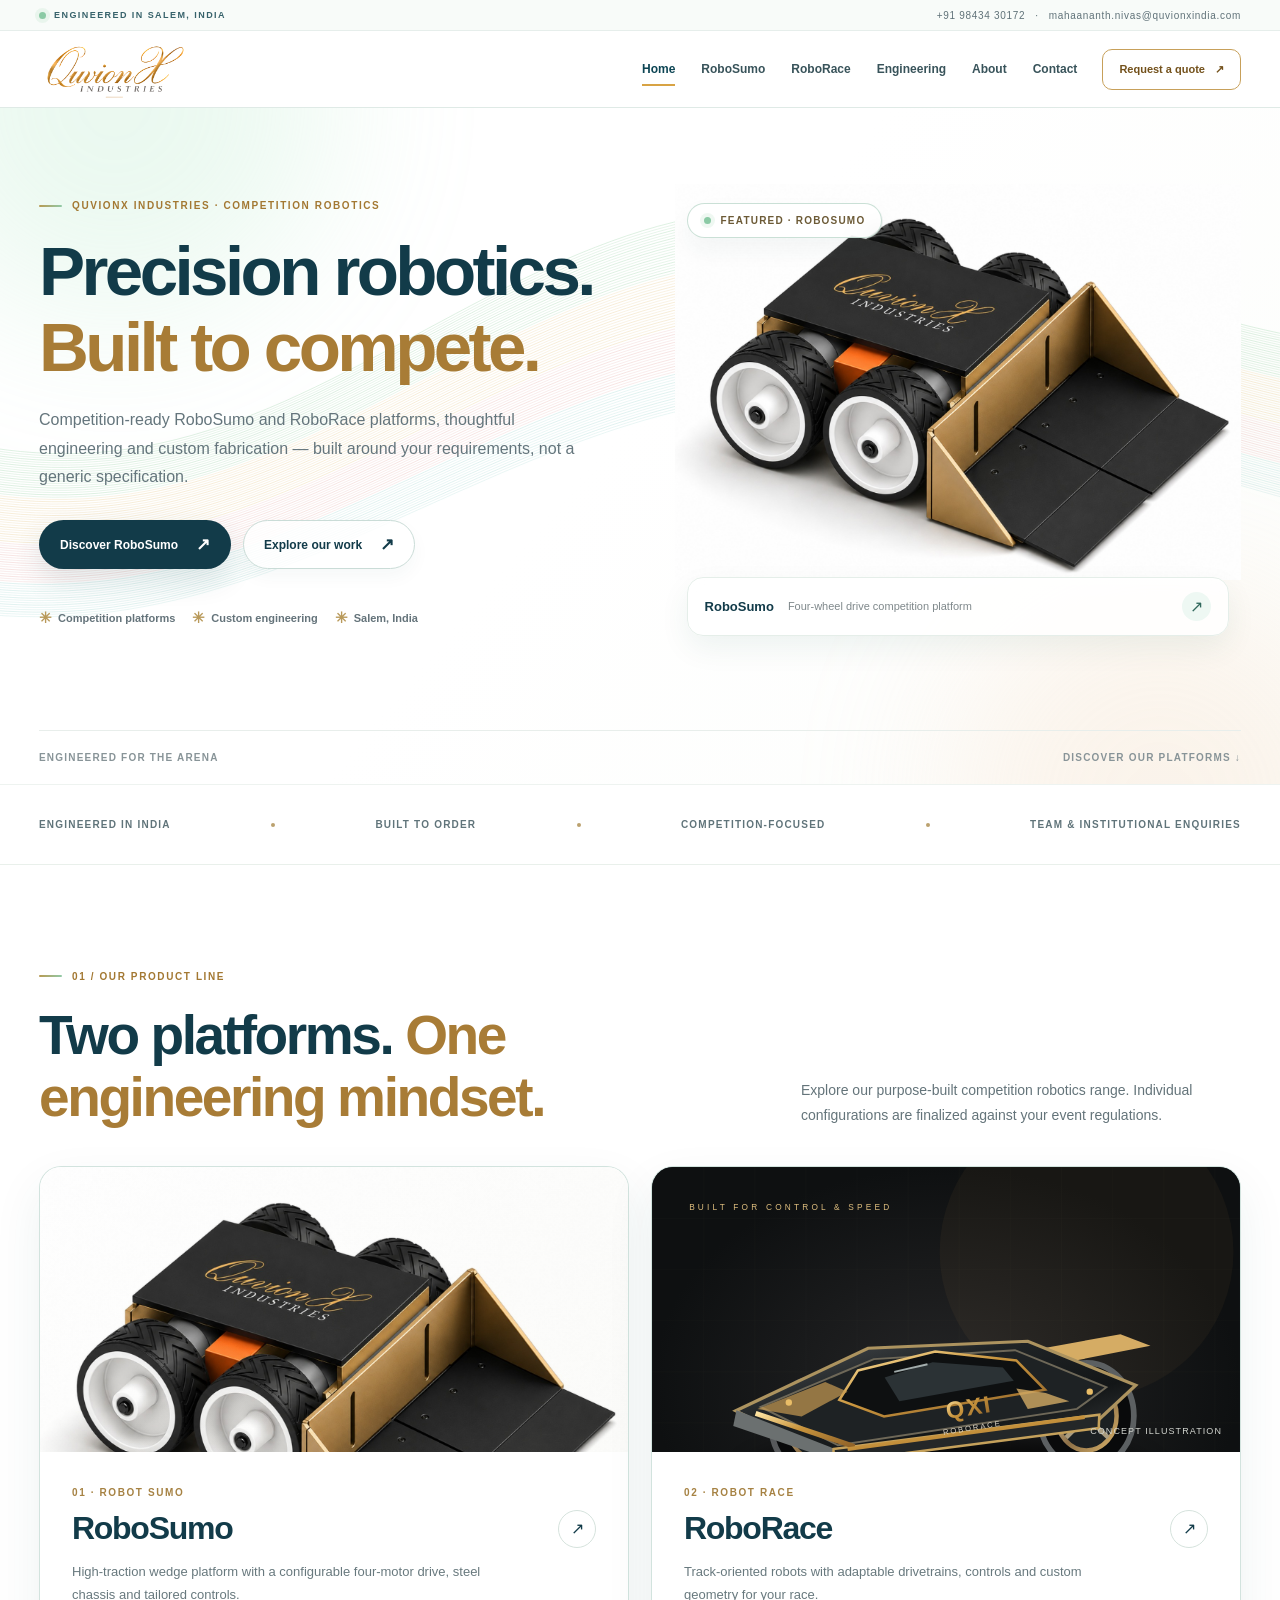
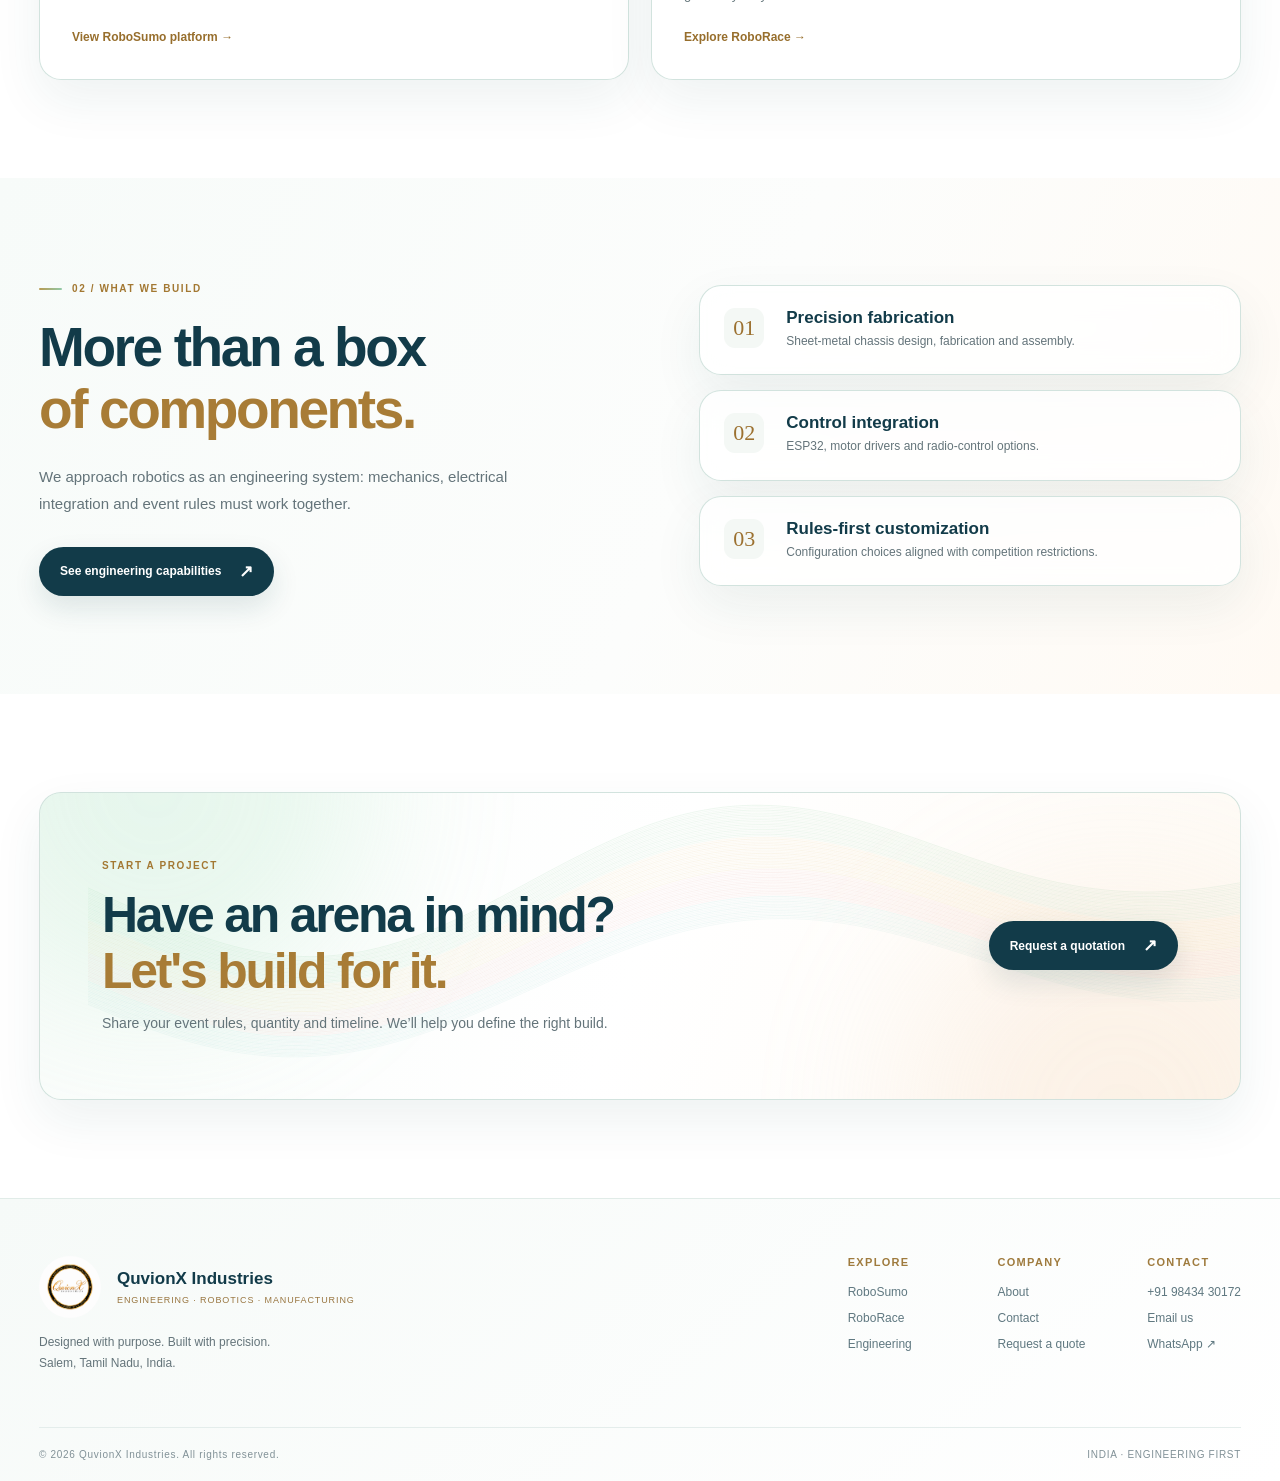
==== commit 5aed8b25: "feat: launch six-page QuvionX corporate website" ====
--- a/index.html
+++ b/index.html
@@ -1,225 +1,19 @@
-
-<!doctype html>
-<html lang="en-IN">
-<head>
-  <meta charset="utf-8">
-  <meta name="viewport" content="width=device-width, initial-scale=1">
-  <meta name="theme-color" content="#111215">
-  <meta name="description" content="QuvionX Industries in Salem, India engineers RoboSumo and RoboRace robots, DIY kits, precision chassis and custom competition builds. Request a quotation.">
-  <link rel="canonical" href="https://quvionxindia.com/">
-  <meta property="og:type" content="website">
-  <meta property="og:title" content="QuvionX Industries | Competition Robotics & Custom Builds">
-  <meta property="og:description" content="RoboSumo. RoboRace. Engineering-led competition robots and custom fabrication from Salem, India.">
-  <meta property="og:url" content="https://quvionxindia.com/">
-  <meta property="og:image" content="https://quvionxindia.com/assets/quvionx-official-logo.png">
-  <meta name="twitter:card" content="summary">
-  <title>QuvionX Industries | Competition Robotics & Custom Builds</title>
-  <link rel="icon" type="image/png" href="assets/quvionx-official-logo.png">
-  <link rel="preload" as="image" href="assets/robosumo-real.jpg">
-  <link rel="stylesheet" href="styles.css">
-  <script src="script.js" defer></script>
-  <script type="application/ld+json">{"@context":"https://schema.org","@type":"Organization","name":"QuvionX Industries","url":"https://quvionxindia.com/","logo":"https://quvionxindia.com/assets/quvionx-official-logo.png","telephone":"+919843430172","email":"mahaananth.nivas@quvionxindia.com","address":{"@type":"PostalAddress","addressLocality":"Salem","addressRegion":"Tamil Nadu","addressCountry":"IN"}}</script>
-</head>
-<body>
-  <a class="skip-link" href="#main">Skip to content</a>
-
-  <div class="topline">
-    <div class="container topline-inner">
-      <span class="topline-location">Engineering from Salem, Tamil Nadu, India</span>
-      <div class="topline-contact">
-        <a href="tel:+919843430172">+91 98434 30172</a>
-        <span aria-hidden="true">·</span>
-        <a class="topline-email" href="mailto:mahaananth.nivas@quvionxindia.com">mahaananth.nivas@quvionxindia.com</a>
-      </div>
-    </div>
-  </div>
-
-  <header class="site-header" id="top">
-    <div class="container nav-shell">
-      <a class="brand" href="#top" aria-label="QuvionX Industries, homepage">
-        <img class="brand-wordmark" src="assets/quvionx-wordmark.png" alt="QuvionX Industries" width="2047" height="844">
-      </a>
-      <button class="menu-toggle" type="button" aria-label="Open navigation" aria-expanded="false" aria-controls="nav-links">
-        <span></span><span></span><span></span>
-      </button>
-      <nav class="nav-links" id="nav-links" aria-label="Main navigation">
-        <a href="#products">Products</a>
-        <a href="#capabilities">Capabilities</a>
-        <a href="#process">Our Process</a>
-        <a href="#about">About Us</a>
-        <a href="#contact">Contact</a>
-      </nav>
-      <a class="nav-cta" href="#configure">Request a quote <span aria-hidden="true">↗</span></a>
-    </div>
-  </header>
-
-  <main id="main">
-    <section class="hero" aria-labelledby="hero-heading">
-      <div class="container hero-layout">
-        <div class="hero-copy">
-          <span class="eyebrow"><span class="eyebrow-line"></span> QUVIONX ROBOTICS</span>
-          <h1 id="hero-heading">Robotics built for <em>your next challenge.</em></h1>
-          <p>Competition-focused RoboSumo and RoboRace platforms, engineered around your rules, your team and your ambitions. From custom fabrication to control electronics, every detail matters.</p>
-          <div class="hero-actions">
-            <a class="btn btn-gold" href="#products">Explore our robots <span aria-hidden="true">↗</span></a>
-            <a class="btn btn-ghost" href="#configure">Configure a build <span aria-hidden="true">→</span></a>
-          </div>
-          <div class="hero-micro">
-            <span><i class="micro-dot"></i> Made for competition</span>
-            <span><i class="micro-dot"></i> DIY &amp; assembled kits</span>
-            <span><i class="micro-dot"></i> Custom configurations</span>
-          </div>
-        </div>
-        <div class="hero-art">
-          <div class="hero-art-tag"><span>FEATURED PLATFORM</span><span class="hero-art-tag-right">ROBOSUMO / 01</span></div>
-          <img class="robosumo-photo" src="assets/robosumo-real.jpg" alt="QuvionX four-wheel-drive RoboSumo competition wedge robot" width="1600" height="1117" fetchpriority="high">
-          <div class="hero-art-footer"><span>Precision-built for the arena</span><a href="#robosumo">View details ↗</a></div>
-        </div>
-      </div>
-    </section>
-
-    <section class="statement-band" aria-label="What we offer">
-      <div class="container statement-grid">
-        <span><b>01</b> Competition-ready thinking</span>
-        <span><b>02</b> Tailored engineering</span>
-        <span><b>03</b> Direct manufacturer support</span>
-      </div>
-    </section>
-
-    <section class="section products-section" id="products" aria-labelledby="products-heading">
-      <div class="container">
-        <div class="section-intro">
-          <div><span class="section-kicker">THE PRODUCT LINE</span><h2 id="products-heading">Explore our <span>robotics platforms.</span></h2></div>
-          <p>Two core competition platforms with configurations tailored to each event. Choose an assembled robot, DIY kit or custom fabricated chassis.</p>
-        </div>
-        <div class="products-grid">
-          <article class="product-card" id="robosumo">
-            <div class="product-media">
-              <div class="product-media-heading"><span>01 / ROBOT SUMO</span><span class="mini-chip">CUSTOM BUILT</span></div>
-              <img class="robosumo-photo" loading="lazy" src="assets/robosumo-real.jpg" alt="QuvionX Industries RoboSumo competition bot" width="1600" height="1117">
-              <span class="visual-note">QUVIONX ROBOSUMO PLATFORM</span>
-            </div>
-            <div class="product-body">
-              <div class="card-topline"><span>COMPETITION SERIES</span><span class="chip-outline">4WD</span></div>
-              <h3>Robo<span>Sumo</span></h3>
-              <p>A wedge-style platform designed around traction, controllable torque and a sturdy steel chassis.</p>
-              <div class="spec-grid">
-                <div><small>DRIVE</small><b>4-wheel drive</b></div>
-                <div><small>REFERENCE MOTOR</small><b>Johnson 12V / 300 RPM</b></div>
-                <div><small>REFERENCE WHEELS</small><b>70 × 40 mm</b></div>
-                <div><small>CHASSIS</small><b>1.6 mm MS sheet</b></div>
-                <div><small>CONTROL OPTIONS</small><b>ESP32 / radio control</b></div>
-                <div><small>WEIGHT CLASS</small><b>Based on event rules</b></div>
-              </div>
-              <div class="product-foot"><span>Assembled / DIY / chassis only</span><a class="text-link choose-product" href="#configure" data-product="RoboSumo">Request a quote <span aria-hidden="true">↗</span></a></div>
-            </div>
-          </article>
-          <article class="product-card" id="roborace">
-            <div class="product-media product-media-dark">
-              <div class="product-media-heading"><span>02 / ROBOT RACE</span><span class="mini-chip">CONFIGURABLE</span></div>
-              <img loading="lazy" src="assets/roborace.svg" alt="Illustration of a configurable QuvionX RoboRace robot" width="920" height="680">
-              <span class="visual-note">CONCEPT ILLUSTRATION</span>
-            </div>
-            <div class="product-body">
-              <div class="card-topline"><span>COMPETITION SERIES</span><span class="chip-outline">CUSTOM</span></div>
-              <h3>Robo<span>Race</span></h3>
-              <p>A configurable racing platform with drivetrain, controls and geometry selected for your track and competition rules.</p>
-              <div class="spec-grid">
-                <div><small>DRIVE &amp; TORQUE</small><b>Event-matched</b></div>
-                <div><small>CHASSIS</small><b>Custom geometry</b></div>
-                <div><small>CONTROL OPTIONS</small><b>Radio / ESP32</b></div>
-                <div><small>MOTORS</small><b>By quotation</b></div>
-                <div><small>POWER SYSTEM</small><b>Build-dependent</b></div>
-                <div><small>BUILD FORMAT</small><b>Kit or assembled</b></div>
-              </div>
-              <div class="product-foot"><span>School / college / team builds</span><a class="text-link choose-product" href="#configure" data-product="RoboRace">Request a quote <span aria-hidden="true">↗</span></a></div>
-            </div>
-          </article>
-        </div>
-        <p class="product-disclaimer"><span class="info-icon">i</span> RoboSumo uses the QuvionX-supplied product visual; RoboRace is illustrative. Reference specifications, prices, lead times and event compliance are confirmed during quotation.</p>
-      </div>
-    </section>
-
-    <section class="section capabilities-section" id="capabilities" aria-labelledby="capabilities-heading">
-      <div class="container">
-        <div class="section-intro">
-          <div><span class="section-kicker">WHAT WE DO</span><h2 id="capabilities-heading">Engineering beyond <span>the kit.</span></h2></div>
-          <p>Whether you're starting with a rulebook or refining an existing machine, our focus is practical, serviceable engineering.</p>
-        </div>
-        <div class="capabilities-grid">
-          <article class="capability-card"><span class="cap-index">01 / DESIGN</span><div class="cap-icon" aria-hidden="true">▱</div><h3>Precision fabrication</h3><p>Chassis design, sheet-metal cutting, bending and purpose-built mechanical construction.</p></article>
-          <article class="capability-card"><span class="cap-index">02 / CONTROLS</span><div class="cap-icon" aria-hidden="true">⌘</div><h3>Controls &amp; electronics</h3><p>Motor drivers, embedded control, ESP32 development and radio-control integrations.</p></article>
-          <article class="capability-card"><span class="cap-index">03 / CUSTOMIZATION</span><div class="cap-icon" aria-hidden="true">◇</div><h3>Built for your rules</h3><p>Motor limits, weight class, wheel choice and chassis geometry aligned with your event.</p></article>
-        </div>
-        <div class="custom-line"><span class="star" aria-hidden="true">✳</span><div><strong>Need a batch of robots for your school or team?</strong><p>Discuss multiple builds, custom kits and replacement chassis.</p></div><a href="#configure" class="btn btn-outline-light">Start a project <span aria-hidden="true">↗</span></a></div>
-      </div>
-    </section>
-
-    <section class="section process-section" id="process" aria-labelledby="process-heading">
-      <div class="container">
-        <div class="section-intro"><div><span class="section-kicker">HOW IT WORKS</span><h2 id="process-heading">From brief <span>to bot.</span></h2></div><p>Simple steps, clear specifications and an order built around what your competition actually requires.</p></div>
-        <div class="process-grid">
-          <article><span class="process-count">01</span><h3>Share your event</h3><p>Send us the competition rules, weight class, quantity and deadline.</p></article>
-          <article><span class="process-count">02</span><h3>Design the build</h3><p>We discuss motors, wheels, chassis, controllers and constraints.</p></article>
-          <article><span class="process-count">03</span><h3>Review your quote</h3><p>Receive a configuration-specific quotation and production estimate.</p></article>
-          <article><span class="process-count">04</span><h3>Manufacture &amp; deliver</h3><p>Production begins after approval of specifications and order terms.</p></article>
-        </div>
-        <p class="leadtime-note"><strong>PRODUCTION NOTE:</strong> Previous custom kit orders have typically used an approximately 15-day lead time. Confirm timing and shipping availability before ordering.</p>
-      </div>
-    </section>
-
-    <section class="about-section" id="about" aria-labelledby="about-heading">
-      <div class="container about-grid">
-        <div class="about-graphic"><span class="about-graphic-label">QUVIONX INDUSTRIES</span><strong>Q<span>X</span></strong><small>SALEM · TAMIL NADU · INDIA</small></div>
-        <div class="about-copy"><span class="section-kicker">ABOUT QUVIONX</span><h2 id="about-heading">Made for makers. <span>Driven by engineering.</span></h2><p>QuvionX Industries is an engineering-led venture based in Salem, Tamil Nadu. We develop competition robots, configurable robotics kits, fabricated chassis and practical control systems.</p><p>RoboSumo and RoboRace are our core competition product lines, alongside broader ambitions in automation and industrial robotics.</p><a class="text-link" href="#contact">Talk to our team <span aria-hidden="true">↗</span></a></div>
-      </div>
-    </section>
-
-    <section class="section enquiry-section" id="configure" aria-labelledby="configure-heading">
-      <div class="container">
-        <div class="section-intro on-dark"><div><span class="section-kicker">LET'S GET STARTED</span><h2 id="configure-heading">Tell us what <span>you want to build.</span></h2></div><p>Send your requirements directly to QuvionX. We'll discuss feasibility, specifications and pricing before you place an order.</p></div>
-        <div class="enquiry-grid">
-          <form class="quote-form" id="quote-form">
-            <h3>Request a quotation</h3>
-            <p class="form-sub">Fill in your requirements. Choose email or WhatsApp to send your enquiry; this website does not store submissions.</p>
-            <div class="form-row">
-              <label>Product
-                <select id="product" name="product" required>
-                  <option value="RoboSumo">RoboSumo</option><option value="RoboRace">RoboRace</option><option value="Custom robotics / fabrication">Custom robotics / fabrication</option><option value="Institutional / team order">Institutional / team order</option>
-                </select>
-              </label>
-              <label>Build format
-                <select id="format" name="format" required>
-                  <option value="Fully assembled robot">Fully assembled robot</option><option value="DIY robotics kit">DIY robotics kit</option><option value="Chassis / fabrication only">Chassis / fabrication only</option><option value="Discuss my options">Discuss my options</option>
-                </select>
-              </label>
-            </div>
-            <div class="form-row">
-              <label>Quantity <input id="quantity" name="quantity" type="number" min="1" max="1000" value="1" required></label>
-              <label>Competition / category <input id="event" name="event" type="text" maxlength="100" placeholder="e.g. RoboSumo 5 kg"></label>
-            </div>
-            <label>Your requirements <textarea id="requirements" name="requirements" maxlength="900" rows="4" placeholder="Competition rules, motor preferences, delivery city or other requirements..."></textarea></label>
-            <div class="form-actions"><button class="btn btn-gold" type="submit">Prepare email enquiry ↗</button><button class="btn btn-outline-light" id="whatsapp-quote" type="button">Send via WhatsApp ↗</button></div>
-            <p class="form-note" id="form-status" role="status" aria-live="polite">Your email or WhatsApp application will open with your enquiry. Press Send there to contact us.</p>
-          </form>
-          <aside class="contact-aside" id="contact">
-            <span class="contact-index">GET IN TOUCH</span><h3>Let's talk robotics.</h3><p>For competition robots, custom engineering, institutional requirements and partnerships.</p>
-            <a class="contact-item" href="tel:+919843430172"><span class="contact-icon" aria-hidden="true">↗</span><span><small>PHONE / WHATSAPP</small><strong>+91 98434 30172</strong></span></a>
-            <a class="contact-item" href="mailto:mahaananth.nivas@quvionxindia.com"><span class="contact-icon" aria-hidden="true">↗</span><span><small>EMAIL</small><strong class="email-text">mahaananth.nivas@quvionxindia.com</strong></span></a>
-            <div class="location-detail"><span>LOCATION</span><strong>Salem, Tamil Nadu, India</strong></div>
-            <a class="whatsapp-link" href="https://wa.me/919843430172?text=Hello%20QuvionX%20Industries%2C%20I%20would%20like%20to%20enquire%20about%20your%20robotics%20products." target="_blank" rel="noopener noreferrer">Message us on WhatsApp ↗</a>
-          </aside>
-        </div>
-      </div>
-    </section>
-  </main>
-
-  <footer class="site-footer">
-    <div class="container footer-main">
-      <div class="footer-brand"><img src="assets/quvionx-official-logo.png" alt="Official QuvionX Industries emblem" width="72" height="72"><div><strong>QuvionX Industries</strong><small>Designed with purpose. Built with precision.</small></div></div>
-      <div class="footer-links"><a href="#products">Products</a><a href="#capabilities">Capabilities</a><a href="#about">About</a><a href="#configure">Get a quote</a></div>
-    </div>
-    <div class="container footer-bottom"><span>© <span id="year">2026</span> QuvionX Industries. All rights reserved.</span><span>SALEM · TAMIL NADU · INDIA</span></div>
-  </footer>
-</body>
-</html>
+<!doctype html><html lang="en-IN"><head><meta charset="utf-8"><meta name="viewport" content="width=device-width, initial-scale=1"><meta name="theme-color" content="#ffffff"><meta name="description" content="QuvionX Industries in Salem, India: RoboSumo and RoboRace robots, custom chassis, DIY kits and competition-focused engineering."><meta name="robots" content="index, follow"><link rel="canonical" href="https://quvionxindia.com/"><meta property="og:type" content="website"><meta property="og:title" content="QuvionX Industries | Competition Robotics, Designed to Perform"><meta property="og:description" content="QuvionX Industries in Salem, India: RoboSumo and RoboRace robots, custom chassis, DIY kits and competition-focused engineering."><meta property="og:image" content="https://quvionxindia.com/assets/quvionx-official-logo.png"><meta property="og:url" content="https://quvionxindia.com/"><meta name="twitter:card" content="summary"><link rel="icon" href="assets/quvionx-official-logo.png" type="image/png"><link rel="stylesheet" href="styles.css?v=5"><script src="script.js?v=5" defer></script><title>QuvionX Industries | Competition Robotics, Designed to Perform</title></head><body><a class="skip-link" href="#main">Skip to content</a>
+<div class="utility-bar"><div class="wrap utility-inner"><span class="utility-kicker"><span class="tiny-pulse"></span> ENGINEERED IN SALEM, INDIA</span><div class="utility-links"><a href="tel:+919843430172">+91 98434 30172</a><span aria-hidden="true">·</span><a href="mailto:mahaananth.nivas@quvionxindia.com">mahaananth.nivas@quvionxindia.com</a></div></div></div>
+<header class="site-header" id="top"><div class="wrap header-inner">
+<a class="brand" href="index.html" aria-label="QuvionX Industries home"><img class="brand-wordmark" src="assets/quvionx-wordmark.png" alt="QuvionX Industries" width="150" height="62" style="display:block;width:150px;height:62px;max-width:150px;object-fit:contain"></a>
+<button class="menu-toggle" type="button" aria-label="Open menu" aria-expanded="false" aria-controls="site-nav"><span></span><span></span><span></span></button>
+<nav class="site-nav" id="site-nav" aria-label="Main navigation"><a href="index.html" aria-current="page">Home</a><a href="robosumo.html">RoboSumo</a><a href="roborace.html">RoboRace</a><a href="engineering.html">Engineering</a><a href="about.html">About</a><a href="contact.html">Contact</a></nav>
+<a class="header-cta" href="contact.html#quote">Request a quote <span aria-hidden="true">↗</span></a>
+</div></header><main id="main">
+<section class="hero home-hero"><div class="wave-surface" aria-hidden="true"></div><div class="ambient ambient-a" aria-hidden="true"></div><div class="ambient ambient-b" aria-hidden="true"></div><div class="wrap home-hero-grid">
+<div class="hero-copy reveal"><span class="eyebrow"><span class="eyebrow-mark" aria-hidden="true"></span>QUVIONX INDUSTRIES · COMPETITION ROBOTICS</span><h1>Precision robotics.<br><em>Built to compete.</em></h1><p>Competition-ready RoboSumo and RoboRace platforms, thoughtful engineering and custom fabrication — built around your requirements, not a generic specification.</p><div class="actions"><a class="btn btn-primary" href="robosumo.html">Discover RoboSumo<span aria-hidden="true">↗</span></a><a class="btn btn-secondary" href="engineering.html">Explore our work<span aria-hidden="true">↗</span></a></div><div class="hero-proof"><span><span class="check">✳</span> Competition platforms</span><span><span class="check">✳</span> Custom engineering</span><span><span class="check">✳</span> Salem, India</span></div></div>
+<div class="hero-visual reveal"><span class="floating-tag"><span class="tiny-pulse"></span> FEATURED · ROBOSUMO</span><img src="assets/robosumo-real.jpg" width="1600" height="1117" fetchpriority="high" alt="QuvionX RoboSumo four-wheel-drive wedge robot"><div class="visual-caption"><strong>RoboSumo</strong><span>Four-wheel drive competition platform</span><a href="robosumo.html" aria-label="Learn about RoboSumo">↗</a></div></div>
+</div><div class="wrap hero-bottom"><span>ENGINEERED FOR THE ARENA</span><span>DISCOVER OUR PLATFORMS ↓</span></div></section>
+<section class="trustline"><div class="wrap trustline-inner"><span>ENGINEERED IN INDIA</span><i></i><span>BUILT TO ORDER</span><i></i><span>COMPETITION-FOCUSED</span><i></i><span>TEAM &amp; INSTITUTIONAL ENQUIRIES</span></div></section>
+<section class="section" id="platforms"><div class="wrap"><span class="eyebrow"><span class="eyebrow-mark" aria-hidden="true"></span>01 / OUR PRODUCT LINE</span><div class="section-heading reveal"><h2>Two platforms. <em>One engineering mindset.</em></h2><p>Explore our purpose-built competition robotics range. Individual configurations are finalized against your event regulations.</p></div><div class="product-tiles">
+<a href="robosumo.html" class="glass-card product-tile reveal"><div class="tile-media white-media"><img src="assets/robosumo-real.jpg" loading="lazy" alt="QuvionX RoboSumo bot" width="1600" height="1117"></div><div class="tile-copy"><span class="micro">01 · ROBOT SUMO</span><div class="tile-title"><h3>RoboSumo</h3><span class="round-arrow">↗</span></div><p>High-traction wedge platform with a configurable four-motor drive, steel chassis and tailored controls.</p><span class="tile-link">View RoboSumo platform <span aria-hidden="true">→</span></span></div></a>
+<a href="roborace.html" class="glass-card product-tile reveal"><div class="tile-media race-media"><img src="assets/roborace.svg" loading="lazy" alt="Illustrative QuvionX RoboRace concept" width="920" height="680"><small>Concept illustration</small></div><div class="tile-copy"><span class="micro">02 · ROBOT RACE</span><div class="tile-title"><h3>RoboRace</h3><span class="round-arrow">↗</span></div><p>Track-oriented robots with adaptable drivetrains, controls and custom geometry for your race.</p><span class="tile-link">Explore RoboRace <span aria-hidden="true">→</span></span></div></a>
+</div></div></section>
+<section class="section alt-section"><div class="wrap split-section"><div class="reveal"><span class="eyebrow"><span class="eyebrow-mark" aria-hidden="true"></span>02 / WHAT WE BUILD</span><h2>More than a box<br><em>of components.</em></h2><p>We approach robotics as an engineering system: mechanics, electrical integration and event rules must work together.</p><a class="btn btn-primary" href="engineering.html">See engineering capabilities<span aria-hidden="true">↗</span></a></div><div class="feature-stack"><div class="glass-card compact-feature reveal"><span>01</span><div><h3>Precision fabrication</h3><p>Sheet-metal chassis design, fabrication and assembly.</p></div></div><div class="glass-card compact-feature reveal"><span>02</span><div><h3>Control integration</h3><p>ESP32, motor drivers and radio-control options.</p></div></div><div class="glass-card compact-feature reveal"><span>03</span><div><h3>Rules-first customization</h3><p>Configuration choices aligned with competition restrictions.</p></div></div></div></div></section>
+<section class="section closing-section"><div class="wrap glass-card closing-card reveal"><div class="wave-surface" aria-hidden="true"></div><div class="ambient ambient-a" aria-hidden="true"></div><div class="ambient ambient-b" aria-hidden="true"></div><div><span class="eyebrow">START A PROJECT</span><h2>Have an arena in mind?<br><em>Let's build for it.</em></h2><p>Share your event rules, quantity and timeline. We’ll help you define the right build.</p></div><a class="btn btn-primary" href="contact.html#quote">Request a quotation<span aria-hidden="true">↗</span></a></div></section></main><footer class="site-footer"><div class="wrap footer-main"><div><a href="index.html" class="footer-logo"><img src="assets/quvionx-official-logo.png" alt="QuvionX Industries emblem" width="62" height="62"><span><strong>QuvionX Industries</strong><small>ENGINEERING · ROBOTICS · MANUFACTURING</small></span></a><p>Designed with purpose. Built with precision.<br>Salem, Tamil Nadu, India.</p></div><div class="footer-cols"><div><h3>Explore</h3><a href="robosumo.html">RoboSumo</a><a href="roborace.html">RoboRace</a><a href="engineering.html">Engineering</a></div><div><h3>Company</h3><a href="about.html">About</a><a href="contact.html">Contact</a><a href="contact.html#quote">Request a quote</a></div><div><h3>Contact</h3><a href="tel:+919843430172">+91 98434 30172</a><a href="mailto:mahaananth.nivas@quvionxindia.com">Email us</a><a href="https://wa.me/919843430172" target="_blank" rel="noopener noreferrer">WhatsApp ↗</a></div></div></div><div class="wrap footer-end"><span>© <span id="year">2026</span> QuvionX Industries. All rights reserved.</span><span>INDIA · ENGINEERING FIRST</span></div></footer></body></html>
--- a/styles.css
+++ b/styles.css
@@ -1,23 +1,211 @@
-:root{--black:#0a0a0b;--black2:#101112;--charcoal:#19191b;--darkcard:#202123;--gold:#ffc65e;--golddeep:#b98535;--ivory:#f7f5f0;--ivory2:#eeece5;--ink:#161819;--muted:#858789;--border:rgba(255,255,255,.13);--max:1240px;--ease:cubic-bezier(.2,.8,.2,1)}
-*{box-sizing:border-box}html{scroll-behavior:smooth;scroll-padding-top:100px}body{margin:0;background:var(--ivory);color:var(--ink);font-family:Inter,"Segoe UI",Arial,Helvetica,sans-serif;-webkit-font-smoothing:antialiased}a{color:inherit;text-decoration:none}button,input,select,textarea{font:inherit}button{cursor:pointer}img,svg{max-width:100%}::selection{background:var(--gold);color:var(--black)}:focus-visible{outline:3px solid var(--gold);outline-offset:4px}.container{width:min(calc(100% - 96px),var(--max));margin-inline:auto}.skip-link{position:absolute;left:12px;top:-60px;background:var(--gold);color:#000;padding:12px 20px;z-index:1000}.skip-link:focus{top:12px}
-.topline{min-height:34px;background:#1b1b1c;color:#b9b6ad;display:flex;align-items:center;justify-content:center;gap:12px;padding:8px 22px;font-size:10px;letter-spacing:2.3px;font-weight:700;text-align:center}.topline-marker{width:6px;height:6px;border-radius:50%;background:var(--gold);flex:none;box-shadow:0 0 12px rgba(255,198,94,.7)}.topline-break{opacity:.5}
-.site-header{position:sticky;top:0;z-index:40;background:rgba(10,10,11,.96);border-bottom:1px solid rgba(255,255,255,.1);backdrop-filter:blur(14px)}.nav-shell{height:90px;display:flex;align-items:center;gap:26px}.brand{display:flex;align-items:center;gap:12px;flex-shrink:0}.brand-logo{background:#fff;border-radius:50%;width:61px;height:61px;overflow:hidden;border:1px solid rgba(255,198,94,.25);display:grid;place-items:center}.brand-logo img{width:100%;height:100%;object-fit:contain}.brand-copy{display:flex;flex-direction:column;gap:2px}.brand-copy strong{color:var(--ivory);font-size:24px;letter-spacing:-1.4px;font-weight:760;line-height:1}.brand-x{color:var(--gold)}.brand-copy small{font-size:10px;letter-spacing:5.7px;color:#b8b5ae;font-weight:700}.nav-links{display:flex;align-items:center;gap:28px;margin-left:auto}.nav-links a{font-size:12px;color:#c8c8c4;transition:color .2s;white-space:nowrap}.nav-links a:hover{color:var(--gold)}.nav-cta{margin-left:12px;padding:15px 21px;border:1px solid var(--gold);color:var(--gold);font-size:12px;font-weight:700;white-space:nowrap;transition:background .2s,color .2s}.nav-cta span{margin-left:13px;font-size:18px;line-height:0}.nav-cta:hover{background:var(--gold);color:#000}.menu-toggle{display:none;border:1px solid #404040;background:transparent;width:43px;height:42px;padding:11px 9px;flex-direction:column;align-items:center;justify-content:space-between}.menu-toggle span{display:block;background:#fff;width:23px;height:2px}
-.hero{background:var(--black);color:var(--ivory);position:relative;overflow:hidden;padding-top:99px}.hero-sheen{position:absolute;top:-340px;left:36%;width:900px;height:900px;background:radial-gradient(circle,rgba(178,127,53,.085),transparent 67%);pointer-events:none}.hero-layout{display:grid;grid-template-columns:1.06fr .94fr;align-items:center;gap:48px;padding-bottom:98px;position:relative}.hero-copy{position:relative;z-index:2}.eyebrow,.section-kicker{display:inline-flex;align-items:center;gap:15px;font-size:11px;letter-spacing:2.9px;font-weight:750;color:var(--gold)}.eyebrow-line{height:1px;width:33px;background:var(--gold)}.hero h1{font-size:clamp(49px,4.9vw,72px);font-weight:870;line-height:1.05;letter-spacing:-3.7px;margin:29px 0 24px;white-space:normal}.hero h1 em{color:var(--gold);font-style:normal}.outline-word{-webkit-text-stroke:1.5px var(--ivory);color:transparent}.hero-copy>p{color:#bcbcb9;font-size:15.5px;line-height:1.84;max-width:515px;margin:0}.hero-actions{display:flex;gap:11px;flex-wrap:wrap;margin-top:34px}.btn{display:inline-flex;align-items:center;justify-content:center;min-height:53px;padding:15px 24px;border:1px solid transparent;gap:20px;font-weight:760;font-size:12px;letter-spacing:.1px;transition:background .22s,color .22s,border-color .22s,transform .22s;white-space:nowrap}.btn:hover{transform:translateY(-2px)}.btn>span{font-size:20px;line-height:0}.btn-gold{background:var(--gold);color:#111}.btn-gold:hover{background:#ffdb94}.btn-ghost{border-color:rgba(255,255,255,.35);color:var(--ivory);background:transparent}.btn-ghost:hover,.btn-outline-light:hover{background:#fff;color:#111}.hero-micro{display:flex;flex-wrap:wrap;gap:20px;margin-top:46px}.hero-micro span{display:flex;align-items:center;gap:7px;color:#acada9;font-size:11px}.micro-dot{height:5px;width:5px;transform:rotate(45deg);background:var(--gold)}.hero-art{position:relative;margin-right:-18px;border:1px solid rgba(255,198,94,.18);background:#19191b;box-shadow:0 35px 70px rgba(0,0,0,.24)}.hero-art img{display:block;width:100%;height:auto}.hero-art-tag{display:flex;justify-content:space-between;gap:14px;position:absolute;top:19px;left:22px;right:22px;align-items:center;font-size:10px;letter-spacing:2px;font-weight:750;color:#eee1c9;z-index:2}.hero-art-tag-right{margin-left:auto;color:#b3a687}.live-dot{height:6px;width:6px;border-radius:50%;background:var(--gold);box-shadow:0 0 15px var(--gold)}.hero-art-footer{display:flex;justify-content:space-between;color:#c6ad7f;position:absolute;bottom:14px;left:22px;right:22px;font-size:9px;letter-spacing:1.2px}.hero-index{display:flex;justify-content:space-between;align-items:center;padding:21px 0 24px;border-top:1px solid rgba(255,255,255,.13);color:#858680;font-size:10px;font-weight:800;letter-spacing:2px}.hero-index span:last-child span{color:var(--gold);font-size:18px;margin-left:6px}
-.statement-band{background:var(--gold);padding:23px 0}.statement-grid{display:flex;align-items:center;justify-content:space-around;gap:24px;font-size:12px;letter-spacing:1.7px;font-weight:850;color:#121212;text-align:center}.statement-separator{font-size:19px;color:#80602b}
-.section{padding:115px 0}.section-intro{display:flex;justify-content:space-between;gap:54px;align-items:end;margin-bottom:49px}.section-intro h2,.about-copy h2{font-weight:850;line-height:1.05;letter-spacing:-3.7px;font-size:clamp(46px,5.2vw,74px);margin:21px 0 0}.section-intro h2 span,.about-copy h2 span{color:#aa7b34}.section-intro>p{max-width:430px;margin:0 0 7px;color:#6b6d6c;line-height:1.8;font-size:15px}.products-section{background:var(--ivory)}.products-section .section-kicker,.process-section .section-kicker,.about-copy .section-kicker{color:#996621}.products-grid{display:grid;grid-template-columns:repeat(2,minmax(0,1fr));gap:24px}.product-card{background:#fff;border:1px solid #dedbd1;transition:box-shadow .2s,transform .2s}.product-card:hover{box-shadow:0 20px 45px rgba(20,20,20,.08);transform:translateY(-3px)}.product-media{background:#121314;position:relative;overflow:hidden}.product-media img{display:block;width:100%;height:auto;aspect-ratio:920/635;object-fit:cover}.product-media-heading{position:absolute;top:18px;left:24px;right:24px;display:flex;justify-content:space-between;align-items:center;z-index:2;color:#d9bd8f;font-size:11px;letter-spacing:1.5px;font-weight:800}.mini-chip{padding:8px 9px;border:1px solid rgba(255,198,94,.42);font-size:9px;letter-spacing:1.9px}.visual-note{position:absolute;bottom:12px;right:15px;color:#c4c0ba;font-size:9px;letter-spacing:1.3px;opacity:.85}.product-body{padding:29px 32px 31px}.card-topline{display:flex;align-items:center;justify-content:space-between;gap:15px;color:#797a75;font-size:10px;font-weight:800;letter-spacing:2px}.chip-outline{color:#87602d;border:1px solid #d0b991;padding:8px 11px;letter-spacing:1px;font-size:9px}.product-body h3{margin:17px 0 14px;font-size:43px;line-height:1;letter-spacing:-2px}.product-body h3 span{color:#b68945}.product-body>p{margin:0;max-width:470px;font-size:14px;line-height:1.8;color:#656767;min-height:75px}.spec-grid{display:grid;grid-template-columns:1fr 1fr;column-gap:30px;row-gap:20px;border-top:1px solid #e5e3dc;padding:26px 0 31px;margin-top:23px}.spec-grid div{display:flex;flex-direction:column;gap:8px}.spec-grid small{font-size:10px;letter-spacing:1.4px;color:#9b9a93;font-weight:800}.spec-grid b{font-size:13px;color:#292b29;font-weight:760}.product-foot{border-top:1px solid #e5e3dc;padding-top:20px;display:flex;gap:12px;justify-content:space-between;align-items:center}.product-foot>span{font-size:11px;color:#8f8c86}.text-link{color:#9d702e;font-weight:800;font-size:12px;white-space:nowrap;display:inline-flex;gap:15px;align-items:center}.text-link:hover{text-decoration:underline;text-underline-offset:5px}.text-link span{font-size:17px}.product-disclaimer{color:#747672;font-size:11px;line-height:1.6;margin-top:20px;display:flex;gap:11px;align-items:flex-start}.info-icon{display:inline-grid;place-items:center;background:#e4ded2;color:#665537;min-width:18px;height:18px;border-radius:50%;font:700 11px Georgia,serif}
-.capabilities-section{background:#111213;color:#f9f7f1}.section-intro.on-dark>p{color:#acaead}.on-dark h2 span{color:var(--gold)}.capabilities-grid{display:grid;grid-template-columns:repeat(3,minmax(0,1fr));gap:1px;border:1px solid #353638;background:#353638}.capability-card{padding:38px 34px 41px;background:#1b1c1d;min-height:350px;position:relative}.cap-index{color:#a9a39c;font-size:11px;letter-spacing:2px}.cap-icon{width:67px;height:67px;display:grid;place-items:center;margin-top:30px}.cap-icon svg{width:51px;height:51px;fill:none;stroke:var(--gold);stroke-width:1.5;stroke-linejoin:round;stroke-linecap:round}.capability-card h3{font-size:23px;letter-spacing:-.7px;margin:21px 0 12px}.capability-card p{font-size:13px;line-height:1.85;color:#a5a6a4;margin:0}.custom-line{display:flex;align-items:center;gap:23px;background:#252526;margin-top:22px;padding:24px 31px;border:1px solid #3d3e3f}.custom-line .star{font-size:36px;color:var(--gold);line-height:1}.custom-line div{flex:1}.custom-line strong{font-size:16px}.custom-line p{color:#b0b0af;font-size:12px;line-height:1.65;margin:6px 0 0}.btn-outline-light{border-color:#858582;color:#f2f2ee;background:transparent}
-.process-section{background:#f0eee7}.process-grid{display:grid;grid-template-columns:repeat(4,minmax(0,1fr));gap:19px}.process-grid article{padding:26px 23px 30px;background:#fff;min-height:235px;border-top:3px solid #b98945}.process-count{font-size:27px;line-height:1;font-weight:700;color:#c49a59;font-family:Georgia,serif}.process-grid h3{font-size:17px;margin:36px 0 14px;letter-spacing:-.4px}.process-grid p{margin:0;font-size:12px;color:#6c706f;line-height:1.85}.leadtime-note{color:#6b6b65;font-size:12px;line-height:1.7;border-top:1px solid #d3d0c8;margin:36px 0 0;padding-top:23px}.leadtime-note span{color:#9b7133;font-weight:800;letter-spacing:1.5px;font-size:10px;margin-right:12px}
-.about-section{background:#e6e2d9;padding:100px 0}.about-grid{display:grid;grid-template-columns:.93fr 1.07fr;gap:85px;align-items:center}.about-graphic{position:relative;background:#141517;height:450px;overflow:hidden;display:flex;align-items:center;justify-content:center;color:#fff;isolation:isolate}.about-graphic::before{position:absolute;content:"";inset:0;background:radial-gradient(circle at 50% 52%,#77552555 0%,transparent 60%);z-index:-1}.about-graphic .orbit{position:absolute;top:50%;left:50%;transform:translate(-50%,-50%) rotate(-22deg);width:340px;height:340px;border-radius:50%;border:1px solid #a47a3b7a}.about-graphic .orbit-two{width:265px;height:265px;border-color:#f6c8754d;transform:translate(-50%,-50%) rotate(31deg)}.about-graphic>strong{font-size:190px;font-weight:800;letter-spacing:-18px;color:#f8f6f1;z-index:1}.about-graphic>strong span{color:var(--gold)}.about-graphic-label,.about-graphic>small{position:absolute;color:#bcae92;font-size:9px;letter-spacing:2px;font-weight:800}.about-graphic-label{top:24px;left:25px}.about-graphic>small{bottom:25px;left:25px}.about-copy h2{margin-bottom:27px}.about-copy p{color:#585b5a;font-size:14.5px;line-height:1.9;margin:0 0 17px}.about-copy .text-link{margin-top:17px}
-.enquiry-section{background:#0d0e0f;color:var(--ivory)}.enquiry-grid{display:grid;grid-template-columns:1.24fr .76fr;gap:32px}.quote-form{padding:34px;background:#1d1e1f;border:1px solid #3b3c3c}.quote-form h3{font-size:26px;letter-spacing:-.5px;margin:0 0 9px}.form-sub{font-size:12px;color:#a9aba8;line-height:1.7;margin:0 0 30px}.quote-form label{display:flex;flex-direction:column;color:#e6e4dd;font-size:11px;letter-spacing:.3px;font-weight:700;gap:10px;margin-bottom:19px}.form-row{display:grid;grid-template-columns:1fr 1fr;gap:18px}.quote-form input,.quote-form select,.quote-form textarea{width:100%;min-width:0;background:#121314;border:1px solid #464747;border-radius:0;color:#f7f7f4;padding:15px 14px;outline:none;font-weight:450;font-size:12.5px;letter-spacing:0;transition:border-color .2s}.quote-form input:focus,.quote-form select:focus,.quote-form textarea:focus{border-color:var(--gold);box-shadow:0 0 0 1px var(--gold)}.quote-form input::placeholder,.quote-form textarea::placeholder{color:#848787}.quote-form textarea{resize:vertical;min-height:115px}.quote-form select{appearance:none;background-image:url("data:image/svg+xml,%3Csvg xmlns='http://www.w3.org/2000/svg' viewBox='0 0 20 20'%3E%3Cpath d='m5 7 5 6 5-6' fill='none' stroke='%23ffc65e' stroke-width='2'/%3E%3C/svg%3E");background-size:15px;background-repeat:no-repeat;background-position:right 12px center;padding-right:34px}.form-actions{display:flex;flex-wrap:wrap;gap:12px;margin-top:7px}.form-actions button{min-height:53px}.form-note{color:#aaa9a2;font-size:11px;line-height:1.65;margin:21px 0 0}.contact-aside{background:#c29652;color:#111311;padding:41px 32px;display:flex;flex-direction:column}.contact-index{font-size:10px;letter-spacing:2px;font-weight:800}.contact-aside h3{font-size:clamp(35px,3.5vw,51px);line-height:1.06;letter-spacing:-2px;margin:34px 0 19px}.contact-aside>p{font-size:13px;line-height:1.75;color:#2c2924;margin:0 0 34px}.contact-item{display:flex;align-items:center;gap:16px;padding:17px 0;border-bottom:1px solid rgba(0,0,0,.22)}.contact-icon{width:36px;height:36px;display:grid;place-items:center;border:1px solid rgba(0,0,0,.38);font-size:19px;flex:none}.contact-item span:last-child{min-width:0}.contact-item small{display:block;font-size:9px;letter-spacing:1.5px;font-weight:800;margin-bottom:5px}.contact-item strong{font-size:15px;display:block;overflow-wrap:anywhere}.contact-item:hover strong{text-decoration:underline;text-underline-offset:3px}.contact-item .email-text{font-size:12px}.location-detail{display:flex;flex-direction:column;gap:7px;margin-top:30px}.location-detail span{font-size:10px;letter-spacing:1.5px;font-weight:700}.location-detail strong{font-size:14px}.whatsapp-link{display:flex;justify-content:space-between;align-items:center;gap:12px;background:#111;color:#fff;padding:18px 20px;margin-top:auto;font-size:12px;font-weight:800}.whatsapp-link span{font-size:20px}.whatsapp-link:hover{background:#242526}
-.site-footer{background:#101112;color:#d7d7d2;border-top:1px solid #383939}.footer-main{padding:43px 0;display:flex;align-items:center;justify-content:space-between;gap:40px}.footer-brand{display:flex;align-items:center;gap:16px}.footer-brand>img{border-radius:50%;background:#fff;width:68px;height:68px;object-fit:contain}.footer-brand div{display:flex;flex-direction:column;gap:7px}.footer-brand strong{font-size:20px;letter-spacing:-.9px}.footer-brand strong span{color:var(--gold)}.footer-brand small{font-size:9px;letter-spacing:1.8px;color:#888985}.footer-links{display:flex;flex-wrap:wrap;gap:30px}.footer-links a{font-size:12px;color:#aaa}.footer-links a:hover{color:var(--gold)}.footer-bottom{border-top:1px solid #303131;padding:23px 0 29px;display:flex;justify-content:space-between;gap:20px;color:#91918f;font-size:10px;letter-spacing:.6px}.footer-divider{color:var(--gold);margin-inline:7px}
-@media(max-width:1180px){.container{width:min(calc(100% - 64px),var(--max))}.nav-links{gap:17px}.nav-shell{gap:12px}.hero h1{font-size:clamp(47px,5.4vw,66px);letter-spacing:-3px}.hero-layout{gap:23px}.product-body{padding:26px}.product-foot{align-items:flex-start;flex-direction:column;gap:12px}.about-grid{gap:50px}}
-@media(max-width:990px){.nav-shell{height:74px}.brand-logo{height:53px;width:53px}.brand-copy strong{font-size:21px}.brand-copy small{letter-spacing:4.9px}.menu-toggle{display:flex;margin-left:auto;order:3}.nav-cta{margin-left:auto;order:2}.nav-links{display:none;position:absolute;top:74px;left:0;right:0;padding:18px 32px 25px;background:#181819;border-bottom:1px solid #3d3d3e;flex-direction:column;align-items:stretch;gap:0}.nav-links.is-open{display:flex}.nav-links a{padding:13px 5px;border-bottom:1px solid #343435;font-size:14px}.hero{padding-top:71px}.hero-layout{grid-template-columns:1fr;gap:50px}.hero-copy{max-width:680px}.hero h1{font-size:clamp(54px,8vw,85px)}.hero-art{max-width:680px;margin:0 auto;width:100%}.hero-layout{padding-bottom:60px}.section{padding:86px 0}.section-intro h2,.about-copy h2{font-size:clamp(47px,6vw,66px)}.capability-card{padding:28px 24px 32px}.enquiry-grid{grid-template-columns:1fr}.contact-aside{min-height:430px}.contact-aside h3{margin-top:24px}.whatsapp-link{margin-top:36px}}
-@media(max-width:720px){.container{width:min(calc(100% - 36px),var(--max))}.topline{font-size:9px;letter-spacing:1.25px;line-height:1.55}.topline-break{display:none}.nav-cta{display:none}.hero{padding-top:59px}.hero h1{font-size:clamp(43px,9.4vw,67px);letter-spacing:-2.8px;white-space:normal}.hero-copy>p{font-size:14px}.hero-actions .btn{width:100%;justify-content:space-between}.hero-micro{margin-top:30px;gap:11px 16px}.hero-micro span{font-size:10px}.hero-art-tag{font-size:8px;letter-spacing:1px;left:13px;right:13px;top:13px}.hero-art-footer{font-size:7px;left:13px;right:13px}.hero-index{font-size:9px;letter-spacing:1px}.statement-grid{flex-direction:column;gap:11px;font-size:11px;letter-spacing:1.4px}.statement-separator{display:none}.section{padding:72px 0}.section-intro{flex-direction:column;gap:20px;align-items:flex-start;margin-bottom:32px}.section-intro h2,.about-copy h2{font-size:clamp(43px,10vw,60px);letter-spacing:-2px}.section-intro>p{font-size:13.5px}.products-grid,.capabilities-grid,.process-grid,.about-grid{grid-template-columns:1fr}.product-body h3{font-size:38px}.product-body>p{min-height:0}.product-media img{aspect-ratio:auto}.capabilities-grid{gap:1px}.capability-card{min-height:290px}.cap-icon{margin-top:15px}.custom-line{flex-wrap:wrap;padding:21px}.custom-line .btn{width:100%;justify-content:space-between}.process-grid{gap:12px}.process-grid article{min-height:0;padding:22px}.process-grid h3{margin:17px 0 10px}.about-section{padding:72px 0}.about-grid{gap:40px}.about-graphic{height:340px}.about-graphic>strong{font-size:140px}.about-graphic .orbit{width:270px;height:270px}.about-graphic .orbit-two{width:205px;height:205px}.quote-form{padding:24px 18px}.form-row{grid-template-columns:1fr;gap:0}.form-actions{flex-direction:column}.form-actions button{width:100%;justify-content:space-between}.contact-aside{padding:33px 23px}.contact-aside h3{font-size:44px}.footer-main,.footer-bottom{flex-direction:column;align-items:flex-start}.footer-main{gap:25px}.footer-links{gap:15px 24px}.footer-bottom{gap:10px}.footer-brand strong{font-size:17px}.footer-brand small{font-size:8px;letter-spacing:1.1px}}
-@media(max-width:390px){.brand-copy strong{font-size:19px}.brand-logo{width:48px;height:48px}.brand-copy small{font-size:8px;letter-spacing:4px}.hero h1{font-size:39px}.spec-grid{column-gap:12px}.spec-grid b{font-size:12px}.contact-item .email-text{font-size:11px}}
-@media(prefers-reduced-motion:reduce){html{scroll-behavior:auto}*,*::before,*::after{transition:none!important;animation:none!important}}
-
-/* Prevent enquiry cards from exceeding the viewport on narrow mobile devices. */
-@media (max-width: 990px) { .enquiry-grid { grid-template-columns: minmax(0, 1fr); } .quote-form, .contact-aside { min-width: 0; } }
-
-/* Keep the contact heading within 320px-wide devices. */
-@media (max-width: 390px) { .contact-aside h3 { font-size: clamp(31px, 9vw, 44px); letter-spacing: -1.5px; } }
+/* QuvionX Industries — Multipage White + Flow Edition (2026)
+   Original system-first layout, with an editable SVG fine-line wave background. */
+:root{--ink:#123b49;--ink-2:#0d3340;--text:#243b43;--muted:#64747a;--gold:#d8a344;--gold-hi:#efbe69;--ivory:#fff;--surface:#fbfdfd;--soft:#f5f9f8;--line:#dde9e7;--mint:#94cfa6;--radius:22px;--max:1216px;--shadow:0 20px 50px rgba(33,78,76,.075)}
+*,*::before,*::after{box-sizing:border-box}
+html{scroll-behavior:smooth;scroll-padding-top:98px}
+body{margin:0;color:var(--text);font-family:Inter,"Segoe UI",Arial,Helvetica,sans-serif;background:#fff;-webkit-font-smoothing:antialiased;overflow-x:hidden}
+button,input,textarea,select{font:inherit}button{cursor:pointer}a{text-decoration:none;color:inherit}img{max-width:100%}svg{max-width:100%}
+:focus-visible{outline:3px solid #c48d32;outline-offset:4px}
+::selection{background:#f6dfa5;color:#1b3843}
+.wrap{width:min(calc(100% - 78px),var(--max));margin-inline:auto}
+.skip-link{position:absolute;z-index:101;top:-100px;left:12px;background:#fff;border:2px solid var(--gold);padding:12px 18px}.skip-link:focus{top:12px}
+
+/* White header — robust size caps prevent the native 2047px transparent logo from overflowing. */
+.utility-bar{background:#f8fbf9;border-bottom:1px solid #e6eeeb;min-height:30px;color:#607279;font-size:10px;letter-spacing:.07em}
+.utility-inner{display:flex;justify-content:space-between;align-items:center;gap:20px;min-height:30px}
+.utility-kicker{display:inline-flex;align-items:center;gap:8px;font-size:9px;font-weight:800;letter-spacing:.16em;color:#37626b}
+.tiny-pulse{display:inline-block;flex:none;width:7px;height:7px;background:#8bcaa5;border-radius:50%;box-shadow:0 0 0 4px rgba(130,202,152,.13)}
+.utility-links{display:flex;align-items:center;gap:10px;white-space:nowrap}
+.utility-links a:hover{color:#bd8c39}
+.site-header{position:sticky;top:0;z-index:90;background:rgba(255,255,255,.92);border-bottom:1px solid rgba(219,232,227,.88);backdrop-filter:blur(18px);-webkit-backdrop-filter:blur(18px);transition:box-shadow .2s}
+.site-header.is-scrolled{box-shadow:0 12px 30px rgba(26,63,65,.06)}
+.header-inner{height:76px;display:flex;align-items:center;gap:25px}
+.brand{display:flex;align-items:center;justify-content:flex-start;flex:0 0 155px;max-width:155px;width:155px;height:65px;overflow:hidden;isolation:isolate}
+.brand .brand-wordmark{display:block;position:static!important;width:150px!important;height:62px!important;max-width:150px!important;max-height:62px!important;min-width:0!important;object-fit:contain!important;object-position:left center!important;flex:none!important}
+.site-nav{display:flex;align-items:center;gap:26px;margin-left:auto}
+.site-nav a{position:relative;font-size:12px;font-weight:700;color:#38535a;white-space:nowrap;transition:color .18s}
+.site-nav a::after{content:"";position:absolute;left:0;right:100%;bottom:-10px;height:2px;background:var(--gold);transition:right .2s}
+.site-nav a:hover,.site-nav a[aria-current=page]{color:#0d4554}
+.site-nav a:hover::after,.site-nav a[aria-current=page]::after{right:0}
+.header-cta{font-size:11px;font-weight:800;border:1px solid #c7a05a;color:#73511b;padding:13px 16px;border-radius:10px;white-space:nowrap;transition:background .2s,transform .2s}
+.header-cta:hover{background:#fff6e4;transform:translateY(-2px)}.header-cta span{margin-left:7px}
+.menu-toggle{display:none;width:42px;height:42px;border-radius:10px;padding:12px 9px;border:1px solid #cfdedb;background:#fff;flex-direction:column;justify-content:space-between;align-items:center}
+.menu-toggle span{width:22px;height:2px;border-radius:3px;background:var(--ink)}
+
+/* Wavy linear artwork — matches the white/mint/champagne composition in reference screenshot. */
+.hero,.page-lead,.product-detail-hero,.closing-card{position:relative;isolation:isolate;overflow:hidden}
+.wave-surface{position:absolute;z-index:-1;pointer-events:none;left:-8%;right:-8%;top:0;height:100%;background:url('assets/flow-waves.svg') center 44%/auto 78% no-repeat;opacity:.82;animation:slow-drift 22s ease-in-out infinite alternate}
+.ambient{position:absolute;z-index:-1;pointer-events:none;width:430px;height:430px;filter:blur(80px);opacity:.23;border-radius:50%;animation:ambient-drift 16s ease-in-out infinite alternate}
+.ambient-a{background:#a8e5bf;top:-220px;left:-100px}.ambient-b{background:#f5d4b5;bottom:-230px;right:-95px;animation-delay:-7s}
+@keyframes slow-drift{from{transform:translate3d(-1.1%,0,0)}to{transform:translate3d(1.1%,-1%,0)}}
+@keyframes ambient-drift{from{transform:translate(0,0)}to{transform:translate(35px,19px)}}
+@keyframes float-robot{0%,100%{transform:translateY(0)}50%{transform:translateY(-8px)}}
+@keyframes shimmer{0%{background-position:200% 0}100%{background-position:-200% 0}}
+@keyframes pulse-glow{0%,100%{box-shadow:0 0 0 4px rgba(130,202,152,.13)}50%{box-shadow:0 0 0 8px rgba(130,202,152,.08)}}
+.tiny-pulse{animation:pulse-glow 3.4s ease-in-out infinite}
+html.has-js .reveal{opacity:0;transform:translateY(22px);transition:opacity .7s ease,transform .75s cubic-bezier(.2,.75,.15,1)}
+html.has-js .reveal.is-visible{opacity:1;transform:translateY(0)}
+
+/* Type and shared components */
+h1,h2,h3,p{overflow-wrap:break-word}
+h1,h2,h3{color:var(--ink);margin-top:0}
+h1{font-size:clamp(48px,5.4vw,80px);line-height:1.09;letter-spacing:-.052em;font-weight:800}
+h2{font-size:clamp(37px,4.3vw,63px);line-height:1.13;letter-spacing:-.044em;font-weight:780}
+h1 em,h2 em{font-style:normal;color:#a87c36}
+p{line-height:1.8}
+.eyebrow{display:inline-flex;align-items:center;gap:10px;color:#a37832;font-weight:800;font-size:10px;letter-spacing:.16em;text-transform:uppercase}
+.eyebrow-mark{width:23px;height:2px;border-radius:1px;background:linear-gradient(90deg,#b89a52,#91caa8)}
+.btn{display:inline-flex;align-items:center;justify-content:center;gap:18px;padding:15px 20px;font-size:12px;font-weight:800;white-space:nowrap;border-radius:100px;border:1px solid transparent;position:relative;overflow:hidden;transition:transform .22s,box-shadow .22s,background .22s}
+.btn>span{font-size:17px;line-height:1}
+.btn::before{content:"";position:absolute;inset:-50%;background:linear-gradient(105deg,transparent 43%,rgba(255,255,255,.25) 49%,transparent 55%);transform:translateX(-150%);transition:transform .65s ease;pointer-events:none}
+.btn:hover::before{transform:translateX(150%)}
+.btn:hover{transform:translateY(-2px)}
+.btn-primary{background:var(--ink);color:#fff;box-shadow:0 12px 28px rgba(13,65,77,.12)}
+.btn-primary:hover{background:#1f5865;box-shadow:0 18px 36px rgba(13,65,77,.17)}
+.btn-secondary{background:rgba(255,255,255,.83);color:var(--ink);border-color:#cadcd7;box-shadow:0 8px 18px rgba(20,82,73,.04)}
+.btn-secondary:hover{border-color:#b7c7bd;background:white}
+.actions{display:flex;gap:12px;flex-wrap:wrap;margin-top:28px}
+.glass-card{background:rgba(255,255,255,.78);border:1px solid rgba(199,221,214,.8);box-shadow:var(--shadow);backdrop-filter:blur(15px);-webkit-backdrop-filter:blur(15px);border-radius:var(--radius)}
+.section{padding:98px 0}.alt-section{background:linear-gradient(115deg,#f7fbf9,#fcfdfc 55%,#fffaf4)}
+.section-heading{display:flex;justify-content:space-between;align-items:end;gap:42px;margin:22px 0 38px}
+.section-heading h2{max-width:740px;margin:0}.section-heading p{max-width:440px;color:var(--muted);font-size:14px;margin:0}
+
+/* Home */
+.home-hero{background:linear-gradient(130deg,#fff 0%,#fff 48%,#fcfdfb 100%)}
+.home-hero .wave-surface{background-size:auto 92%;background-position:center 47%;opacity:.65}
+.home-hero-grid{display:grid;grid-template-columns:1.02fr .98fr;gap:46px;align-items:center;min-height:622px;padding-top:50px;padding-bottom:68px}
+.hero-copy{max-width:610px}.hero-copy h1{margin:23px 0 21px}.hero-copy p{font-size:16px;color:#64757c;max-width:555px;margin:0}
+.hero-proof{display:flex;flex-wrap:wrap;gap:17px;margin-top:40px}
+.hero-proof span{display:flex;align-items:center;gap:6px;font-size:11px;color:#64737a;font-weight:650}.hero-proof .check{font-size:15px;color:#b99a5b}
+.hero-visual{position:relative;min-height:410px;display:flex;align-items:center;justify-content:center}
+.hero-visual>img{width:100%;height:auto;aspect-ratio:1600/1117;object-fit:contain;mix-blend-mode:multiply;animation:float-robot 7.5s ease-in-out infinite}
+.floating-tag{position:absolute;z-index:2;left:12px;top:19px;display:inline-flex;align-items:center;gap:10px;padding:11px 16px;border:1px solid rgba(184,214,200,.75);background:rgba(255,255,255,.83);border-radius:50px;box-shadow:0 12px 25px rgba(34,86,75,.05);font-size:10px;letter-spacing:.12em;font-weight:800;color:#6c5a36;backdrop-filter:blur(10px)}
+.visual-caption{display:flex;gap:14px;align-items:center;position:absolute;bottom:8px;left:12px;right:12px;background:rgba(255,255,255,.82);padding:14px 17px;border-radius:16px;border:1px solid #e5eee9;box-shadow:0 12px 30px rgba(19,85,70,.07);backdrop-filter:blur(9px)}
+.visual-caption strong{color:var(--ink);font-size:13px}.visual-caption span{color:#7f888b;font-size:11px;flex:1}.visual-caption a{width:29px;height:29px;display:grid;place-items:center;background:#eef8f3;color:#31695d;border-radius:50%}
+.hero-bottom{display:flex;justify-content:space-between;gap:20px;border-top:1px solid #e8eeeb;padding:21px 0;color:#889498;font-size:10px;font-weight:750;letter-spacing:.12em}
+.trustline{border-top:1px solid #eef3f0;border-bottom:1px solid #e9f0eb;background:rgba(255,255,255,.9)}
+.trustline-inner{min-height:79px;display:flex;justify-content:space-between;align-items:center;gap:20px}
+.trustline-inner span{font-size:10px;color:#60747a;font-weight:850;letter-spacing:.12em;text-align:center}
+.trustline-inner i{width:4px;height:4px;background:#bba16e;border-radius:50%}
+.product-tiles{display:grid;grid-template-columns:repeat(2,minmax(0,1fr));gap:22px}
+.product-tile{overflow:hidden;display:block;transition:transform .28s,box-shadow .28s}
+.product-tile:hover{transform:translateY(-5px);box-shadow:0 27px 56px rgba(33,78,76,.13)}
+.tile-media{height:285px;position:relative;display:grid;place-items:center;overflow:hidden}
+.tile-media img{height:100%;width:100%;object-fit:contain;transition:transform .6s cubic-bezier(.2,.8,.2,1)}
+.product-tile:hover .tile-media img{transform:scale(1.045)}
+.white-media{background:linear-gradient(140deg,#fff,#fcfcfa)}.white-media img{mix-blend-mode:multiply}
+.race-media{background:#19282d}.race-media small{position:absolute;bottom:16px;right:18px;font-size:9px;letter-spacing:.12em;text-transform:uppercase;color:#d2d5cf}
+.tile-copy{padding:30px 32px 34px}.micro{font-size:10px;font-weight:800;letter-spacing:.16em;color:#a68243}
+.tile-title{display:flex;align-items:center;justify-content:space-between;gap:15px;margin-top:10px}
+.tile-title h3{font-size:32px;letter-spacing:-.04em;margin:0}.round-arrow{width:38px;height:38px;display:grid;place-items:center;border:1px solid #d5e2dc;border-radius:50%;color:var(--ink);transition:background .25s}
+.product-tile:hover .round-arrow{background:#eaf5ee}.tile-copy p{margin:12px 0 20px;font-size:13px;color:#68797e;max-width:455px}
+.tile-link{font-size:12px;color:#976e2c;font-weight:850}
+.split-section{display:grid;grid-template-columns:1fr .95fr;gap:90px;align-items:center}
+.split-section h2{margin:22px 0}.split-section p{max-width:500px;color:var(--muted);font-size:15px}
+.split-section .btn{margin-top:15px}
+.feature-stack{display:grid;gap:15px}
+.compact-feature{padding:22px 24px;display:flex;align-items:flex-start;gap:22px}
+.compact-feature>span{width:40px;height:40px;display:grid;place-items:center;border-radius:11px;background:#f4f8f5;color:#9c7130;font-family:Georgia,serif;font-size:22px;flex:none}
+.compact-feature h3{font-size:17px;margin:0 0 3px}.compact-feature p{margin:0;font-size:12px}
+.closing-section{background:#fff}
+.closing-card{display:flex;align-items:center;justify-content:space-between;gap:35px;padding:62px;min-height:290px;background:linear-gradient(110deg,#f9fcfa,#fff,#fefaf4)}
+.closing-card .wave-surface{height:100%;opacity:.54;left:4%;right:0;background-size:auto 125%}
+.closing-card h2{font-size:clamp(36px,3.9vw,59px);margin:14px 0 12px}.closing-card p{font-size:14px;color:var(--muted);margin:0;max-width:560px}
+.closing-card>.btn{flex:none}
+
+/* Shared product pages */
+.product-detail-hero{background:#fff}
+.product-page-inner{padding-bottom:62px}
+.breadcrumbs{display:flex;gap:11px;align-items:center;color:#8d979a;font-size:11px;padding:21px 0 32px}.breadcrumbs a:hover{color:#ac7935}
+.product-top-title{margin-bottom:16px}
+.product-top-title h1{font-size:clamp(54px,6vw,84px);letter-spacing:-.065em;margin:12px 0 8px;color:#023c51}
+.product-top-title h1 em{color:#003f55;font-style:italic}
+.product-top-title>p{font-size:10px;letter-spacing:.17em;color:#8b9596;font-weight:850;margin:0}
+.old-style-grid{display:grid;grid-template-columns:1fr 1.18fr .8fr;align-items:center;gap:12px;min-height:380px}
+.product-left h2{font-size:clamp(26px,2.9vw,40px);margin:0 0 13px;color:#104556;line-height:1.16}
+.product-left h2 em{color:#ac7c37}
+.product-left p{font-size:14px;line-height:1.83;color:#465e66;margin:0 0 20px;max-width:400px}
+.product-left .btn{font-size:11px}
+.product-middle img{display:block;width:100%;height:auto;mix-blend-mode:multiply;animation:float-robot 8s ease-in-out infinite;filter:drop-shadow(0 20px 22px rgba(34,44,38,.06))}
+.photo-label{display:block;text-align:center;font-size:9px;letter-spacing:.15em;font-weight:800;color:#9a9a8f}
+.product-right{padding-left:12px}
+.product-right>p{font-size:14px;font-weight:650;color:#245260;line-height:1.85;max-width:305px}
+.side-specs{display:flex;flex-wrap:wrap;gap:20px;margin-top:23px}
+.side-specs div{display:flex;flex-direction:column;gap:3px}.side-specs strong{font-size:clamp(30px,3.1vw,43px);font-weight:900;font-style:italic;color:#bc8f35;line-height:1.05}.side-specs div:nth-child(2) strong{color:#438fb4}.side-specs span{font-size:11px;color:#6e787b}
+.metric-strip{display:grid;grid-template-columns:repeat(4,1fr);gap:25px;margin-top:43px;padding:32px 0 10px;border-top:1px solid #edf2f0}
+.metric-strip>div{display:flex;flex-direction:column;gap:6px}
+.metric-strip strong{font-size:clamp(30px,3.4vw,49px);font-weight:900;font-style:italic;letter-spacing:-.06em;line-height:1;color:#dc9225}
+.metric-strip>div:nth-child(2) strong{color:#73ad4c}.metric-strip>div:nth-child(3) strong{color:#339dc5}.metric-strip>div:nth-child(4) strong{color:#ad7bba}
+.metric-strip strong small{font-size:.55em;letter-spacing:0}
+.metric-strip span{font-size:12px;color:#6b767a}
+.narrow-wrap{max-width:1000px}
+.spec-table{padding:7px 30px}.spec-table>div{display:grid;grid-template-columns:.9fr 1.6fr;gap:25px;align-items:start;padding:19px 0;border-bottom:1px solid #e9efec}.spec-table>div:last-child{border-bottom:0}.spec-table span{font-size:12px;color:#697b7e;font-weight:700}.spec-table strong{font-size:13px;color:#234650;font-weight:750}
+.three-grid{display:grid;grid-template-columns:repeat(3,minmax(0,1fr));gap:18px}
+.info-card{min-height:210px;padding:30px 28px;transition:transform .25s,box-shadow .25s}
+.info-card:hover{transform:translateY(-4px);box-shadow:0 25px 55px rgba(33,78,76,.11)}
+.info-idx{font-size:10px;color:#a28247;letter-spacing:.12em;font-weight:850}
+.info-card h3{font-size:20px;letter-spacing:-.025em;margin:32px 0 9px}.info-card p{font-size:13px;color:var(--muted);margin:0}
+.race-hero .detail-split{min-height:470px;padding:25px 0 70px}
+.detail-split{display:grid;grid-template-columns:1fr 1fr;gap:60px;align-items:center}
+.detail-split h1{margin:23px 0 18px}.detail-split .lead{font-size:16px;color:var(--muted);max-width:570px}
+.race-feature{position:relative;background:#16252a;overflow:hidden;min-height:350px;display:grid;place-items:center}
+.race-feature img{width:100%;height:auto;object-fit:contain}.concept-tag{position:absolute;right:18px;bottom:17px;color:#e2ded6;font-size:9px;letter-spacing:.15em}
+.criteria-list{padding:30px 37px}.criteria-list h3{font-size:24px}.criteria-list ul{list-style:none;padding:0;margin:0}.criteria-list li{padding:12px 0;border-bottom:1px solid #e4efea;color:#446169;font-size:13px}.criteria-list li::before{content:'✓';color:#a47a38;font-weight:850;padding-right:12px}.criteria-list p{font-size:12px;color:#839095;margin-top:20px}
+
+/* Standard interior-page hero */
+.page-lead{background:linear-gradient(125deg,#fff,#f9fcfa);min-height:375px}
+.page-lead .wave-surface{opacity:.74;background-position:70% 45%}
+.page-lead-copy{padding:83px 0 91px;max-width:var(--max)}
+.page-lead h1{max-width:900px;margin:20px 0 20px;font-size:clamp(47px,5.5vw,77px)}
+.page-lead p{max-width:720px;margin:0;color:var(--muted);font-size:16px}
+.four-grid{display:grid;grid-template-columns:repeat(4,minmax(0,1fr));gap:15px}
+.step-card{padding:28px 23px;min-height:225px}.step-card span{font-family:Georgia,serif;font-size:28px;font-weight:800;color:#bf914c}.step-card h3{font-size:18px;margin:26px 0 7px}.step-card p{font-size:12px;color:var(--muted);margin:0}
+.about-columns{display:grid;grid-template-columns:.85fr 1.15fr;gap:80px;align-items:center}
+.about-portrait{min-height:400px;display:flex;flex-direction:column;align-items:center;justify-content:center;padding:45px;background:linear-gradient(135deg,#fff,#f7fbf9)}
+.about-portrait img{width:min(100%,240px);height:auto;aspect-ratio:1;object-fit:contain;border-radius:50%;box-shadow:0 20px 44px rgba(65,85,62,.08)}
+.about-portrait span{font-size:10px;letter-spacing:.12em;color:#9b7940;font-weight:800;margin-top:26px;text-align:center}
+.about-narrative h2{margin:22px 0}.about-narrative p{color:var(--muted);font-size:15px}
+.text-arrow{display:inline-flex;margin-top:20px;gap:16px;align-items:center;font-size:12px;font-weight:800;color:#926d2f}
+.principles{margin-top:25px}
+
+/* Contact form and business information */
+.contact-page{background:#fff}.contact-grid{display:grid;grid-template-columns:1.23fr .77fr;gap:38px;align-items:start}
+.quote-panel{padding:38px 40px}.form-heading h2{font-size:clamp(28px,3.3vw,44px);margin:12px 0 10px}
+.form-heading p{color:var(--muted);font-size:13px;margin:0 0 28px}
+.quote-form label{display:flex;flex-direction:column;gap:9px;font-size:11px;font-weight:800;color:#43616a;margin-bottom:18px}
+.form-row{display:grid;grid-template-columns:repeat(2,minmax(0,1fr));gap:17px}
+.quote-form select,.quote-form input,.quote-form textarea{background:rgba(250,253,251,.88);border:1px solid #d5e4df;border-radius:12px;outline:none;padding:14px 13px;min-width:0;width:100%;font-size:13px;color:#1e444c;transition:border-color .2s,box-shadow .2s}
+.quote-form select:focus,.quote-form input:focus,.quote-form textarea:focus{border-color:#b39354;box-shadow:0 0 0 3px rgba(224,182,99,.15)}
+.quote-form input::placeholder,.quote-form textarea::placeholder{color:#899a9d}
+.quote-form textarea{resize:vertical;min-height:124px}
+.form-actions{display:flex;flex-wrap:wrap;gap:10px}.form-actions .btn{font-size:11px}
+.form-status{color:#77898d;font-size:11px;margin:18px 0 0}
+.contact-aside{padding:32px 0}.contact-aside h2{font-size:clamp(32px,3.5vw,48px);margin:13px 0}.contact-aside>p{font-size:14px;color:var(--muted);margin:0 0 27px}
+.contact-method{display:flex;align-items:center;gap:16px;padding:20px;margin-bottom:12px;transition:transform .2s,border-color .2s}
+.contact-method:hover{transform:translateX(3px);border-color:#c9b38d}
+.contact-symbol{flex:none;width:40px;height:40px;display:grid;place-items:center;border-radius:50%;background:#f5faf7;color:#7d6536;font-size:19px}
+.contact-method span:last-child{min-width:0}.contact-method small{font-size:9px;letter-spacing:.1em;color:#9d8046;font-weight:850;display:block;margin-bottom:5px}.contact-method strong{color:#234e57;font-size:13px;display:block;overflow-wrap:anywhere}
+.where{display:flex;flex-direction:column;gap:6px;margin-top:24px}.where small{font-size:10px;color:#a1824b;font-weight:800;letter-spacing:.12em}.where strong{color:#45666c;font-size:13px}
+
+/* Footer */
+.site-footer{background:linear-gradient(140deg,#f6faf8,#fff);border-top:1px solid #e1ece8}
+.footer-main{display:flex;justify-content:space-between;gap:60px;padding:57px 0 52px}
+.footer-logo{display:flex;align-items:center;gap:16px}.footer-logo img{width:62px;height:62px;border-radius:50%;object-fit:contain}
+.footer-logo span{display:flex;flex-direction:column;gap:6px}.footer-logo strong{font-size:17px;color:var(--ink)}.footer-logo small{font-size:9px;color:#997640;letter-spacing:.1em}
+.footer-main p{font-size:12px;color:var(--muted);margin:14px 0 0;line-height:1.8}
+.footer-cols{display:grid;grid-template-columns:repeat(3,minmax(0,1fr));gap:56px}
+.footer-cols>div{display:flex;flex-direction:column;gap:12px}.footer-cols h3{font-size:11px;letter-spacing:.12em;text-transform:uppercase;color:#9f7b3e;margin:0 0 5px}.footer-cols a{font-size:12px;color:#5f7880;white-space:nowrap}.footer-cols a:hover{color:#ac7b32}
+.footer-end{border-top:1px solid #e4edeb;padding:21px 0;display:flex;align-items:center;justify-content:space-between;gap:18px;color:#819197;font-size:10px;letter-spacing:.07em}
+
+/* Laptop / tablet */
+@media(max-width:1150px){.wrap{width:min(calc(100% - 54px),var(--max))}.header-inner{gap:17px}.site-nav{gap:16px}.site-nav a{font-size:11px}.home-hero-grid{gap:16px}.old-style-grid{grid-template-columns:1fr 1fr .82fr}.product-left p,.product-right>p{font-size:13px}.split-section{gap:55px}.footer-cols{gap:30px}}
+@media(max-width:940px){.header-inner{height:68px}.brand{height:61px}.menu-toggle{display:flex;order:3;margin-left:auto}.header-cta{margin-left:auto;order:2}.site-nav{display:none;position:absolute;top:68px;left:0;right:0;flex-direction:column;align-items:stretch;gap:0;background:rgba(255,255,255,.98);backdrop-filter:blur(20px);padding:13px 27px 22px;border-bottom:1px solid #deebe4;box-shadow:0 24px 30px rgba(24,64,62,.1)}.site-nav.is-open{display:flex}.site-nav a{padding:13px 5px;font-size:14px;border-bottom:1px solid #eff2ef}.site-nav a::after{display:none}.site-nav a[aria-current=page]{color:#a3752e}.home-hero-grid{grid-template-columns:1fr;gap:18px;padding-top:60px;padding-bottom:42px}.hero-copy{max-width:750px}.hero-visual{min-height:340px;max-width:710px;width:100%;margin:auto}.hero-visual>img{max-height:440px}.hero-bottom{display:none}.section-heading{display:block}.section-heading p{margin-top:18px;max-width:710px}.old-style-grid{grid-template-columns:1fr 1.1fr;gap:25px}.product-right{grid-column:1/-1;display:flex;gap:40px;align-items:center;padding:0}.product-right>p{max-width:560px}.side-specs{margin:0}.metric-strip{margin-top:34px}.three-grid{grid-template-columns:repeat(2,minmax(0,1fr))}.four-grid{grid-template-columns:repeat(2,minmax(0,1fr))}.about-columns{gap:35px}.contact-grid{grid-template-columns:1fr}.contact-aside{padding:10px 0}.footer-main{flex-direction:column;gap:34px}}
+/* Phones — logo width fixed independently of any legacy stylesheet or intrinsic PNG width. */
+@media(max-width:700px){.wrap{width:min(calc(100% - 36px),var(--max))}.utility-inner{min-height:28px;justify-content:center}.utility-links{display:none}.utility-kicker{font-size:8px}.header-inner{height:62px;gap:10px}.brand{flex-basis:128px;width:128px;max-width:128px;height:52px}.brand .brand-wordmark{width:124px!important;max-width:124px!important;height:50px!important;max-height:50px!important}.site-nav{top:62px;padding-inline:18px}.header-cta{display:none}.menu-toggle{margin-left:auto}.home-hero-grid{min-height:0;padding-top:48px;padding-bottom:45px}.hero-copy h1{font-size:clamp(41px,10vw,61px);letter-spacing:-.045em}.hero-copy p{font-size:14px}.hero-proof{margin-top:24px;gap:9px 14px}.hero-proof span{font-size:10px}.actions{flex-direction:column}.actions .btn{width:100%;justify-content:space-between}.hero-visual{min-height:235px}.floating-tag{font-size:8px;top:3px;left:3px;padding:8px 11px}.visual-caption{bottom:0;left:2px;right:2px;padding:11px 12px}.visual-caption span{font-size:10px}.trustline-inner{flex-wrap:wrap;min-height:0;justify-content:center;gap:10px;padding:17px 0}.trustline-inner i{display:none}.trustline-inner span{font-size:9px;width:45%}.section{padding:67px 0}.section-heading{margin-bottom:25px}.section-heading h2,.split-section h2,.about-narrative h2{font-size:clamp(34px,9vw,49px)}.section-heading p{font-size:13px}.product-tiles,.split-section,.three-grid,.four-grid,.about-columns,.contact-grid{grid-template-columns:1fr}.tile-media{height:230px}.tile-copy{padding:23px}.tile-title h3{font-size:27px}.split-section{gap:28px}.compact-feature{padding:20px}.closing-card{padding:32px 23px;min-height:0;flex-direction:column;align-items:flex-start}.closing-card h2{font-size:36px}.closing-card .btn{width:100%;justify-content:space-between}.product-page-inner{padding-bottom:36px}.breadcrumbs{padding:16px 0 27px}.product-top-title h1{font-size:clamp(45px,12vw,70px)}.old-style-grid{grid-template-columns:1fr;gap:17px}.product-left{order:0}.product-middle{order:1}.product-right{order:2;display:block}.product-left h2{font-size:30px}.product-left p,.product-right>p{font-size:13px}.product-middle img{max-height:315px}.product-right .side-specs{margin-top:13px}.metric-strip{grid-template-columns:repeat(2,minmax(0,1fr));gap:26px 15px;padding-top:25px}.metric-strip strong{font-size:35px}.metric-strip span{font-size:11px}.spec-table{padding:5px 17px}.spec-table>div{grid-template-columns:1fr;gap:6px;padding:15px 0}.info-card{min-height:0;padding:24px}.info-card h3{margin-top:18px}.race-hero .detail-split{min-height:0;padding:10px 0 55px}.detail-split{grid-template-columns:1fr;gap:25px}.detail-split h1{font-size:48px}.race-feature{min-height:240px}.page-lead{min-height:0}.page-lead-copy{padding:58px 0 65px}.page-lead h1{font-size:clamp(42px,10vw,60px)}.page-lead p{font-size:14px}.about-portrait{min-height:290px}.about-portrait img{width:172px}.quote-panel{padding:26px 20px}.form-row{grid-template-columns:1fr;gap:0}.form-actions{flex-direction:column}.form-actions .btn{width:100%;justify-content:space-between}.footer-main{padding:43px 0 30px}.footer-cols{grid-template-columns:repeat(2,minmax(0,1fr));gap:30px}.footer-cols>div:last-child{grid-column:1/-1}.footer-cols a{white-space:normal}.footer-end{flex-direction:column;align-items:flex-start}}
+@media(max-width:390px){.brand{flex-basis:114px;max-width:114px;width:114px}.brand .brand-wordmark{width:108px!important;max-width:108px!important;height:45px!important;max-height:45px!important}.hero-copy h1{font-size:39px}.visual-caption span{display:none}.metric-strip strong{font-size:31px}.contact-method strong.email-break{font-size:11px}.footer-logo strong{font-size:15px}}
+@media(prefers-reduced-motion:reduce){html{scroll-behavior:auto}*,*::before,*::after{animation:none!important;transition:none!important}html.has-js .reveal{opacity:1;transform:none}}
+/* Keep the complete robot visible: caption follows the image rather than covering it. */
+.hero-visual{flex-direction:column}
+.hero-visual>img{display:block;flex:none}
+.visual-caption{position:relative;left:auto;right:auto;bottom:auto;width:calc(100% - 24px);margin:-3px auto 0;z-index:2}
+@media(max-width:700px){.visual-caption{width:calc(100% - 8px);margin:0 auto}.hero-visual{min-height:0}}
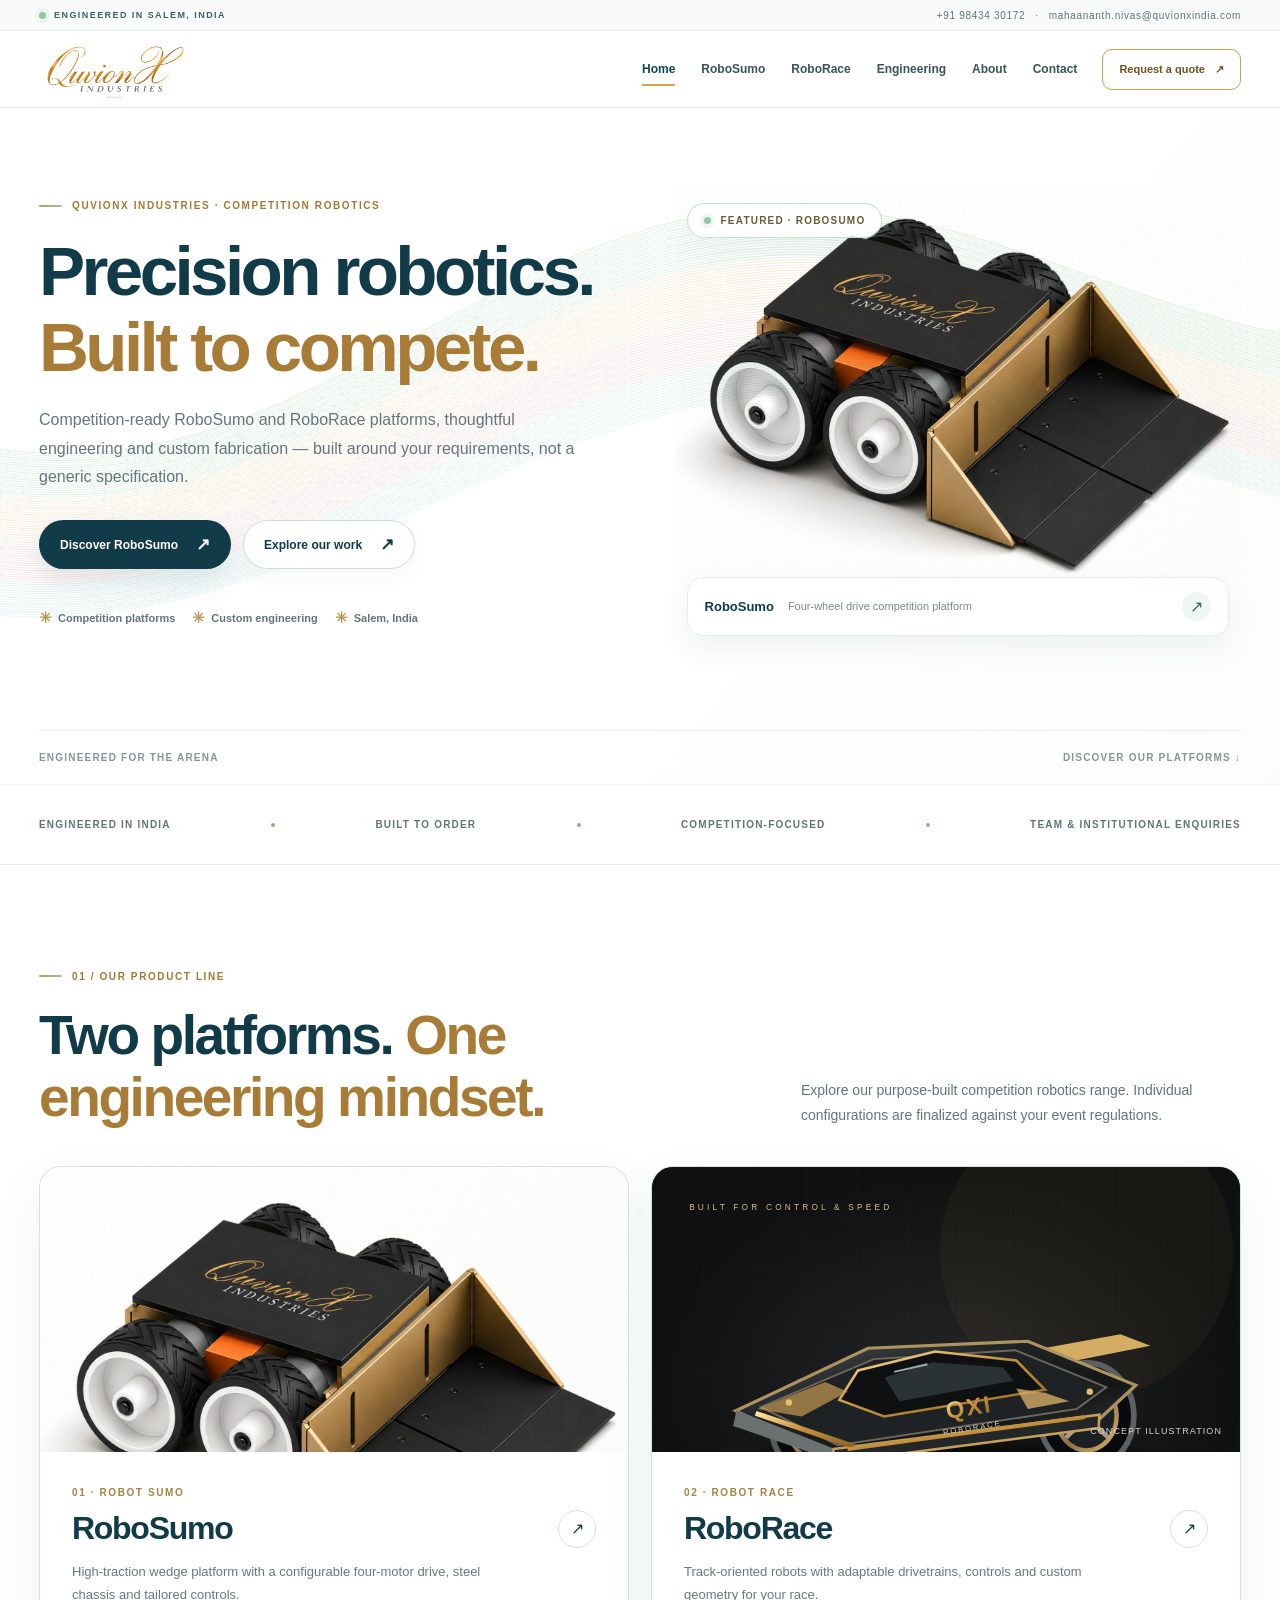
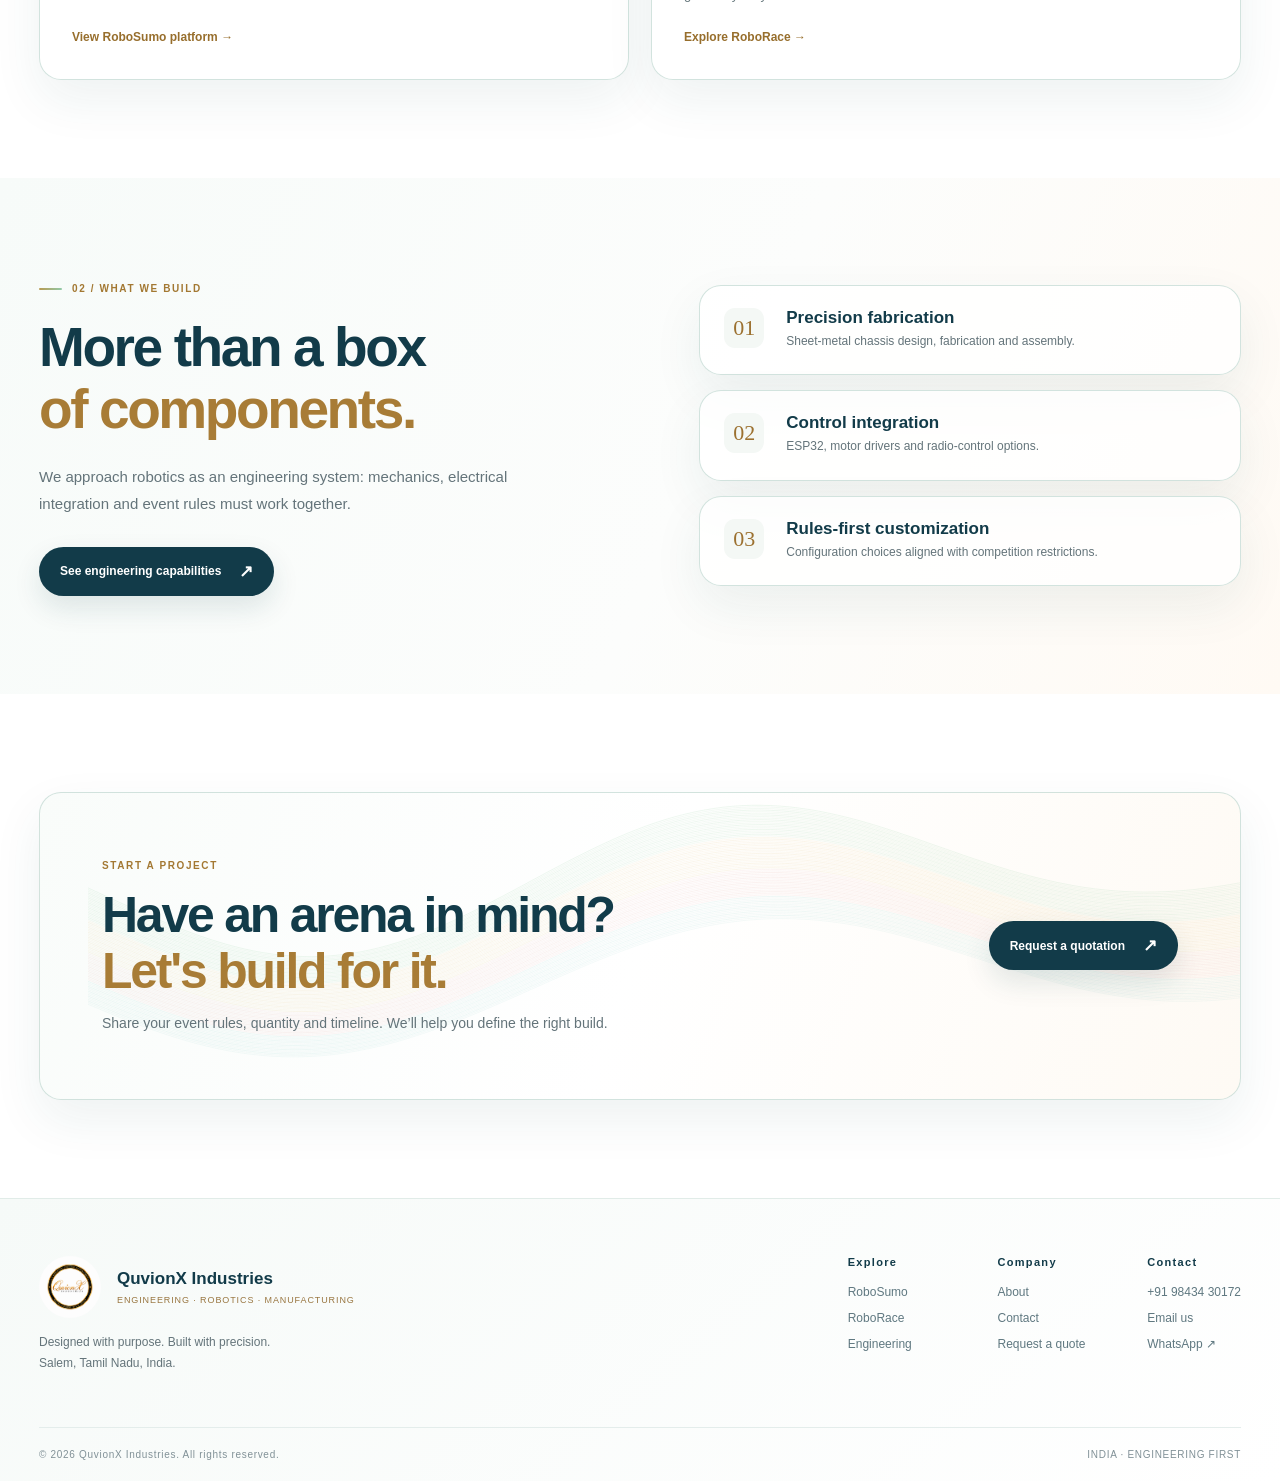
==== commit 3f226b23: "perf: remove all site animations and reduce repaint overhead" ====
--- a/index.html
+++ b/index.html
@@ -1,4 +1,4 @@
-<!doctype html><html lang="en-IN"><head><meta charset="utf-8"><meta name="viewport" content="width=device-width, initial-scale=1"><meta name="theme-color" content="#ffffff"><meta name="description" content="QuvionX Industries in Salem, India: RoboSumo and RoboRace robots, custom chassis, DIY kits and competition-focused engineering."><meta name="robots" content="index, follow"><link rel="canonical" href="https://quvionxindia.com/"><meta property="og:type" content="website"><meta property="og:title" content="QuvionX Industries | Competition Robotics, Designed to Perform"><meta property="og:description" content="QuvionX Industries in Salem, India: RoboSumo and RoboRace robots, custom chassis, DIY kits and competition-focused engineering."><meta property="og:image" content="https://quvionxindia.com/assets/quvionx-official-logo.png"><meta property="og:url" content="https://quvionxindia.com/"><meta name="twitter:card" content="summary"><link rel="icon" href="assets/quvionx-official-logo.png" type="image/png"><link rel="stylesheet" href="styles.css?v=5"><script src="script.js?v=5" defer></script><title>QuvionX Industries | Competition Robotics, Designed to Perform</title></head><body><a class="skip-link" href="#main">Skip to content</a>
+<!doctype html><html lang="en-IN"><head><meta charset="utf-8"><meta name="viewport" content="width=device-width, initial-scale=1"><meta name="theme-color" content="#ffffff"><meta name="description" content="QuvionX Industries in Salem, India: RoboSumo and RoboRace robots, custom chassis, DIY kits and competition-focused engineering."><meta name="robots" content="index, follow"><link rel="canonical" href="https://quvionxindia.com/"><meta property="og:type" content="website"><meta property="og:title" content="QuvionX Industries | Competition Robotics, Designed to Perform"><meta property="og:description" content="QuvionX Industries in Salem, India: RoboSumo and RoboRace robots, custom chassis, DIY kits and competition-focused engineering."><meta property="og:image" content="https://quvionxindia.com/assets/quvionx-official-logo.png"><meta property="og:url" content="https://quvionxindia.com/"><meta name="twitter:card" content="summary"><link rel="icon" href="assets/quvionx-official-logo.png" type="image/png"><link rel="stylesheet" href="styles.css?v=6"><script src="script.js?v=6" defer></script><title>QuvionX Industries | Competition Robotics, Designed to Perform</title></head><body><a class="skip-link" href="#main">Skip to content</a>
 <div class="utility-bar"><div class="wrap utility-inner"><span class="utility-kicker"><span class="tiny-pulse"></span> ENGINEERED IN SALEM, INDIA</span><div class="utility-links"><a href="tel:+919843430172">+91 98434 30172</a><span aria-hidden="true">·</span><a href="mailto:mahaananth.nivas@quvionxindia.com">mahaananth.nivas@quvionxindia.com</a></div></div></div>
 <header class="site-header" id="top"><div class="wrap header-inner">
 <a class="brand" href="index.html" aria-label="QuvionX Industries home"><img class="brand-wordmark" src="assets/quvionx-wordmark.png" alt="QuvionX Industries" width="150" height="62" style="display:block;width:150px;height:62px;max-width:150px;object-fit:contain"></a>
--- a/styles.css
+++ b/styles.css
@@ -2,7 +2,7 @@
    Original system-first layout, with an editable SVG fine-line wave background. */
 :root{--ink:#123b49;--ink-2:#0d3340;--text:#243b43;--muted:#64747a;--gold:#d8a344;--gold-hi:#efbe69;--ivory:#fff;--surface:#fbfdfd;--soft:#f5f9f8;--line:#dde9e7;--mint:#94cfa6;--radius:22px;--max:1216px;--shadow:0 20px 50px rgba(33,78,76,.075)}
 *,*::before,*::after{box-sizing:border-box}
-html{scroll-behavior:smooth;scroll-padding-top:98px}
+html{scroll-padding-top:98px}
 body{margin:0;color:var(--text);font-family:Inter,"Segoe UI",Arial,Helvetica,sans-serif;background:#fff;-webkit-font-smoothing:antialiased;overflow-x:hidden}
 button,input,textarea,select{font:inherit}button{cursor:pointer}a{text-decoration:none;color:inherit}img{max-width:100%}svg{max-width:100%}
 :focus-visible{outline:3px solid #c48d32;outline-offset:4px}
@@ -17,34 +17,27 @@
 .tiny-pulse{display:inline-block;flex:none;width:7px;height:7px;background:#8bcaa5;border-radius:50%;box-shadow:0 0 0 4px rgba(130,202,152,.13)}
 .utility-links{display:flex;align-items:center;gap:10px;white-space:nowrap}
 .utility-links a:hover{color:#bd8c39}
-.site-header{position:sticky;top:0;z-index:90;background:rgba(255,255,255,.92);border-bottom:1px solid rgba(219,232,227,.88);backdrop-filter:blur(18px);-webkit-backdrop-filter:blur(18px);transition:box-shadow .2s}
+.site-header{position:sticky;top:0;z-index:90;background:#fff;border-bottom:1px solid rgba(219,232,227,.88);}
 .site-header.is-scrolled{box-shadow:0 12px 30px rgba(26,63,65,.06)}
 .header-inner{height:76px;display:flex;align-items:center;gap:25px}
 .brand{display:flex;align-items:center;justify-content:flex-start;flex:0 0 155px;max-width:155px;width:155px;height:65px;overflow:hidden;isolation:isolate}
 .brand .brand-wordmark{display:block;position:static!important;width:150px!important;height:62px!important;max-width:150px!important;max-height:62px!important;min-width:0!important;object-fit:contain!important;object-position:left center!important;flex:none!important}
 .site-nav{display:flex;align-items:center;gap:26px;margin-left:auto}
-.site-nav a{position:relative;font-size:12px;font-weight:700;color:#38535a;white-space:nowrap;transition:color .18s}
-.site-nav a::after{content:"";position:absolute;left:0;right:100%;bottom:-10px;height:2px;background:var(--gold);transition:right .2s}
+.site-nav a{position:relative;font-size:12px;font-weight:700;color:#38535a;white-space:nowrap;}
+.site-nav a::after{content:"";position:absolute;left:0;right:100%;bottom:-10px;height:2px;background:var(--gold);}
 .site-nav a:hover,.site-nav a[aria-current=page]{color:#0d4554}
 .site-nav a:hover::after,.site-nav a[aria-current=page]::after{right:0}
-.header-cta{font-size:11px;font-weight:800;border:1px solid #c7a05a;color:#73511b;padding:13px 16px;border-radius:10px;white-space:nowrap;transition:background .2s,transform .2s}
-.header-cta:hover{background:#fff6e4;transform:translateY(-2px)}.header-cta span{margin-left:7px}
+.header-cta{font-size:11px;font-weight:800;border:1px solid #c7a05a;color:#73511b;padding:13px 16px;border-radius:10px;white-space:nowrap;}
+.header-cta:hover{background:#fff6e4;}.header-cta span{margin-left:7px}
 .menu-toggle{display:none;width:42px;height:42px;border-radius:10px;padding:12px 9px;border:1px solid #cfdedb;background:#fff;flex-direction:column;justify-content:space-between;align-items:center}
 .menu-toggle span{width:22px;height:2px;border-radius:3px;background:var(--ink)}
 
 /* Wavy linear artwork — matches the white/mint/champagne composition in reference screenshot. */
 .hero,.page-lead,.product-detail-hero,.closing-card{position:relative;isolation:isolate;overflow:hidden}
-.wave-surface{position:absolute;z-index:-1;pointer-events:none;left:-8%;right:-8%;top:0;height:100%;background:url('assets/flow-waves.svg') center 44%/auto 78% no-repeat;opacity:.82;animation:slow-drift 22s ease-in-out infinite alternate}
-.ambient{position:absolute;z-index:-1;pointer-events:none;width:430px;height:430px;filter:blur(80px);opacity:.23;border-radius:50%;animation:ambient-drift 16s ease-in-out infinite alternate}
-.ambient-a{background:#a8e5bf;top:-220px;left:-100px}.ambient-b{background:#f5d4b5;bottom:-230px;right:-95px;animation-delay:-7s}
-@keyframes slow-drift{from{transform:translate3d(-1.1%,0,0)}to{transform:translate3d(1.1%,-1%,0)}}
-@keyframes ambient-drift{from{transform:translate(0,0)}to{transform:translate(35px,19px)}}
-@keyframes float-robot{0%,100%{transform:translateY(0)}50%{transform:translateY(-8px)}}
-@keyframes shimmer{0%{background-position:200% 0}100%{background-position:-200% 0}}
-@keyframes pulse-glow{0%,100%{box-shadow:0 0 0 4px rgba(130,202,152,.13)}50%{box-shadow:0 0 0 8px rgba(130,202,152,.08)}}
-.tiny-pulse{animation:pulse-glow 3.4s ease-in-out infinite}
-html.has-js .reveal{opacity:0;transform:translateY(22px);transition:opacity .7s ease,transform .75s cubic-bezier(.2,.75,.15,1)}
-html.has-js .reveal.is-visible{opacity:1;transform:translateY(0)}
+.wave-surface{position:absolute;z-index:-1;pointer-events:none;left:-8%;right:-8%;top:0;height:100%;background:url('assets/flow-waves.svg') center 44%/auto 78% no-repeat;opacity:.82;}
+.ambient{display:none}
+.ambient-a{background:#a8e5bf;top:-220px;left:-100px}.ambient-b{background:#f5d4b5;bottom:-230px;right:-95px;}
+.tiny-pulse{}
 
 /* Type and shared components */
 h1,h2,h3,p{overflow-wrap:break-word}
@@ -55,17 +48,15 @@
 p{line-height:1.8}
 .eyebrow{display:inline-flex;align-items:center;gap:10px;color:#a37832;font-weight:800;font-size:10px;letter-spacing:.16em;text-transform:uppercase}
 .eyebrow-mark{width:23px;height:2px;border-radius:1px;background:linear-gradient(90deg,#b89a52,#91caa8)}
-.btn{display:inline-flex;align-items:center;justify-content:center;gap:18px;padding:15px 20px;font-size:12px;font-weight:800;white-space:nowrap;border-radius:100px;border:1px solid transparent;position:relative;overflow:hidden;transition:transform .22s,box-shadow .22s,background .22s}
+.btn{display:inline-flex;align-items:center;justify-content:center;gap:18px;padding:15px 20px;font-size:12px;font-weight:800;white-space:nowrap;border-radius:100px;border:1px solid transparent;position:relative;overflow:hidden;}
 .btn>span{font-size:17px;line-height:1}
-.btn::before{content:"";position:absolute;inset:-50%;background:linear-gradient(105deg,transparent 43%,rgba(255,255,255,.25) 49%,transparent 55%);transform:translateX(-150%);transition:transform .65s ease;pointer-events:none}
-.btn:hover::before{transform:translateX(150%)}
-.btn:hover{transform:translateY(-2px)}
+.btn:hover{}
 .btn-primary{background:var(--ink);color:#fff;box-shadow:0 12px 28px rgba(13,65,77,.12)}
 .btn-primary:hover{background:#1f5865;box-shadow:0 18px 36px rgba(13,65,77,.17)}
 .btn-secondary{background:rgba(255,255,255,.83);color:var(--ink);border-color:#cadcd7;box-shadow:0 8px 18px rgba(20,82,73,.04)}
 .btn-secondary:hover{border-color:#b7c7bd;background:white}
 .actions{display:flex;gap:12px;flex-wrap:wrap;margin-top:28px}
-.glass-card{background:rgba(255,255,255,.78);border:1px solid rgba(199,221,214,.8);box-shadow:var(--shadow);backdrop-filter:blur(15px);-webkit-backdrop-filter:blur(15px);border-radius:var(--radius)}
+.glass-card{background:rgba(255,255,255,.78);border:1px solid rgba(199,221,214,.8);box-shadow:var(--shadow);border-radius:var(--radius)}
 .section{padding:98px 0}.alt-section{background:linear-gradient(115deg,#f7fbf9,#fcfdfc 55%,#fffaf4)}
 .section-heading{display:flex;justify-content:space-between;align-items:end;gap:42px;margin:22px 0 38px}
 .section-heading h2{max-width:740px;margin:0}.section-heading p{max-width:440px;color:var(--muted);font-size:14px;margin:0}
@@ -78,9 +69,9 @@
 .hero-proof{display:flex;flex-wrap:wrap;gap:17px;margin-top:40px}
 .hero-proof span{display:flex;align-items:center;gap:6px;font-size:11px;color:#64737a;font-weight:650}.hero-proof .check{font-size:15px;color:#b99a5b}
 .hero-visual{position:relative;min-height:410px;display:flex;align-items:center;justify-content:center}
-.hero-visual>img{width:100%;height:auto;aspect-ratio:1600/1117;object-fit:contain;mix-blend-mode:multiply;animation:float-robot 7.5s ease-in-out infinite}
-.floating-tag{position:absolute;z-index:2;left:12px;top:19px;display:inline-flex;align-items:center;gap:10px;padding:11px 16px;border:1px solid rgba(184,214,200,.75);background:rgba(255,255,255,.83);border-radius:50px;box-shadow:0 12px 25px rgba(34,86,75,.05);font-size:10px;letter-spacing:.12em;font-weight:800;color:#6c5a36;backdrop-filter:blur(10px)}
-.visual-caption{display:flex;gap:14px;align-items:center;position:absolute;bottom:8px;left:12px;right:12px;background:rgba(255,255,255,.82);padding:14px 17px;border-radius:16px;border:1px solid #e5eee9;box-shadow:0 12px 30px rgba(19,85,70,.07);backdrop-filter:blur(9px)}
+.hero-visual>img{width:100%;height:auto;aspect-ratio:1600/1117;object-fit:contain;mix-blend-mode:multiply;}
+.floating-tag{position:absolute;z-index:2;left:12px;top:19px;display:inline-flex;align-items:center;gap:10px;padding:11px 16px;border:1px solid rgba(184,214,200,.75);background:rgba(255,255,255,.83);border-radius:50px;box-shadow:0 12px 25px rgba(34,86,75,.05);font-size:10px;letter-spacing:.12em;font-weight:800;color:#6c5a36;}
+.visual-caption{display:flex;gap:14px;align-items:center;position:absolute;bottom:8px;left:12px;right:12px;background:rgba(255,255,255,.82);padding:14px 17px;border-radius:16px;border:1px solid #e5eee9;box-shadow:0 12px 30px rgba(19,85,70,.07);}
 .visual-caption strong{color:var(--ink);font-size:13px}.visual-caption span{color:#7f888b;font-size:11px;flex:1}.visual-caption a{width:29px;height:29px;display:grid;place-items:center;background:#eef8f3;color:#31695d;border-radius:50%}
 .hero-bottom{display:flex;justify-content:space-between;gap:20px;border-top:1px solid #e8eeeb;padding:21px 0;color:#889498;font-size:10px;font-weight:750;letter-spacing:.12em}
 .trustline{border-top:1px solid #eef3f0;border-bottom:1px solid #e9f0eb;background:rgba(255,255,255,.9)}
@@ -88,16 +79,16 @@
 .trustline-inner span{font-size:10px;color:#60747a;font-weight:850;letter-spacing:.12em;text-align:center}
 .trustline-inner i{width:4px;height:4px;background:#bba16e;border-radius:50%}
 .product-tiles{display:grid;grid-template-columns:repeat(2,minmax(0,1fr));gap:22px}
-.product-tile{overflow:hidden;display:block;transition:transform .28s,box-shadow .28s}
-.product-tile:hover{transform:translateY(-5px);box-shadow:0 27px 56px rgba(33,78,76,.13)}
+.product-tile{overflow:hidden;display:block;}
+.product-tile:hover{box-shadow:0 27px 56px rgba(33,78,76,.13)}
 .tile-media{height:285px;position:relative;display:grid;place-items:center;overflow:hidden}
-.tile-media img{height:100%;width:100%;object-fit:contain;transition:transform .6s cubic-bezier(.2,.8,.2,1)}
-.product-tile:hover .tile-media img{transform:scale(1.045)}
+.tile-media img{height:100%;width:100%;object-fit:contain;}
+.product-tile:hover .tile-media img{}
 .white-media{background:linear-gradient(140deg,#fff,#fcfcfa)}.white-media img{mix-blend-mode:multiply}
 .race-media{background:#19282d}.race-media small{position:absolute;bottom:16px;right:18px;font-size:9px;letter-spacing:.12em;text-transform:uppercase;color:#d2d5cf}
 .tile-copy{padding:30px 32px 34px}.micro{font-size:10px;font-weight:800;letter-spacing:.16em;color:#a68243}
 .tile-title{display:flex;align-items:center;justify-content:space-between;gap:15px;margin-top:10px}
-.tile-title h3{font-size:32px;letter-spacing:-.04em;margin:0}.round-arrow{width:38px;height:38px;display:grid;place-items:center;border:1px solid #d5e2dc;border-radius:50%;color:var(--ink);transition:background .25s}
+.tile-title h3{font-size:32px;letter-spacing:-.04em;margin:0}.round-arrow{width:38px;height:38px;display:grid;place-items:center;border:1px solid #d5e2dc;border-radius:50%;color:var(--ink);}
 .product-tile:hover .round-arrow{background:#eaf5ee}.tile-copy p{margin:12px 0 20px;font-size:13px;color:#68797e;max-width:455px}
 .tile-link{font-size:12px;color:#976e2c;font-weight:850}
 .split-section{display:grid;grid-template-columns:1fr .95fr;gap:90px;align-items:center}
@@ -126,7 +117,7 @@
 .product-left h2 em{color:#ac7c37}
 .product-left p{font-size:14px;line-height:1.83;color:#465e66;margin:0 0 20px;max-width:400px}
 .product-left .btn{font-size:11px}
-.product-middle img{display:block;width:100%;height:auto;mix-blend-mode:multiply;animation:float-robot 8s ease-in-out infinite;filter:drop-shadow(0 20px 22px rgba(34,44,38,.06))}
+.product-middle img{display:block;width:100%;height:auto;mix-blend-mode:multiply;filter:drop-shadow(0 20px 22px rgba(34,44,38,.06))}
 .photo-label{display:block;text-align:center;font-size:9px;letter-spacing:.15em;font-weight:800;color:#9a9a8f}
 .product-right{padding-left:12px}
 .product-right>p{font-size:14px;font-weight:650;color:#245260;line-height:1.85;max-width:305px}
@@ -141,8 +132,8 @@
 .narrow-wrap{max-width:1000px}
 .spec-table{padding:7px 30px}.spec-table>div{display:grid;grid-template-columns:.9fr 1.6fr;gap:25px;align-items:start;padding:19px 0;border-bottom:1px solid #e9efec}.spec-table>div:last-child{border-bottom:0}.spec-table span{font-size:12px;color:#697b7e;font-weight:700}.spec-table strong{font-size:13px;color:#234650;font-weight:750}
 .three-grid{display:grid;grid-template-columns:repeat(3,minmax(0,1fr));gap:18px}
-.info-card{min-height:210px;padding:30px 28px;transition:transform .25s,box-shadow .25s}
-.info-card:hover{transform:translateY(-4px);box-shadow:0 25px 55px rgba(33,78,76,.11)}
+.info-card{min-height:210px;padding:30px 28px;}
+.info-card:hover{box-shadow:0 25px 55px rgba(33,78,76,.11)}
 .info-idx{font-size:10px;color:#a28247;letter-spacing:.12em;font-weight:850}
 .info-card h3{font-size:20px;letter-spacing:-.025em;margin:32px 0 9px}.info-card p{font-size:13px;color:var(--muted);margin:0}
 .race-hero .detail-split{min-height:470px;padding:25px 0 70px}
@@ -174,15 +165,15 @@
 .form-heading p{color:var(--muted);font-size:13px;margin:0 0 28px}
 .quote-form label{display:flex;flex-direction:column;gap:9px;font-size:11px;font-weight:800;color:#43616a;margin-bottom:18px}
 .form-row{display:grid;grid-template-columns:repeat(2,minmax(0,1fr));gap:17px}
-.quote-form select,.quote-form input,.quote-form textarea{background:rgba(250,253,251,.88);border:1px solid #d5e4df;border-radius:12px;outline:none;padding:14px 13px;min-width:0;width:100%;font-size:13px;color:#1e444c;transition:border-color .2s,box-shadow .2s}
+.quote-form select,.quote-form input,.quote-form textarea{background:rgba(250,253,251,.88);border:1px solid #d5e4df;border-radius:12px;outline:none;padding:14px 13px;min-width:0;width:100%;font-size:13px;color:#1e444c;}
 .quote-form select:focus,.quote-form input:focus,.quote-form textarea:focus{border-color:#b39354;box-shadow:0 0 0 3px rgba(224,182,99,.15)}
 .quote-form input::placeholder,.quote-form textarea::placeholder{color:#899a9d}
 .quote-form textarea{resize:vertical;min-height:124px}
 .form-actions{display:flex;flex-wrap:wrap;gap:10px}.form-actions .btn{font-size:11px}
 .form-status{color:#77898d;font-size:11px;margin:18px 0 0}
 .contact-aside{padding:32px 0}.contact-aside h2{font-size:clamp(32px,3.5vw,48px);margin:13px 0}.contact-aside>p{font-size:14px;color:var(--muted);margin:0 0 27px}
-.contact-method{display:flex;align-items:center;gap:16px;padding:20px;margin-bottom:12px;transition:transform .2s,border-color .2s}
-.contact-method:hover{transform:translateX(3px);border-color:#c9b38d}
+.contact-method{display:flex;align-items:center;gap:16px;padding:20px;margin-bottom:12px;}
+.contact-method:hover{border-color:#c9b38d}
 .contact-symbol{flex:none;width:40px;height:40px;display:grid;place-items:center;border-radius:50%;background:#f5faf7;color:#7d6536;font-size:19px}
 .contact-method span:last-child{min-width:0}.contact-method small{font-size:9px;letter-spacing:.1em;color:#9d8046;font-weight:850;display:block;margin-bottom:5px}.contact-method strong{color:#234e57;font-size:13px;display:block;overflow-wrap:anywhere}
 .where{display:flex;flex-direction:column;gap:6px;margin-top:24px}.where small{font-size:10px;color:#a1824b;font-weight:800;letter-spacing:.12em}.where strong{color:#45666c;font-size:13px}
@@ -194,18 +185,21 @@
 .footer-logo span{display:flex;flex-direction:column;gap:6px}.footer-logo strong{font-size:17px;color:var(--ink)}.footer-logo small{font-size:9px;color:#997640;letter-spacing:.1em}
 .footer-main p{font-size:12px;color:var(--muted);margin:14px 0 0;line-height:1.8}
 .footer-cols{display:grid;grid-template-columns:repeat(3,minmax(0,1fr));gap:56px}
-.footer-cols>div{display:flex;flex-direction:column;gap:12px}.footer-cols h3{font-size:11px;letter-spacing:.12em;text-transform:uppercase;color:#9f7b3e;margin:0 0 5px}.footer-cols a{font-size:12px;color:#5f7880;white-space:nowrap}.footer-cols a:hover{color:#ac7b32}
+.footer-cols>div{display:flex;flex-direction:column;gap:12px}.footer-cols h3{font-size:11px;letter-spacing:.12em;text-color:#9f7b3e;margin:0 0 5px}.footer-cols a{font-size:12px;color:#5f7880;white-space:nowrap}.footer-cols a:hover{color:#ac7b32}
 .footer-end{border-top:1px solid #e4edeb;padding:21px 0;display:flex;align-items:center;justify-content:space-between;gap:18px;color:#819197;font-size:10px;letter-spacing:.07em}
 
 /* Laptop / tablet */
 @media(max-width:1150px){.wrap{width:min(calc(100% - 54px),var(--max))}.header-inner{gap:17px}.site-nav{gap:16px}.site-nav a{font-size:11px}.home-hero-grid{gap:16px}.old-style-grid{grid-template-columns:1fr 1fr .82fr}.product-left p,.product-right>p{font-size:13px}.split-section{gap:55px}.footer-cols{gap:30px}}
-@media(max-width:940px){.header-inner{height:68px}.brand{height:61px}.menu-toggle{display:flex;order:3;margin-left:auto}.header-cta{margin-left:auto;order:2}.site-nav{display:none;position:absolute;top:68px;left:0;right:0;flex-direction:column;align-items:stretch;gap:0;background:rgba(255,255,255,.98);backdrop-filter:blur(20px);padding:13px 27px 22px;border-bottom:1px solid #deebe4;box-shadow:0 24px 30px rgba(24,64,62,.1)}.site-nav.is-open{display:flex}.site-nav a{padding:13px 5px;font-size:14px;border-bottom:1px solid #eff2ef}.site-nav a::after{display:none}.site-nav a[aria-current=page]{color:#a3752e}.home-hero-grid{grid-template-columns:1fr;gap:18px;padding-top:60px;padding-bottom:42px}.hero-copy{max-width:750px}.hero-visual{min-height:340px;max-width:710px;width:100%;margin:auto}.hero-visual>img{max-height:440px}.hero-bottom{display:none}.section-heading{display:block}.section-heading p{margin-top:18px;max-width:710px}.old-style-grid{grid-template-columns:1fr 1.1fr;gap:25px}.product-right{grid-column:1/-1;display:flex;gap:40px;align-items:center;padding:0}.product-right>p{max-width:560px}.side-specs{margin:0}.metric-strip{margin-top:34px}.three-grid{grid-template-columns:repeat(2,minmax(0,1fr))}.four-grid{grid-template-columns:repeat(2,minmax(0,1fr))}.about-columns{gap:35px}.contact-grid{grid-template-columns:1fr}.contact-aside{padding:10px 0}.footer-main{flex-direction:column;gap:34px}}
+@media(max-width:940px){.header-inner{height:68px}.brand{height:61px}.menu-toggle{display:flex;order:3;margin-left:auto}.header-cta{margin-left:auto;order:2}.site-nav{display:none;position:absolute;top:68px;left:0;right:0;flex-direction:column;align-items:stretch;gap:0;background:rgba(255,255,255,.98);padding:13px 27px 22px;border-bottom:1px solid #deebe4;box-shadow:0 24px 30px rgba(24,64,62,.1)}.site-nav.is-open{display:flex}.site-nav a{padding:13px 5px;font-size:14px;border-bottom:1px solid #eff2ef}.site-nav a::after{display:none}.site-nav a[aria-current=page]{color:#a3752e}.home-hero-grid{grid-template-columns:1fr;gap:18px;padding-top:60px;padding-bottom:42px}.hero-copy{max-width:750px}.hero-visual{min-height:340px;max-width:710px;width:100%;margin:auto}.hero-visual>img{max-height:440px}.hero-bottom{display:none}.section-heading{display:block}.section-heading p{margin-top:18px;max-width:710px}.old-style-grid{grid-template-columns:1fr 1.1fr;gap:25px}.product-right{grid-column:1/-1;display:flex;gap:40px;align-items:center;padding:0}.product-right>p{max-width:560px}.side-specs{margin:0}.metric-strip{margin-top:34px}.three-grid{grid-template-columns:repeat(2,minmax(0,1fr))}.four-grid{grid-template-columns:repeat(2,minmax(0,1fr))}.about-columns{gap:35px}.contact-grid{grid-template-columns:1fr}.contact-aside{padding:10px 0}.footer-main{flex-direction:column;gap:34px}}
 /* Phones — logo width fixed independently of any legacy stylesheet or intrinsic PNG width. */
 @media(max-width:700px){.wrap{width:min(calc(100% - 36px),var(--max))}.utility-inner{min-height:28px;justify-content:center}.utility-links{display:none}.utility-kicker{font-size:8px}.header-inner{height:62px;gap:10px}.brand{flex-basis:128px;width:128px;max-width:128px;height:52px}.brand .brand-wordmark{width:124px!important;max-width:124px!important;height:50px!important;max-height:50px!important}.site-nav{top:62px;padding-inline:18px}.header-cta{display:none}.menu-toggle{margin-left:auto}.home-hero-grid{min-height:0;padding-top:48px;padding-bottom:45px}.hero-copy h1{font-size:clamp(41px,10vw,61px);letter-spacing:-.045em}.hero-copy p{font-size:14px}.hero-proof{margin-top:24px;gap:9px 14px}.hero-proof span{font-size:10px}.actions{flex-direction:column}.actions .btn{width:100%;justify-content:space-between}.hero-visual{min-height:235px}.floating-tag{font-size:8px;top:3px;left:3px;padding:8px 11px}.visual-caption{bottom:0;left:2px;right:2px;padding:11px 12px}.visual-caption span{font-size:10px}.trustline-inner{flex-wrap:wrap;min-height:0;justify-content:center;gap:10px;padding:17px 0}.trustline-inner i{display:none}.trustline-inner span{font-size:9px;width:45%}.section{padding:67px 0}.section-heading{margin-bottom:25px}.section-heading h2,.split-section h2,.about-narrative h2{font-size:clamp(34px,9vw,49px)}.section-heading p{font-size:13px}.product-tiles,.split-section,.three-grid,.four-grid,.about-columns,.contact-grid{grid-template-columns:1fr}.tile-media{height:230px}.tile-copy{padding:23px}.tile-title h3{font-size:27px}.split-section{gap:28px}.compact-feature{padding:20px}.closing-card{padding:32px 23px;min-height:0;flex-direction:column;align-items:flex-start}.closing-card h2{font-size:36px}.closing-card .btn{width:100%;justify-content:space-between}.product-page-inner{padding-bottom:36px}.breadcrumbs{padding:16px 0 27px}.product-top-title h1{font-size:clamp(45px,12vw,70px)}.old-style-grid{grid-template-columns:1fr;gap:17px}.product-left{order:0}.product-middle{order:1}.product-right{order:2;display:block}.product-left h2{font-size:30px}.product-left p,.product-right>p{font-size:13px}.product-middle img{max-height:315px}.product-right .side-specs{margin-top:13px}.metric-strip{grid-template-columns:repeat(2,minmax(0,1fr));gap:26px 15px;padding-top:25px}.metric-strip strong{font-size:35px}.metric-strip span{font-size:11px}.spec-table{padding:5px 17px}.spec-table>div{grid-template-columns:1fr;gap:6px;padding:15px 0}.info-card{min-height:0;padding:24px}.info-card h3{margin-top:18px}.race-hero .detail-split{min-height:0;padding:10px 0 55px}.detail-split{grid-template-columns:1fr;gap:25px}.detail-split h1{font-size:48px}.race-feature{min-height:240px}.page-lead{min-height:0}.page-lead-copy{padding:58px 0 65px}.page-lead h1{font-size:clamp(42px,10vw,60px)}.page-lead p{font-size:14px}.about-portrait{min-height:290px}.about-portrait img{width:172px}.quote-panel{padding:26px 20px}.form-row{grid-template-columns:1fr;gap:0}.form-actions{flex-direction:column}.form-actions .btn{width:100%;justify-content:space-between}.footer-main{padding:43px 0 30px}.footer-cols{grid-template-columns:repeat(2,minmax(0,1fr));gap:30px}.footer-cols>div:last-child{grid-column:1/-1}.footer-cols a{white-space:normal}.footer-end{flex-direction:column;align-items:flex-start}}
 @media(max-width:390px){.brand{flex-basis:114px;max-width:114px;width:114px}.brand .brand-wordmark{width:108px!important;max-width:108px!important;height:45px!important;max-height:45px!important}.hero-copy h1{font-size:39px}.visual-caption span{display:none}.metric-strip strong{font-size:31px}.contact-method strong.email-break{font-size:11px}.footer-logo strong{font-size:15px}}
-@media(prefers-reduced-motion:reduce){html{scroll-behavior:auto}*,*::before,*::after{animation:none!important;transition:none!important}html.has-js .reveal{opacity:1;transform:none}}
 /* Keep the complete robot visible: caption follows the image rather than covering it. */
 .hero-visual{flex-direction:column}
 .hero-visual>img{display:block;flex:none}
 .visual-caption{position:relative;left:auto;right:auto;bottom:auto;width:calc(100% - 24px);margin:-3px auto 0;z-index:2}
 @media(max-width:700px){.visual-caption{width:calc(100% - 8px);margin:0 auto}.hero-visual{min-height:0}}
+
+/* QuvionX static-performance mode: no motion or smooth scrolling. */
+html{scroll-behavior:auto}
+*,*::before,*::after{animation:none!important;transition:none!important}
